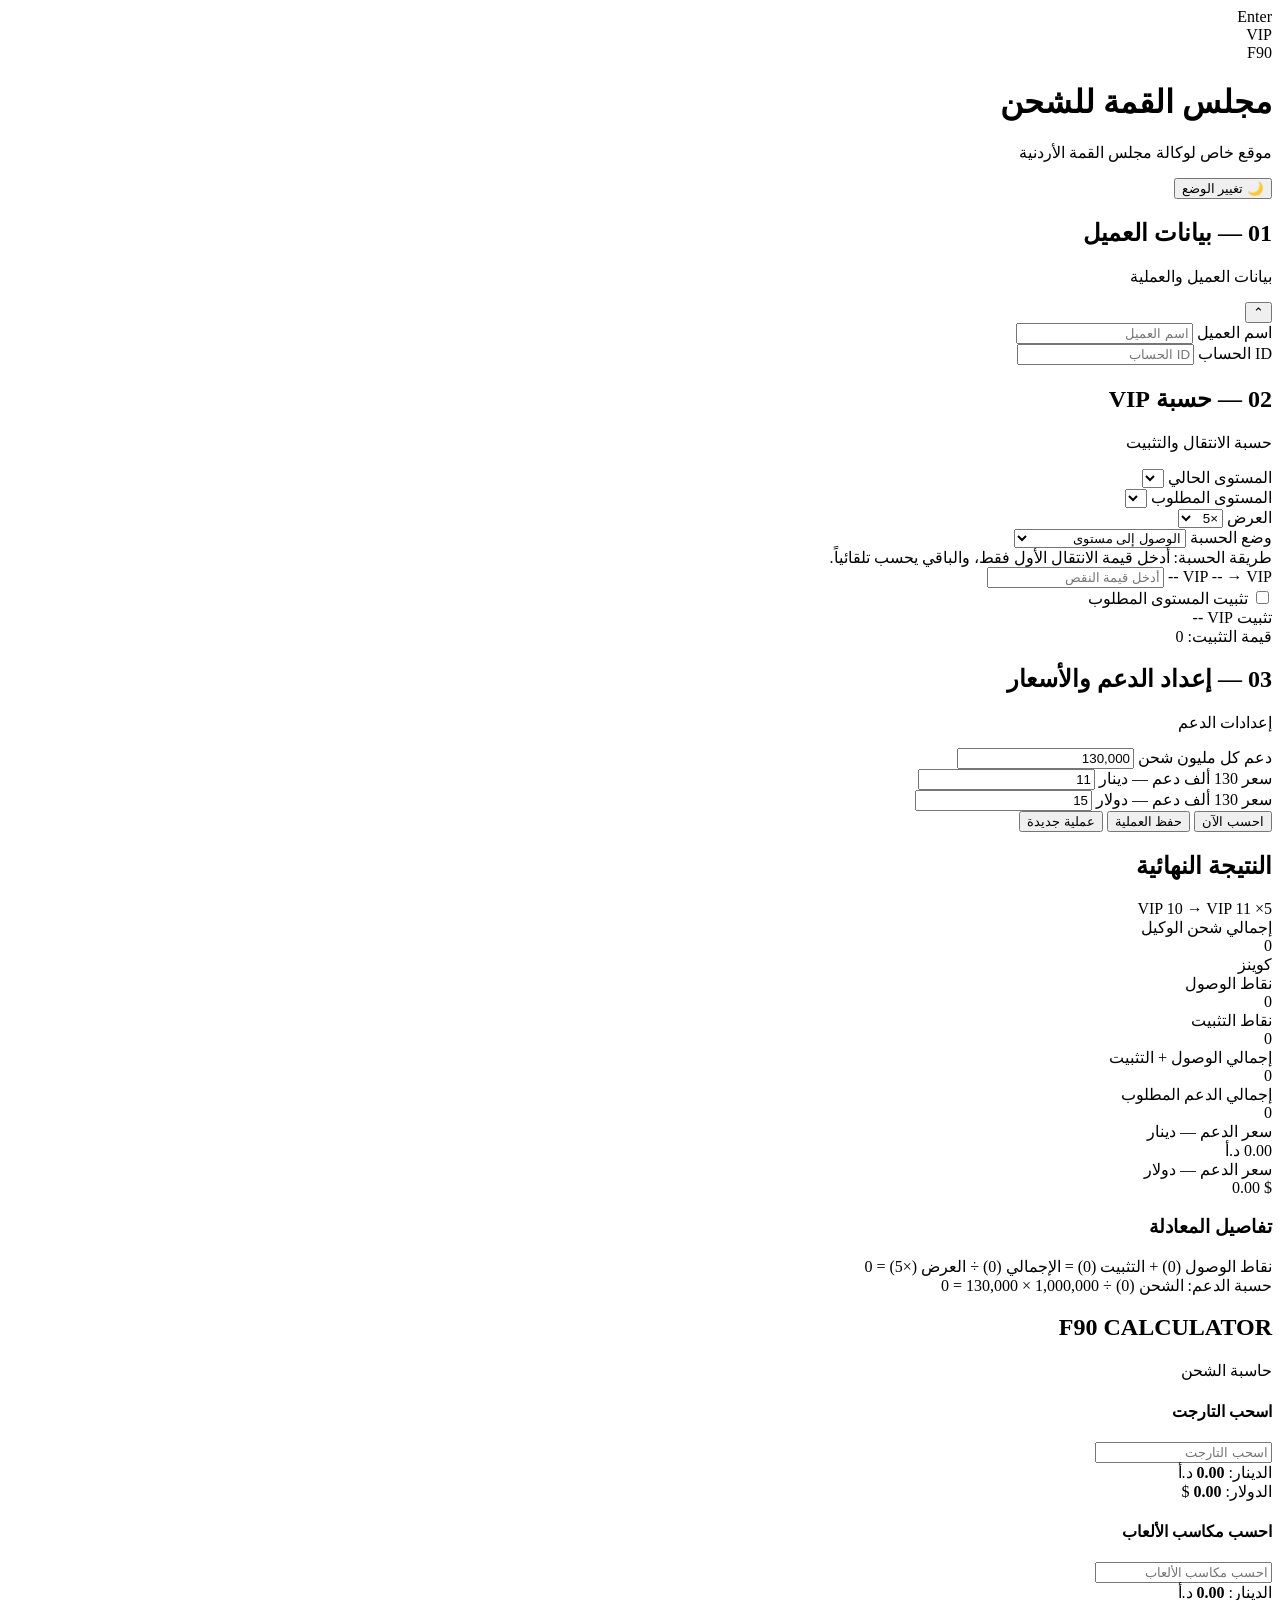
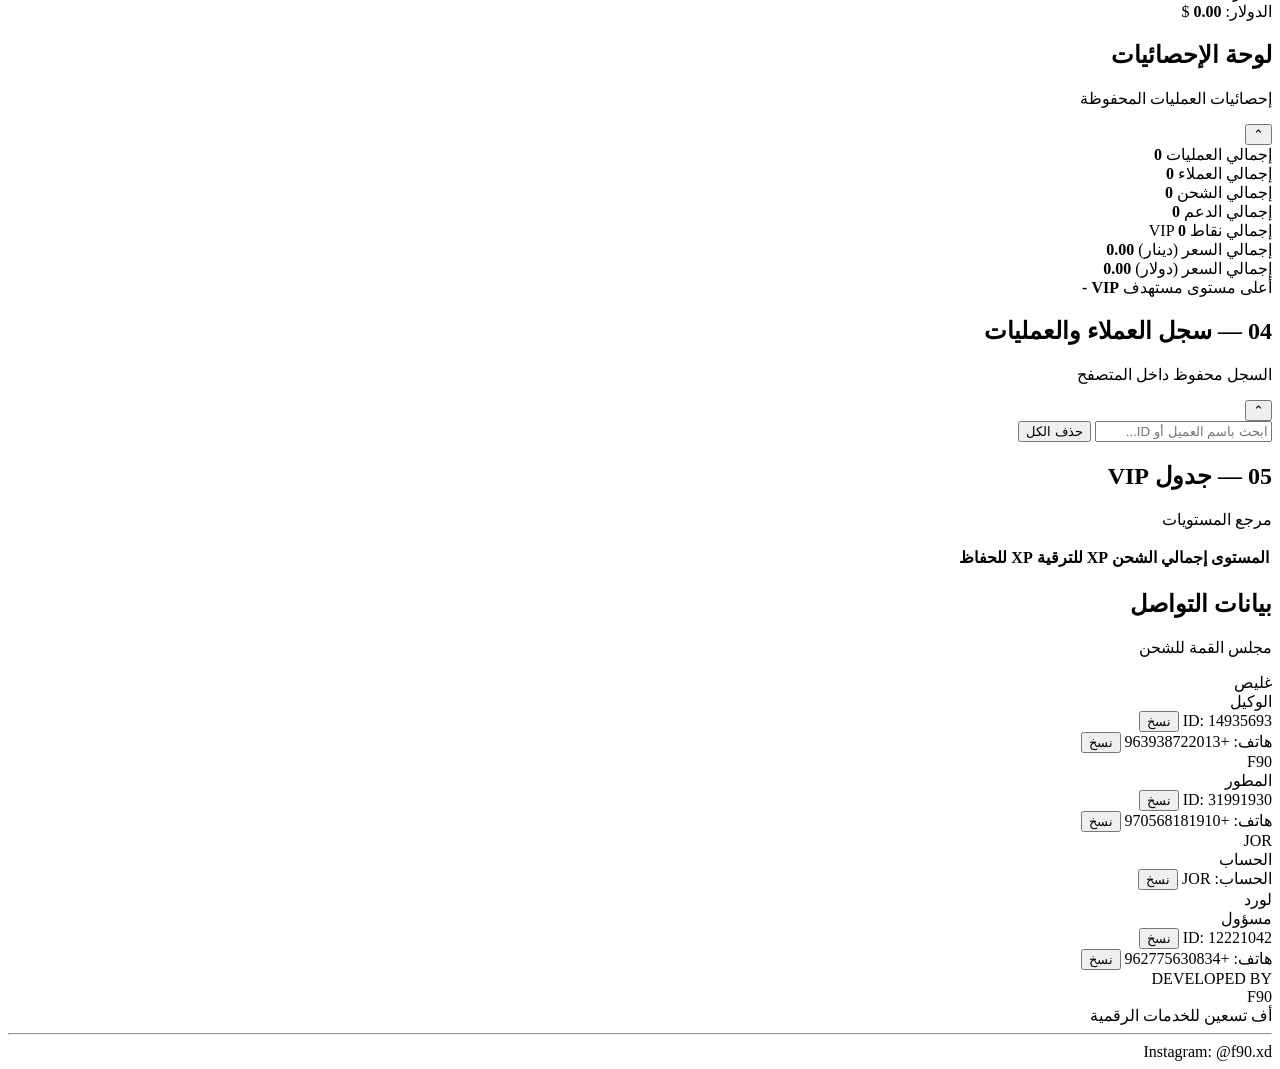
==== index.html @ 6a97f7cd "Create index.html" ====
Enter<!DOCTYPE html>
<html lang="ar" dir="rtl">
<head>
    <meta charset="UTF-8">
    <meta name="viewport" content="width=device-width, initial-scale=1.0">
    <title>مجلس القمة للشحن | F90</title>
    <link rel="stylesheet" href="style.css">
    <link rel="preconnect" href="https://fonts.googleapis.com">
    <link rel="preconnect" href="https://fonts.gstatic.com" crossorigin>
    <link href="https://fonts.googleapis.com/css2?family=Cairo:wght@400;600;700;800;900&display=swap" rel="stylesheet">
</head>
<body>

    <div class="container">
        <!-- Header Section -->
        <header class="main-header">
            <div class="badge-vip">VIP</div>
            <div class="developer-tag">F90</div>
            <h1 class="main-title">مجلس القمة للشحن</h1>
            <p class="sub-title">موقع خاص لوكالة مجلس القمة الأردنية</p>
            <button id="themeToggle" class="btn-theme" type="button">
                <span class="theme-icon">🌙</span>
                <span class="theme-text">تغيير الوضع</span>
            </button>
        </header>

        <!-- Section 01: Client Data -->
        <section class="card collapsible-section" id="sec-client">
            <div class="section-header">
                <div>
                    <h2 class="section-title">01 — بيانات العميل</h2>
                    <p class="section-desc">بيانات العميل والعملية</p>
                </div>
                <button class="toggle-btn" type="button" data-target="clientBody">⌃</button>
            </div>
            <div class="section-body" id="clientBody">
                <div class="grid-2">
                    <div class="form-group">
                        <label for="clientName">اسم العميل</label>
                        <input type="text" id="clientName" placeholder="اسم العميل">
                    </div>
                    <div class="form-group">
                        <label for="clientId">ID الحساب</label>
                        <input type="text" id="clientId" placeholder="ID الحساب">
                    </div>
                </div>
                <div id="clientStatus" class="status-message hidden"></div>
            </div>
        </section>

        <!-- Section 02: VIP Calculation -->
        <section class="card" id="sec-vip">
            <h2 class="section-title">02 — حسبة VIP</h2>
            <p class="section-desc">حسبة الانتقال والتثبيت</p>
            
            <div class="grid-3">
                <div class="form-group">
                    <label for="currentVip">المستوى الحالي</label>
                    <select id="currentVip"></select>
                </div>
                <div class="form-group">
                    <label for="targetVip">المستوى المطلوب</label>
                    <select id="targetVip"></select>
                </div>
                <div class="form-group">
                    <label for="multiplier">العرض</label>
                    <select id="multiplier">
                        <option value="1">×1</option>
                        <option value="2">×2</option>
                        <option value="3">×3</option>
                        <option value="4">×4</option>
                        <option value="5" selected>×5</option>
                        <option value="6">×6</option>
                        <option value="7">×7</option>
                        <option value="8">×8</option>
                        <option value="9">×9</option>
                        <option value="10">×10</option>
                    </select>
                </div>
            </div>

            <div class="form-group mt-15">
                <label for="vipMode">وضع الحسبة</label>
                <select id="vipMode">
                    <option value="reach" selected>الوصول إلى مستوى</option>
                    <option value="currentLock">تثبيت المستوى الحالي فقط</option>
                </select>
            </div>

            <!-- Dynamic reach container -->
            <div id="reachContainer" class="mt-15">
                <div class="info-note">
                    طريقة الحسبة: أدخل قيمة الانتقال الأول فقط، والباقي يحسب تلقائياً.
                </div>
                <div class="form-group mt-10">
                    <label id="transitionLabel" for="firstTransitionInput">VIP -- → VIP --</label>
                    <input type="text" id="firstTransitionInput" placeholder="أدخل قيمة النقص">
                </div>
                
                <div class="switch-container mt-15">
                    <label class="switch">
                        <input type="checkbox" id="enableTargetLock">
                        <span class="slider round"></span>
                    </label>
                    <span class="switch-label">تثبيت المستوى المطلوب</span>
                </div>

                <div id="targetLockBox" class="lock-box hidden mt-10">
                    <div class="lock-title" id="targetLockTitle">تثبيت VIP --</div>
                    <div class="lock-value">قيمة التثبيت: <span id="targetLockValue">0</span></div>
                </div>
            </div>
        </section>

        <!-- Section 03: Support Settings -->
        <section class="card" id="sec-support">
            <h2 class="section-title">03 — إعداد الدعم والأسعار</h2>
            <p class="section-desc">إعدادات الدعم</p>
            
            <div class="grid-3">
                <div class="form-group">
                    <label for="supportRate">دعم كل مليون شحن</label>
                    <input type="text" id="supportRate" value="130,000">
                </div>
                <div class="form-group">
                    <label for="jodRate">سعر 130 ألف دعم — دينار</label>
                    <input type="text" id="jodRate" value="11">
                </div>
                <div class="form-group">
                    <label for="usdRate">سعر 130 ألف دعم — دولار</label>
                    <input type="text" id="usdRate" value="15">
                </div>
            </div>
        </section>

        <!-- Action Buttons -->
        <div class="action-buttons">
            <button id="calculateBtn" class="btn btn-primary" type="button">احسب الآن</button>
            <button id="saveBtn" class="btn btn-success" type="button">حفظ العملية</button>
            <button id="newBtn" class="btn btn-secondary" type="button">عملية جديدة</button>
        </div>

        <!-- Final Result Card -->
        <section class="card result-card">
            <h2 class="result-title">النتيجة النهائية</h2>
            <div class="result-sub-info">
                <span id="resultTransitionText">VIP 10 → VIP 11</span>
                <span id="resultMultiplierBadge" class="badge-multiplier">×5</span>
            </div>
            <div class="big-result-label">إجمالي شحن الوكيل</div>
            <div id="actualChargeDisplay" class="big-result-value">0</div>
            <div class="big-result-sub font-gold">كوينز</div>
        </section>

        <!-- Results Grid -->
        <div class="grid-3 mt-20">
            <div class="card stat-card">
                <div class="stat-label">نقاط الوصول</div>
                <div id="reachPoints" class="stat-value">0</div>
            </div>
            <div class="card stat-card">
                <div class="stat-label">نقاط التثبيت</div>
                <div id="lockPoints" class="stat-value">0</div>
            </div>
            <div class="card stat-card">
                <div class="stat-label">إجمالي الوصول + التثبيت</div>
                <div id="totalVipPoints" class="stat-value">0</div>
            </div>
            <div class="card stat-card">
                <div class="stat-label">إجمالي الدعم المطلوب</div>
                <div id="supportNeeded" class="stat-value">0</div>
            </div>
            <div class="card stat-card">
                <div class="stat-label">سعر الدعم — دينار</div>
                <div id="jodTotal" class="stat-value font-gold">0.00 د.أ</div>
            </div>
            <div class="card stat-card">
                <div class="stat-label">سعر الدعم — دولار</div>
                <div id="usdTotal" class="stat-value font-gold">$ 0.00</div>
            </div>
        </div>

        <!-- Formula Breakdown -->
        <section class="card formula-card mt-20">
            <h3 class="formula-title">تفاصيل المعادلة</h3>
            <div id="formulaText" class="formula-box">
                نقاط الوصول (0) + التثبيت (0) = الإجمالي (0) ÷ العرض (×5) = 0
            </div>
            <div id="supportFormulaText" class="formula-box mt-10">
                حسبة الدعم: الشحن (0) ÷ 1,000,000 × 130,000 = 0
            </div>
        </section>

        <!-- F90 Calculator -->
        <section class="card mt-20">
            <h2 class="section-title">F90 CALCULATOR</h2>
            <p class="section-desc">حاسبة الشحن</p>
            
            <div class="grid-2 mt-15">
                <div class="sub-calc-box">
                    <h4>اسحب التارجت</h4>
                    <div class="form-group">
                        <input type="text" id="targetInput" placeholder="اسحب التارجت">
                    </div>
                    <div class="calc-results">
                        <div>الدينار: <strong id="targetJod">0.00</strong> د.أ</div>
                        <div>الدولار: <strong id="targetUsd">0.00</strong> $</div>
                    </div>
                </div>

                <div class="sub-calc-box">
                    <h4>احسب مكاسب الألعاب</h4>
                    <div class="form-group">
                        <input type="text" id="gamesInput" placeholder="احسب مكاسب الألعاب">
                    </div>
                    <div class="calc-results">
                        <div>الدينار: <strong id="gamesJod">0.00</strong> د.أ</div>
                        <div>الدولار: <strong id="gamesUsd">0.00</strong> $</div>
                    </div>
                </div>
            </div>
        </section>

        <!-- Stats Dashboard -->
        <section class="card collapsible-section mt-20">
            <div class="section-header">
                <div>
                    <h2 class="section-title">لوحة الإحصائيات</h2>
                    <p class="section-desc">إحصائيات العمليات المحفوظة</p>
                </div>
                <button class="toggle-btn" type="button" data-target="statsBody">⌃</button>
            </div>
            <div class="section-body" id="statsBody">
                <div class="grid-4 mt-10">
                    <div class="mini-stat">
                        <span>إجمالي العمليات</span>
                        <strong id="statOperations">0</strong>
                    </div>
                    <div class="mini-stat">
                        <span>إجمالي العملاء</span>
                        <strong id="statCustomers">0</strong>
                    </div>
                    <div class="mini-stat">
                        <span>إجمالي الشحن</span>
                        <strong id="statCharge">0</strong>
                    </div>
                    <div class="mini-stat">
                        <span>إجمالي الدعم</span>
                        <strong id="statSupport">0</strong>
                    </div>
                    <div class="mini-stat">
                        <span>إجمالي نقاط VIP</span>
                        <strong id="statVipPoints">0</strong>
                    </div>
                    <div class="mini-stat">
                        <span>إجمالي السعر (دينار)</span>
                        <strong id="statJod">0.00</strong>
                    </div>
                    <div class="mini-stat">
                        <span>إجمالي السعر (دولار)</span>
                        <strong id="statUsd">0.00</strong>
                    </div>
                    <div class="mini-stat">
                        <span>أعلى مستوى مستهدف</span>
                        <strong id="statHighestVip">VIP -</strong>
                    </div>
                </div>
            </div>
        </section>

        <!-- Section 04: Customer Records -->
        <section class="card collapsible-section mt-20" id="sec-history">
            <div class="section-header">
                <div>
                    <h2 class="section-title">04 — سجل العملاء والعمليات</h2>
                    <p class="section-desc">السجل محفوظ داخل المتصفح</p>
                </div>
                <button class="toggle-btn" type="button" data-target="historyBody">⌃</button>
            </div>
            <div class="section-body" id="historyBody">
                <div class="history-controls">
                    <input type="text" id="historySearch" placeholder="ابحث باسم العميل أو ID...">
                    <button id="clearHistory" class="btn btn-danger" type="button">حذف الكل</button>
                </div>
                <div id="history" class="history-list mt-15">
                    <!-- Dynamic Records -->
                </div>
            </div>
        </section>

        <!-- Section 05: VIP Table -->
        <section class="card mt-20">
            <h2 class="section-title">05 — جدول VIP</h2>
            <p class="section-desc">مرجع المستويات</p>
            <div class="table-wrapper mt-15">
                <table class="vip-table">
                    <thead>
                        <tr>
                            <th>المستوى</th>
                            <th>إجمالي الشحن</th>
                            <th>XP للترقية</th>
                            <th>XP للحفاظ</th>
                        </tr>
                    </thead>
                    <tbody id="vipTableBody">
                        <!-- Dynamic VIP Table -->
                    </tbody>
                </table>
            </div>
        </section>

        <!-- Contact Data Section -->
        <section class="card mt-20">
            <h2 class="section-title">بيانات التواصل</h2>
            <p class="section-desc">مجلس القمة للشحن</p>
            <div class="grid-2 mt-15">
                <!-- Contact 1 -->
                <div class="contact-card">
                    <div class="contact-name">غليص</div>
                    <div class="contact-role">الوكيل</div>
                    <div class="contact-detail">ID: <span>14935693</span> 
                        <button class="copy-btn" data-copy="14935693">نسخ</button>
                    </div>
                    <div class="contact-detail">هاتف: <span>+963938722013</span> 
                        <button class="copy-btn" data-copy="+963938722013">نسخ</button>
                    </div>
                </div>
                <!-- Contact 2 -->
                <div class="contact-card">
                    <div class="contact-name">F90</div>
                    <div class="contact-role">المطور</div>
                    <div class="contact-detail">ID: <span>31991930</span> 
                        <button class="copy-btn" data-copy="31991930">نسخ</button>
                    </div>
                    <div class="contact-detail">هاتف: <span>+970568181910</span> 
                        <button class="copy-btn" data-copy="+970568181910">نسخ</button>
                    </div>
                </div>
                <!-- Contact 3 -->
                <div class="contact-card">
                    <div class="contact-name">JOR</div>
                    <div class="contact-role">الحساب</div>
                    <div class="contact-detail">الحساب: <span>JOR</span> 
                        <button class="copy-btn" data-copy="JOR">نسخ</button>
                    </div>
                </div>
                <!-- Contact 4 -->
                <div class="contact-card">
                    <div class="contact-name">لورد</div>
                    <div class="contact-role">مسؤول</div>
                    <div class="contact-detail">ID: <span>12221042</span> 
                        <button class="copy-btn" data-copy="12221042">نسخ</button>
                    </div>
                    <div class="contact-detail">هاتف: <span>+962775630834</span> 
                        <button class="copy-btn" data-copy="+962775630834">نسخ</button>
                    </div>
                </div>
            </div>
        </section>

        <!-- Footer -->
        <footer class="main-footer mt-20">
            <div class="footer-title">DEVELOPED BY</div>
            <div class="footer-brand">F90</div>
            <div class="footer-sub">أف تسعين للخدمات الرقمية</div>
            <hr class="footer-hr">
            <div class="footer-social">Instagram: @f90.xd</div>
        </footer>
    </div>

    <script src="script.js"></script>
</body>
  </html>
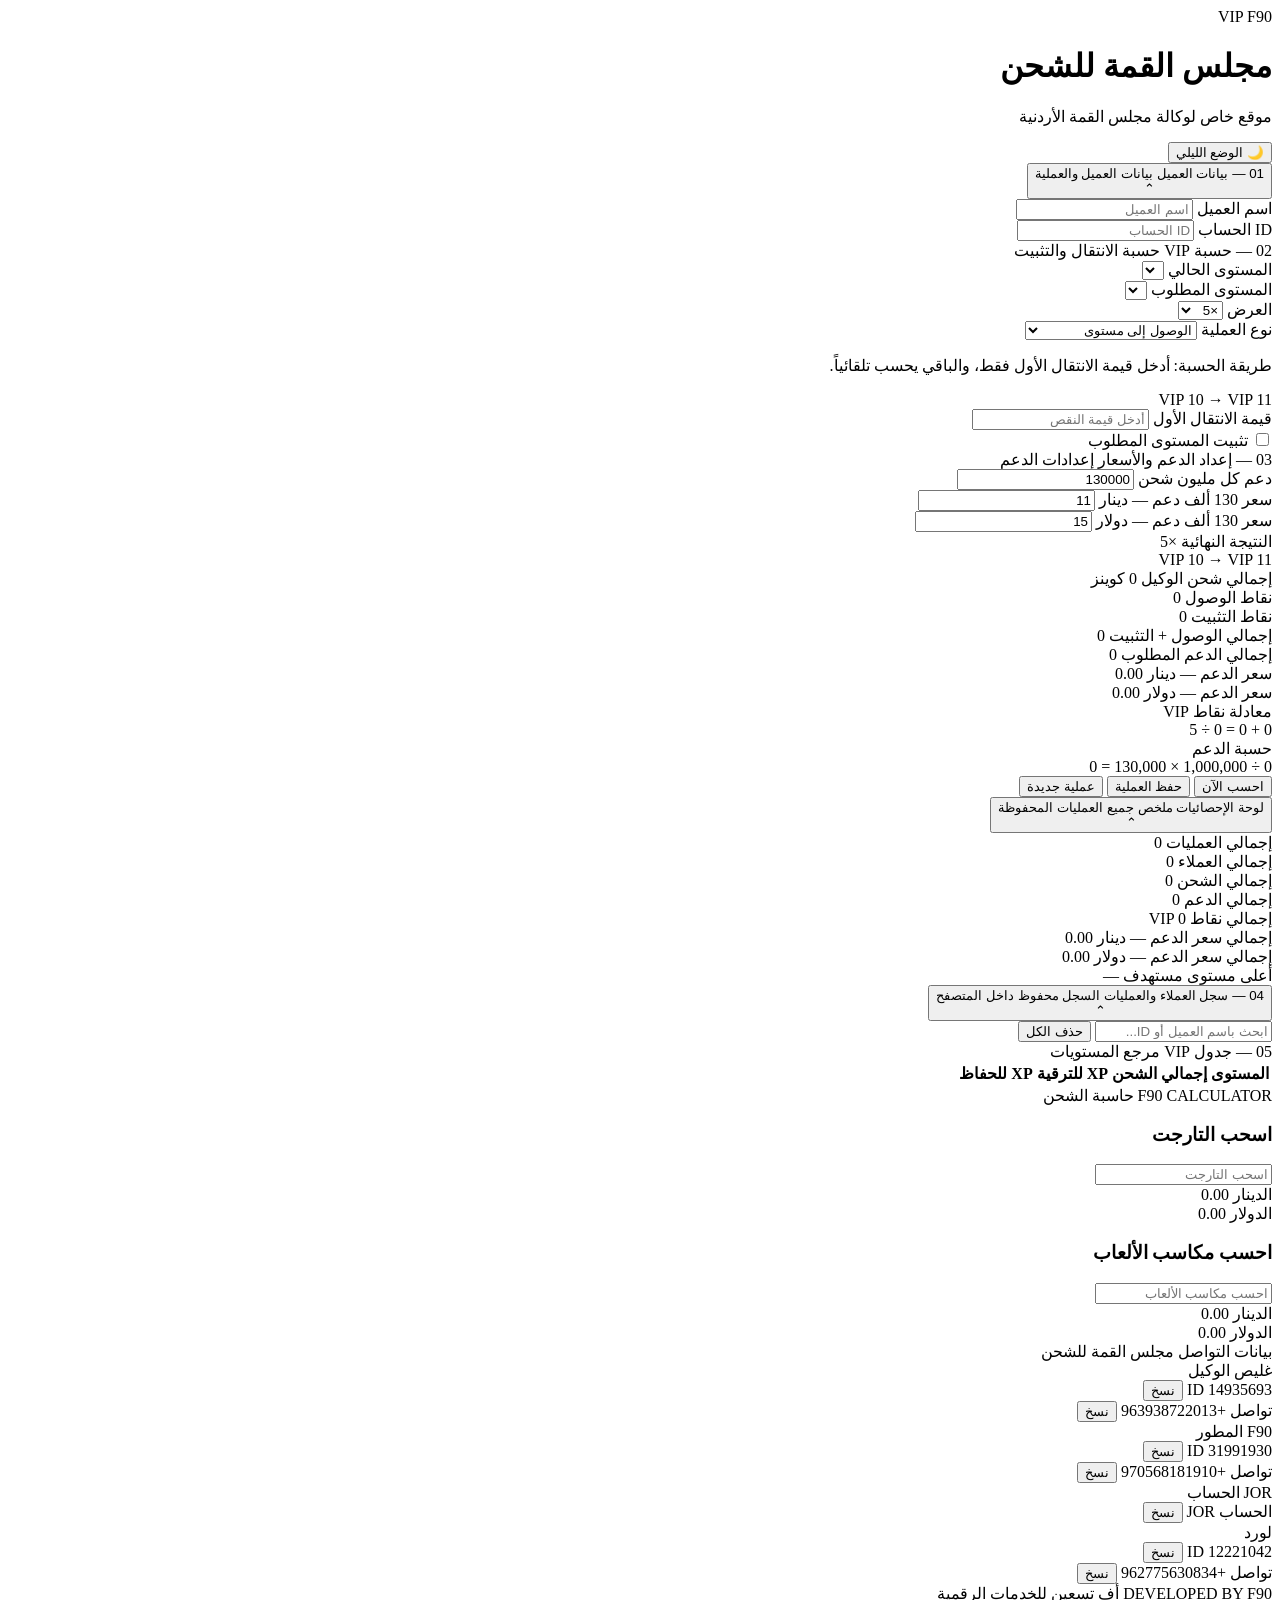
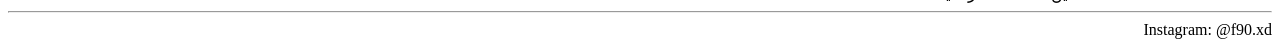
==== commit 74d3c68f: "Rename index (4).html to index.html" ====
--- a/index.html
+++ b/index.html
@@ -1,373 +1,441 @@
-Enter<!DOCTYPE html>
+<!DOCTYPE html>
 <html lang="ar" dir="rtl">
 <head>
-    <meta charset="UTF-8">
-    <meta name="viewport" content="width=device-width, initial-scale=1.0">
-    <title>مجلس القمة للشحن | F90</title>
-    <link rel="stylesheet" href="style.css">
-    <link rel="preconnect" href="https://fonts.googleapis.com">
-    <link rel="preconnect" href="https://fonts.gstatic.com" crossorigin>
-    <link href="https://fonts.googleapis.com/css2?family=Cairo:wght@400;600;700;800;900&display=swap" rel="stylesheet">
+<meta charset="UTF-8">
+<meta name="viewport" content="width=device-width, initial-scale=1.0, maximum-scale=5.0">
+<title>مجلس القمة للشحن</title>
+<link rel="preconnect" href="https://fonts.googleapis.com">
+<link rel="preconnect" href="https://fonts.gstatic.com" crossorigin>
+<link href="https://fonts.googleapis.com/css2?family=Cairo:wght@400;500;600;700;800;900&display=swap" rel="stylesheet">
+<link rel="stylesheet" href="style.css">
 </head>
 <body>
 
-    <div class="container">
-        <!-- Header Section -->
-        <header class="main-header">
-            <div class="badge-vip">VIP</div>
-            <div class="developer-tag">F90</div>
-            <h1 class="main-title">مجلس القمة للشحن</h1>
-            <p class="sub-title">موقع خاص لوكالة مجلس القمة الأردنية</p>
-            <button id="themeToggle" class="btn-theme" type="button">
-                <span class="theme-icon">🌙</span>
-                <span class="theme-text">تغيير الوضع</span>
-            </button>
-        </header>
-
-        <!-- Section 01: Client Data -->
-        <section class="card collapsible-section" id="sec-client">
-            <div class="section-header">
-                <div>
-                    <h2 class="section-title">01 — بيانات العميل</h2>
-                    <p class="section-desc">بيانات العميل والعملية</p>
-                </div>
-                <button class="toggle-btn" type="button" data-target="clientBody">⌃</button>
+<div class="bg-glow"></div>
+
+<header class="site-header">
+  <div class="header-inner">
+    <div class="brand-tags">
+      <span class="tag tag-vip">VIP</span>
+      <span class="tag tag-dev">F90</span>
+    </div>
+    <h1 class="site-title">مجلس القمة للشحن</h1>
+    <p class="site-subtitle">موقع خاص لوكالة مجلس القمة الأردنية</p>
+    <button id="themeToggle" class="theme-toggle" type="button" aria-label="تبديل الوضع الليلي والنهاري">
+      <span class="theme-icon">🌙</span>
+      <span class="theme-text">الوضع الليلي</span>
+    </button>
+  </div>
+</header>
+
+<main class="container">
+
+  <!-- ============ 01 - بيانات العميل ============ -->
+  <section class="card section-card" id="sectionClient">
+    <button type="button" class="section-header collapsible-header" data-target="clientBody" aria-expanded="true">
+      <div class="section-heading-text">
+        <span class="section-number">01 — بيانات العميل</span>
+        <span class="section-desc">بيانات العميل والعملية</span>
+      </div>
+      <span class="toggle-arrow" data-arrow="clientBody">⌃</span>
+    </button>
+    <div class="section-body" id="clientBody">
+      <div class="grid-2">
+        <div class="field">
+          <label for="clientName">اسم العميل</label>
+          <input type="text" id="clientName" placeholder="اسم العميل" autocomplete="off">
+        </div>
+        <div class="field">
+          <label for="clientId">ID الحساب</label>
+          <input type="text" id="clientId" placeholder="ID الحساب" autocomplete="off">
+        </div>
+      </div>
+      <p class="status-message" id="clientStatus" hidden></p>
+    </div>
+  </section>
+
+  <!-- ============ 02 - حسبة VIP ============ -->
+  <section class="card section-card">
+    <div class="section-header-static">
+      <div class="section-heading-text">
+        <span class="section-number">02 — حسبة VIP</span>
+        <span class="section-desc">حسبة الانتقال والتثبيت</span>
+      </div>
+    </div>
+    <div class="section-body">
+
+      <div class="grid-3">
+        <div class="field">
+          <label for="currentVip">المستوى الحالي</label>
+          <select id="currentVip"></select>
+        </div>
+        <div class="field">
+          <label for="targetVip">المستوى المطلوب</label>
+          <select id="targetVip"></select>
+        </div>
+        <div class="field">
+          <label for="multiplier">العرض</label>
+          <select id="multiplier">
+            <option value="1">×1</option>
+            <option value="2">×2</option>
+            <option value="3">×3</option>
+            <option value="4">×4</option>
+            <option value="5" selected>×5</option>
+            <option value="6">×6</option>
+            <option value="7">×7</option>
+            <option value="8">×8</option>
+            <option value="9">×9</option>
+            <option value="10">×10</option>
+          </select>
+        </div>
+      </div>
+
+      <div class="field mode-field">
+        <label for="vipMode">نوع العملية</label>
+        <select id="vipMode">
+          <option value="reach" selected>الوصول إلى مستوى</option>
+          <option value="currentLock">تثبيت المستوى الحالي فقط</option>
+        </select>
+      </div>
+
+      <div id="reachModeBox" class="sub-box">
+        <p class="hint-note">طريقة الحسبة: أدخل قيمة الانتقال الأول فقط، والباقي يحسب تلقائياً.</p>
+        <div class="transition-line" id="transitionLine">VIP 10 → VIP 11</div>
+        <div class="field">
+          <label for="firstTransitionInput">قيمة الانتقال الأول</label>
+          <input type="text" inputmode="decimal" id="firstTransitionInput" placeholder="أدخل قيمة النقص">
+        </div>
+
+        <div class="switch-row">
+          <label class="switch">
+            <input type="checkbox" id="enableTargetLock">
+            <span class="switch-slider"></span>
+          </label>
+          <span class="switch-label">تثبيت المستوى المطلوب</span>
+        </div>
+
+        <div id="targetLockBox" class="sub-box inner-box" hidden>
+          <div class="lock-row">
+            <span class="lock-title" id="targetLockLabel">VIP 11</span>
+            <div class="lock-value">
+              <span class="lock-caption">قيمة التثبيت</span>
+              <span class="lock-number" id="targetLockValue">0</span>
             </div>
-            <div class="section-body" id="clientBody">
-                <div class="grid-2">
-                    <div class="form-group">
-                        <label for="clientName">اسم العميل</label>
-                        <input type="text" id="clientName" placeholder="اسم العميل">
-                    </div>
-                    <div class="form-group">
-                        <label for="clientId">ID الحساب</label>
-                        <input type="text" id="clientId" placeholder="ID الحساب">
-                    </div>
-                </div>
-                <div id="clientStatus" class="status-message hidden"></div>
+          </div>
+        </div>
+      </div>
+
+    </div>
+  </section>
+
+  <!-- ============ 03 - إعداد الدعم والأسعار ============ -->
+  <section class="card section-card">
+    <div class="section-header-static">
+      <div class="section-heading-text">
+        <span class="section-number">03 — إعداد الدعم والأسعار</span>
+        <span class="section-desc">إعدادات الدعم</span>
+      </div>
+    </div>
+    <div class="section-body">
+      <div class="grid-3">
+        <div class="field">
+          <label for="supportRate">دعم كل مليون شحن</label>
+          <input type="text" inputmode="decimal" id="supportRate" value="130000">
+        </div>
+        <div class="field">
+          <label for="jodRate">سعر 130 ألف دعم — دينار</label>
+          <input type="text" inputmode="decimal" id="jodRate" value="11">
+        </div>
+        <div class="field">
+          <label for="usdRate">سعر 130 ألف دعم — دولار</label>
+          <input type="text" inputmode="decimal" id="usdRate" value="15">
+        </div>
+      </div>
+    </div>
+  </section>
+
+  <!-- ============ بطاقة النتيجة النهائية ============ -->
+  <section class="card result-card">
+    <div class="result-header">
+      <span class="result-title">النتيجة النهائية</span>
+      <span class="result-badge" id="resultMultiplierBadge">×5</span>
+    </div>
+    <div class="result-transition" id="resultTransitionText">VIP 10 → VIP 11</div>
+    <div class="result-main">
+      <span class="result-main-label">إجمالي شحن الوكيل</span>
+      <span class="result-main-value" id="resultActualCharge">0</span>
+      <span class="result-main-unit">كوينز</span>
+    </div>
+  </section>
+
+  <!-- ============ نتائج الحسبة - 6 بطاقات ============ -->
+  <section class="results-grid">
+    <div class="stat-card">
+      <span class="stat-label">نقاط الوصول</span>
+      <span class="stat-value" id="reachPoints">0</span>
+    </div>
+    <div class="stat-card">
+      <span class="stat-label">نقاط التثبيت</span>
+      <span class="stat-value" id="lockPoints">0</span>
+    </div>
+    <div class="stat-card">
+      <span class="stat-label">إجمالي الوصول + التثبيت</span>
+      <span class="stat-value" id="totalVipPoints">0</span>
+    </div>
+    <div class="stat-card">
+      <span class="stat-label">إجمالي الدعم المطلوب</span>
+      <span class="stat-value" id="supportNeeded">0</span>
+    </div>
+    <div class="stat-card gold-card">
+      <span class="stat-label">سعر الدعم — دينار</span>
+      <span class="stat-value" id="jodTotal">0.00</span>
+    </div>
+    <div class="stat-card gold-card">
+      <span class="stat-label">سعر الدعم — دولار</span>
+      <span class="stat-value" id="usdTotal">0.00</span>
+    </div>
+  </section>
+
+  <!-- ============ عرض المعادلة ============ -->
+  <section class="card equation-card">
+    <div class="equation-block">
+      <span class="equation-title">معادلة نقاط VIP</span>
+      <div class="equation-line" id="equationVip">0 + 0 = 0 ÷ 5</div>
+    </div>
+    <div class="equation-block">
+      <span class="equation-title">حسبة الدعم</span>
+      <div class="equation-line" id="equationSupport">0 ÷ 1,000,000 × 130,000 = 0</div>
+    </div>
+  </section>
+
+  <!-- ============ أزرار العمليات ============ -->
+  <div class="actions-row">
+    <button type="button" id="calculateBtn" class="btn btn-primary">احسب الآن</button>
+    <button type="button" id="saveBtn" class="btn btn-gold">حفظ العملية</button>
+    <button type="button" id="newBtn" class="btn btn-ghost">عملية جديدة</button>
+  </div>
+
+  <!-- ============ لوحة الإحصائيات ============ -->
+  <section class="card section-card">
+    <button type="button" class="section-header collapsible-header" data-target="statsBody" aria-expanded="true">
+      <div class="section-heading-text">
+        <span class="section-number">لوحة الإحصائيات</span>
+        <span class="section-desc">ملخص جميع العمليات المحفوظة</span>
+      </div>
+      <span class="toggle-arrow" data-arrow="statsBody">⌃</span>
+    </button>
+    <div class="section-body" id="statsBody">
+      <div class="stats-grid">
+        <div class="stat-card">
+          <span class="stat-label">إجمالي العمليات</span>
+          <span class="stat-value" id="statOperations">0</span>
+        </div>
+        <div class="stat-card">
+          <span class="stat-label">إجمالي العملاء</span>
+          <span class="stat-value" id="statCustomers">0</span>
+        </div>
+        <div class="stat-card">
+          <span class="stat-label">إجمالي الشحن</span>
+          <span class="stat-value" id="statCharge">0</span>
+        </div>
+        <div class="stat-card">
+          <span class="stat-label">إجمالي الدعم</span>
+          <span class="stat-value" id="statSupport">0</span>
+        </div>
+        <div class="stat-card">
+          <span class="stat-label">إجمالي نقاط VIP</span>
+          <span class="stat-value" id="statVipPoints">0</span>
+        </div>
+        <div class="stat-card gold-card">
+          <span class="stat-label">إجمالي سعر الدعم — دينار</span>
+          <span class="stat-value" id="statJod">0.00</span>
+        </div>
+        <div class="stat-card gold-card">
+          <span class="stat-label">إجمالي سعر الدعم — دولار</span>
+          <span class="stat-value" id="statUsd">0.00</span>
+        </div>
+        <div class="stat-card">
+          <span class="stat-label">أعلى مستوى مستهدف</span>
+          <span class="stat-value" id="statHighestVip">—</span>
+        </div>
+      </div>
+    </div>
+  </section>
+
+  <!-- ============ 04 - سجل العملاء والعمليات ============ -->
+  <section class="card section-card" id="sectionHistory">
+    <button type="button" class="section-header collapsible-header" data-target="historyBody" aria-expanded="true">
+      <div class="section-heading-text">
+        <span class="section-number">04 — سجل العملاء والعمليات</span>
+        <span class="section-desc">السجل محفوظ داخل المتصفح</span>
+      </div>
+      <span class="toggle-arrow" data-arrow="historyBody">⌃</span>
+    </button>
+    <div class="section-body" id="historyBody">
+      <div class="history-controls">
+        <input type="text" id="historySearch" placeholder="ابحث باسم العميل أو ID...">
+        <button type="button" id="clearHistory" class="btn btn-danger">حذف الكل</button>
+      </div>
+      <div id="history" class="history-list"></div>
+    </div>
+  </section>
+
+  <!-- ============ 05 - جدول VIP ============ -->
+  <section class="card section-card">
+    <div class="section-header-static">
+      <div class="section-heading-text">
+        <span class="section-number">05 — جدول VIP</span>
+        <span class="section-desc">مرجع المستويات</span>
+      </div>
+    </div>
+    <div class="section-body">
+      <div class="table-wrap">
+        <table class="vip-table">
+          <thead>
+            <tr>
+              <th>المستوى</th>
+              <th>إجمالي الشحن</th>
+              <th>XP للترقية</th>
+              <th>XP للحفاظ</th>
+            </tr>
+          </thead>
+          <tbody id="vipTableBody"></tbody>
+        </table>
+      </div>
+    </div>
+  </section>
+
+  <!-- ============ F90 CALCULATOR ============ -->
+  <section class="card section-card">
+    <div class="section-header-static">
+      <div class="section-heading-text">
+        <span class="section-number">F90 CALCULATOR</span>
+        <span class="section-desc">حاسبة الشحن</span>
+      </div>
+    </div>
+    <div class="section-body">
+      <div class="grid-2 calc-grid">
+
+        <div class="calc-box">
+          <h3 class="calc-title">اسحب التارجت</h3>
+          <div class="field">
+            <input type="text" inputmode="decimal" id="targetInput" placeholder="اسحب التارجت">
+          </div>
+          <div class="calc-results">
+            <div class="calc-result-row">
+              <span>الدينار</span>
+              <span id="targetJod">0.00</span>
             </div>
-        </section>
-
-        <!-- Section 02: VIP Calculation -->
-        <section class="card" id="sec-vip">
-            <h2 class="section-title">02 — حسبة VIP</h2>
-            <p class="section-desc">حسبة الانتقال والتثبيت</p>
-            
-            <div class="grid-3">
-                <div class="form-group">
-                    <label for="currentVip">المستوى الحالي</label>
-                    <select id="currentVip"></select>
-                </div>
-                <div class="form-group">
-                    <label for="targetVip">المستوى المطلوب</label>
-                    <select id="targetVip"></select>
-                </div>
-                <div class="form-group">
-                    <label for="multiplier">العرض</label>
-                    <select id="multiplier">
-                        <option value="1">×1</option>
-                        <option value="2">×2</option>
-                        <option value="3">×3</option>
-                        <option value="4">×4</option>
-                        <option value="5" selected>×5</option>
-                        <option value="6">×6</option>
-                        <option value="7">×7</option>
-                        <option value="8">×8</option>
-                        <option value="9">×9</option>
-                        <option value="10">×10</option>
-                    </select>
-                </div>
+            <div class="calc-result-row">
+              <span>الدولار</span>
+              <span id="targetUsd">0.00</span>
             </div>
-
-            <div class="form-group mt-15">
-                <label for="vipMode">وضع الحسبة</label>
-                <select id="vipMode">
-                    <option value="reach" selected>الوصول إلى مستوى</option>
-                    <option value="currentLock">تثبيت المستوى الحالي فقط</option>
-                </select>
+          </div>
+        </div>
+
+        <div class="calc-box">
+          <h3 class="calc-title">احسب مكاسب الألعاب</h3>
+          <div class="field">
+            <input type="text" inputmode="decimal" id="gamesInput" placeholder="احسب مكاسب الألعاب">
+          </div>
+          <div class="calc-results">
+            <div class="calc-result-row">
+              <span>الدينار</span>
+              <span id="gamesJod">0.00</span>
             </div>
-
-            <!-- Dynamic reach container -->
-            <div id="reachContainer" class="mt-15">
-                <div class="info-note">
-                    طريقة الحسبة: أدخل قيمة الانتقال الأول فقط، والباقي يحسب تلقائياً.
-                </div>
-                <div class="form-group mt-10">
-                    <label id="transitionLabel" for="firstTransitionInput">VIP -- → VIP --</label>
-                    <input type="text" id="firstTransitionInput" placeholder="أدخل قيمة النقص">
-                </div>
-                
-                <div class="switch-container mt-15">
-                    <label class="switch">
-                        <input type="checkbox" id="enableTargetLock">
-                        <span class="slider round"></span>
-                    </label>
-                    <span class="switch-label">تثبيت المستوى المطلوب</span>
-                </div>
-
-                <div id="targetLockBox" class="lock-box hidden mt-10">
-                    <div class="lock-title" id="targetLockTitle">تثبيت VIP --</div>
-                    <div class="lock-value">قيمة التثبيت: <span id="targetLockValue">0</span></div>
-                </div>
+            <div class="calc-result-row">
+              <span>الدولار</span>
+              <span id="gamesUsd">0.00</span>
             </div>
-        </section>
-
-        <!-- Section 03: Support Settings -->
-        <section class="card" id="sec-support">
-            <h2 class="section-title">03 — إعداد الدعم والأسعار</h2>
-            <p class="section-desc">إعدادات الدعم</p>
-            
-            <div class="grid-3">
-                <div class="form-group">
-                    <label for="supportRate">دعم كل مليون شحن</label>
-                    <input type="text" id="supportRate" value="130,000">
-                </div>
-                <div class="form-group">
-                    <label for="jodRate">سعر 130 ألف دعم — دينار</label>
-                    <input type="text" id="jodRate" value="11">
-                </div>
-                <div class="form-group">
-                    <label for="usdRate">سعر 130 ألف دعم — دولار</label>
-                    <input type="text" id="usdRate" value="15">
-                </div>
-            </div>
-        </section>
-
-        <!-- Action Buttons -->
-        <div class="action-buttons">
-            <button id="calculateBtn" class="btn btn-primary" type="button">احسب الآن</button>
-            <button id="saveBtn" class="btn btn-success" type="button">حفظ العملية</button>
-            <button id="newBtn" class="btn btn-secondary" type="button">عملية جديدة</button>
-        </div>
-
-        <!-- Final Result Card -->
-        <section class="card result-card">
-            <h2 class="result-title">النتيجة النهائية</h2>
-            <div class="result-sub-info">
-                <span id="resultTransitionText">VIP 10 → VIP 11</span>
-                <span id="resultMultiplierBadge" class="badge-multiplier">×5</span>
-            </div>
-            <div class="big-result-label">إجمالي شحن الوكيل</div>
-            <div id="actualChargeDisplay" class="big-result-value">0</div>
-            <div class="big-result-sub font-gold">كوينز</div>
-        </section>
-
-        <!-- Results Grid -->
-        <div class="grid-3 mt-20">
-            <div class="card stat-card">
-                <div class="stat-label">نقاط الوصول</div>
-                <div id="reachPoints" class="stat-value">0</div>
-            </div>
-            <div class="card stat-card">
-                <div class="stat-label">نقاط التثبيت</div>
-                <div id="lockPoints" class="stat-value">0</div>
-            </div>
-            <div class="card stat-card">
-                <div class="stat-label">إجمالي الوصول + التثبيت</div>
-                <div id="totalVipPoints" class="stat-value">0</div>
-            </div>
-            <div class="card stat-card">
-                <div class="stat-label">إجمالي الدعم المطلوب</div>
-                <div id="supportNeeded" class="stat-value">0</div>
-            </div>
-            <div class="card stat-card">
-                <div class="stat-label">سعر الدعم — دينار</div>
-                <div id="jodTotal" class="stat-value font-gold">0.00 د.أ</div>
-            </div>
-            <div class="card stat-card">
-                <div class="stat-label">سعر الدعم — دولار</div>
-                <div id="usdTotal" class="stat-value font-gold">$ 0.00</div>
-            </div>
-        </div>
-
-        <!-- Formula Breakdown -->
-        <section class="card formula-card mt-20">
-            <h3 class="formula-title">تفاصيل المعادلة</h3>
-            <div id="formulaText" class="formula-box">
-                نقاط الوصول (0) + التثبيت (0) = الإجمالي (0) ÷ العرض (×5) = 0
-            </div>
-            <div id="supportFormulaText" class="formula-box mt-10">
-                حسبة الدعم: الشحن (0) ÷ 1,000,000 × 130,000 = 0
-            </div>
-        </section>
-
-        <!-- F90 Calculator -->
-        <section class="card mt-20">
-            <h2 class="section-title">F90 CALCULATOR</h2>
-            <p class="section-desc">حاسبة الشحن</p>
-            
-            <div class="grid-2 mt-15">
-                <div class="sub-calc-box">
-                    <h4>اسحب التارجت</h4>
-                    <div class="form-group">
-                        <input type="text" id="targetInput" placeholder="اسحب التارجت">
-                    </div>
-                    <div class="calc-results">
-                        <div>الدينار: <strong id="targetJod">0.00</strong> د.أ</div>
-                        <div>الدولار: <strong id="targetUsd">0.00</strong> $</div>
-                    </div>
-                </div>
-
-                <div class="sub-calc-box">
-                    <h4>احسب مكاسب الألعاب</h4>
-                    <div class="form-group">
-                        <input type="text" id="gamesInput" placeholder="احسب مكاسب الألعاب">
-                    </div>
-                    <div class="calc-results">
-                        <div>الدينار: <strong id="gamesJod">0.00</strong> د.أ</div>
-                        <div>الدولار: <strong id="gamesUsd">0.00</strong> $</div>
-                    </div>
-                </div>
-            </div>
-        </section>
-
-        <!-- Stats Dashboard -->
-        <section class="card collapsible-section mt-20">
-            <div class="section-header">
-                <div>
-                    <h2 class="section-title">لوحة الإحصائيات</h2>
-                    <p class="section-desc">إحصائيات العمليات المحفوظة</p>
-                </div>
-                <button class="toggle-btn" type="button" data-target="statsBody">⌃</button>
-            </div>
-            <div class="section-body" id="statsBody">
-                <div class="grid-4 mt-10">
-                    <div class="mini-stat">
-                        <span>إجمالي العمليات</span>
-                        <strong id="statOperations">0</strong>
-                    </div>
-                    <div class="mini-stat">
-                        <span>إجمالي العملاء</span>
-                        <strong id="statCustomers">0</strong>
-                    </div>
-                    <div class="mini-stat">
-                        <span>إجمالي الشحن</span>
-                        <strong id="statCharge">0</strong>
-                    </div>
-                    <div class="mini-stat">
-                        <span>إجمالي الدعم</span>
-                        <strong id="statSupport">0</strong>
-                    </div>
-                    <div class="mini-stat">
-                        <span>إجمالي نقاط VIP</span>
-                        <strong id="statVipPoints">0</strong>
-                    </div>
-                    <div class="mini-stat">
-                        <span>إجمالي السعر (دينار)</span>
-                        <strong id="statJod">0.00</strong>
-                    </div>
-                    <div class="mini-stat">
-                        <span>إجمالي السعر (دولار)</span>
-                        <strong id="statUsd">0.00</strong>
-                    </div>
-                    <div class="mini-stat">
-                        <span>أعلى مستوى مستهدف</span>
-                        <strong id="statHighestVip">VIP -</strong>
-                    </div>
-                </div>
-            </div>
-        </section>
-
-        <!-- Section 04: Customer Records -->
-        <section class="card collapsible-section mt-20" id="sec-history">
-            <div class="section-header">
-                <div>
-                    <h2 class="section-title">04 — سجل العملاء والعمليات</h2>
-                    <p class="section-desc">السجل محفوظ داخل المتصفح</p>
-                </div>
-                <button class="toggle-btn" type="button" data-target="historyBody">⌃</button>
-            </div>
-            <div class="section-body" id="historyBody">
-                <div class="history-controls">
-                    <input type="text" id="historySearch" placeholder="ابحث باسم العميل أو ID...">
-                    <button id="clearHistory" class="btn btn-danger" type="button">حذف الكل</button>
-                </div>
-                <div id="history" class="history-list mt-15">
-                    <!-- Dynamic Records -->
-                </div>
-            </div>
-        </section>
-
-        <!-- Section 05: VIP Table -->
-        <section class="card mt-20">
-            <h2 class="section-title">05 — جدول VIP</h2>
-            <p class="section-desc">مرجع المستويات</p>
-            <div class="table-wrapper mt-15">
-                <table class="vip-table">
-                    <thead>
-                        <tr>
-                            <th>المستوى</th>
-                            <th>إجمالي الشحن</th>
-                            <th>XP للترقية</th>
-                            <th>XP للحفاظ</th>
-                        </tr>
-                    </thead>
-                    <tbody id="vipTableBody">
-                        <!-- Dynamic VIP Table -->
-                    </tbody>
-                </table>
-            </div>
-        </section>
-
-        <!-- Contact Data Section -->
-        <section class="card mt-20">
-            <h2 class="section-title">بيانات التواصل</h2>
-            <p class="section-desc">مجلس القمة للشحن</p>
-            <div class="grid-2 mt-15">
-                <!-- Contact 1 -->
-                <div class="contact-card">
-                    <div class="contact-name">غليص</div>
-                    <div class="contact-role">الوكيل</div>
-                    <div class="contact-detail">ID: <span>14935693</span> 
-                        <button class="copy-btn" data-copy="14935693">نسخ</button>
-                    </div>
-                    <div class="contact-detail">هاتف: <span>+963938722013</span> 
-                        <button class="copy-btn" data-copy="+963938722013">نسخ</button>
-                    </div>
-                </div>
-                <!-- Contact 2 -->
-                <div class="contact-card">
-                    <div class="contact-name">F90</div>
-                    <div class="contact-role">المطور</div>
-                    <div class="contact-detail">ID: <span>31991930</span> 
-                        <button class="copy-btn" data-copy="31991930">نسخ</button>
-                    </div>
-                    <div class="contact-detail">هاتف: <span>+970568181910</span> 
-                        <button class="copy-btn" data-copy="+970568181910">نسخ</button>
-                    </div>
-                </div>
-                <!-- Contact 3 -->
-                <div class="contact-card">
-                    <div class="contact-name">JOR</div>
-                    <div class="contact-role">الحساب</div>
-                    <div class="contact-detail">الحساب: <span>JOR</span> 
-                        <button class="copy-btn" data-copy="JOR">نسخ</button>
-                    </div>
-                </div>
-                <!-- Contact 4 -->
-                <div class="contact-card">
-                    <div class="contact-name">لورد</div>
-                    <div class="contact-role">مسؤول</div>
-                    <div class="contact-detail">ID: <span>12221042</span> 
-                        <button class="copy-btn" data-copy="12221042">نسخ</button>
-                    </div>
-                    <div class="contact-detail">هاتف: <span>+962775630834</span> 
-                        <button class="copy-btn" data-copy="+962775630834">نسخ</button>
-                    </div>
-                </div>
-            </div>
-        </section>
-
-        <!-- Footer -->
-        <footer class="main-footer mt-20">
-            <div class="footer-title">DEVELOPED BY</div>
-            <div class="footer-brand">F90</div>
-            <div class="footer-sub">أف تسعين للخدمات الرقمية</div>
-            <hr class="footer-hr">
-            <div class="footer-social">Instagram: @f90.xd</div>
-        </footer>
-    </div>
-
-    <script src="script.js"></script>
+          </div>
+        </div>
+
+      </div>
+    </div>
+  </section>
+
+  <!-- ============ بيانات التواصل ============ -->
+  <section class="card section-card">
+    <div class="section-header-static">
+      <div class="section-heading-text">
+        <span class="section-number">بيانات التواصل</span>
+        <span class="section-desc">مجلس القمة للشحن</span>
+      </div>
+    </div>
+    <div class="section-body">
+      <div class="contacts-grid">
+
+        <div class="contact-card">
+          <span class="contact-name">غليص</span>
+          <span class="contact-role">الوكيل</span>
+          <div class="contact-row">
+            <span class="contact-field-label">ID</span>
+            <span class="contact-field-value">14935693</span>
+            <button type="button" class="copy-btn" data-copy="14935693">نسخ</button>
+          </div>
+          <div class="contact-row">
+            <span class="contact-field-label">تواصل</span>
+            <span class="contact-field-value">+963938722013</span>
+            <button type="button" class="copy-btn" data-copy="+963938722013">نسخ</button>
+          </div>
+        </div>
+
+        <div class="contact-card">
+          <span class="contact-name">F90</span>
+          <span class="contact-role">المطور</span>
+          <div class="contact-row">
+            <span class="contact-field-label">ID</span>
+            <span class="contact-field-value">31991930</span>
+            <button type="button" class="copy-btn" data-copy="31991930">نسخ</button>
+          </div>
+          <div class="contact-row">
+            <span class="contact-field-label">تواصل</span>
+            <span class="contact-field-value">+970568181910</span>
+            <button type="button" class="copy-btn" data-copy="+970568181910">نسخ</button>
+          </div>
+        </div>
+
+        <div class="contact-card">
+          <span class="contact-name">JOR</span>
+          <span class="contact-role">الحساب</span>
+          <div class="contact-row">
+            <span class="contact-field-label">الحساب</span>
+            <span class="contact-field-value">JOR</span>
+            <button type="button" class="copy-btn" data-copy="JOR">نسخ</button>
+          </div>
+        </div>
+
+        <div class="contact-card">
+          <span class="contact-name">لورد</span>
+          <span class="contact-role"></span>
+          <div class="contact-row">
+            <span class="contact-field-label">ID</span>
+            <span class="contact-field-value">12221042</span>
+            <button type="button" class="copy-btn" data-copy="12221042">نسخ</button>
+          </div>
+          <div class="contact-row">
+            <span class="contact-field-label">تواصل</span>
+            <span class="contact-field-value">+962775630834</span>
+            <button type="button" class="copy-btn" data-copy="+962775630834">نسخ</button>
+          </div>
+        </div>
+
+      </div>
+    </div>
+  </section>
+
+</main>
+
+<footer class="site-footer">
+  <div class="footer-inner">
+    <span class="footer-line-1">DEVELOPED BY</span>
+    <span class="footer-line-2">F90</span>
+    <span class="footer-line-3">أف تسعين للخدمات الرقمية</span>
+    <hr class="footer-divider">
+    <span class="footer-line-4">Instagram: @f90.xd</span>
+  </div>
+</footer>
+
+<script src="script.js"></script>
 </body>
-  </html>
+</html>
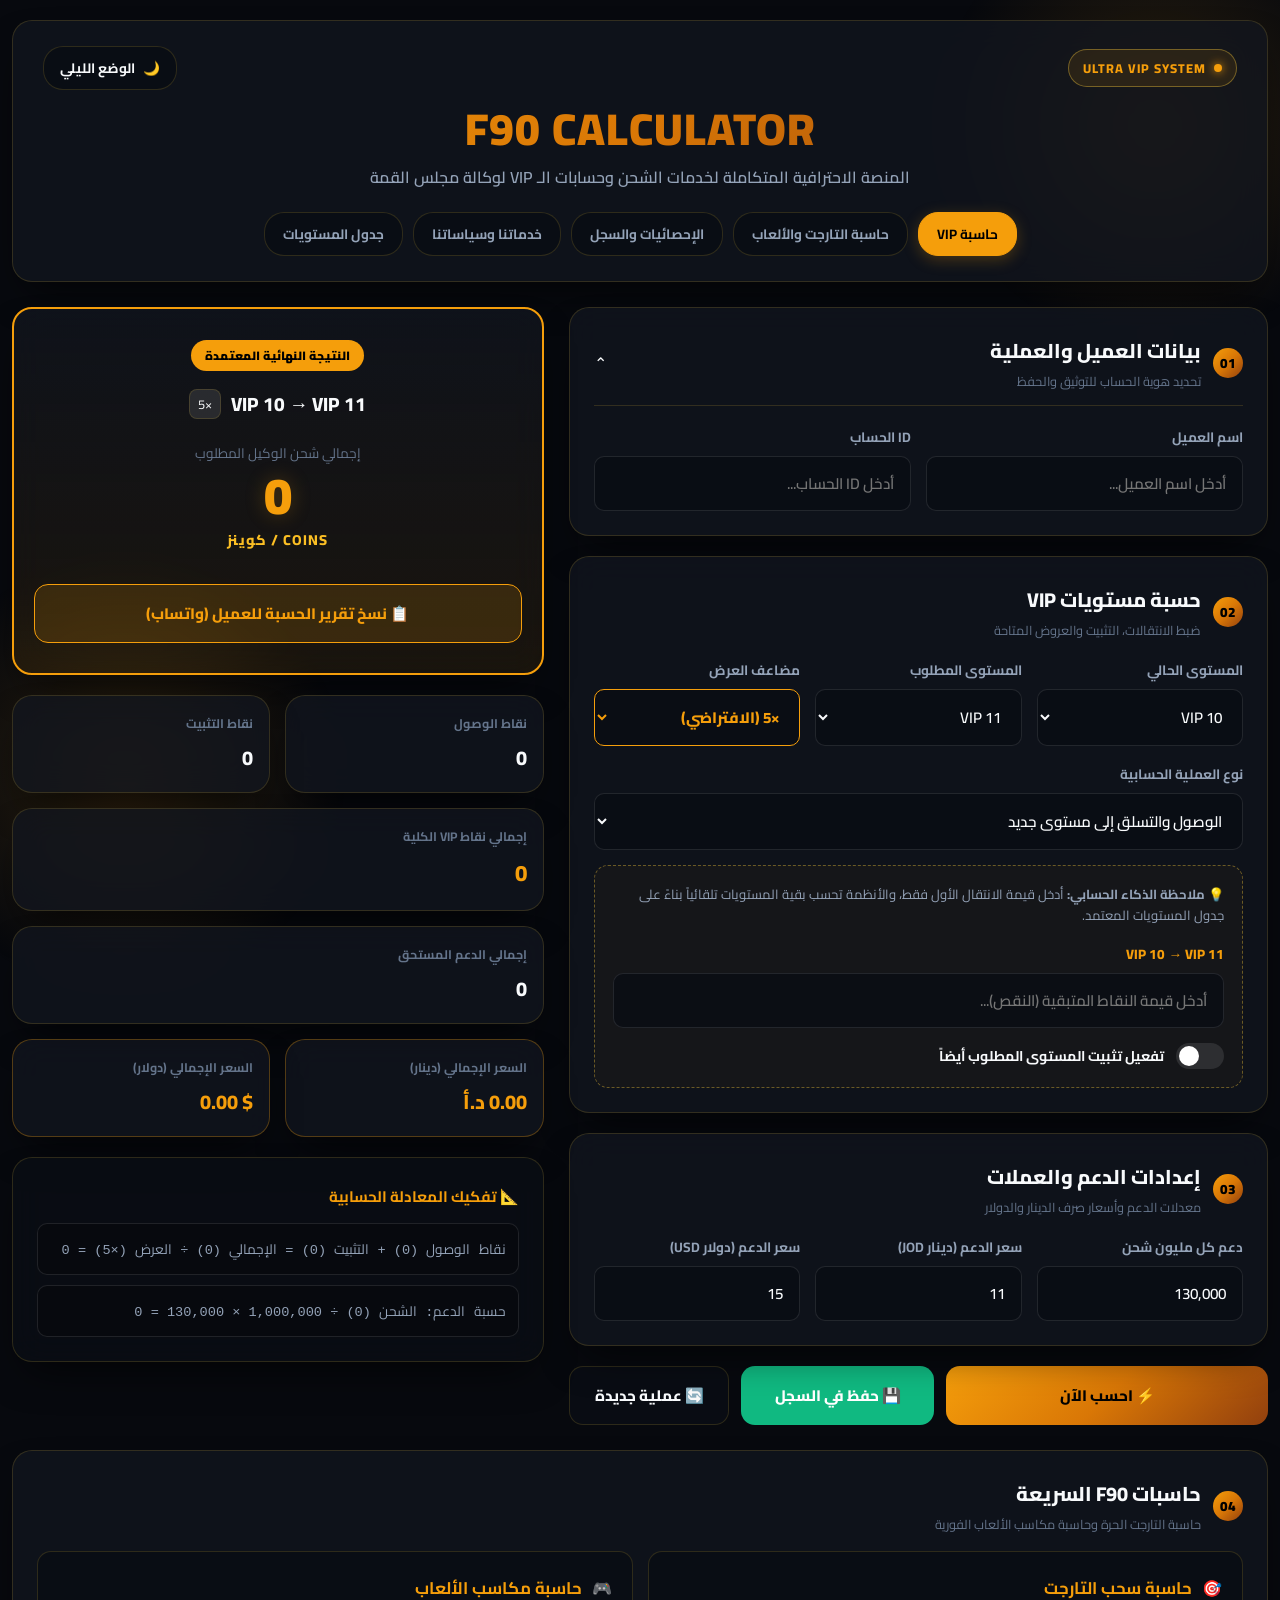
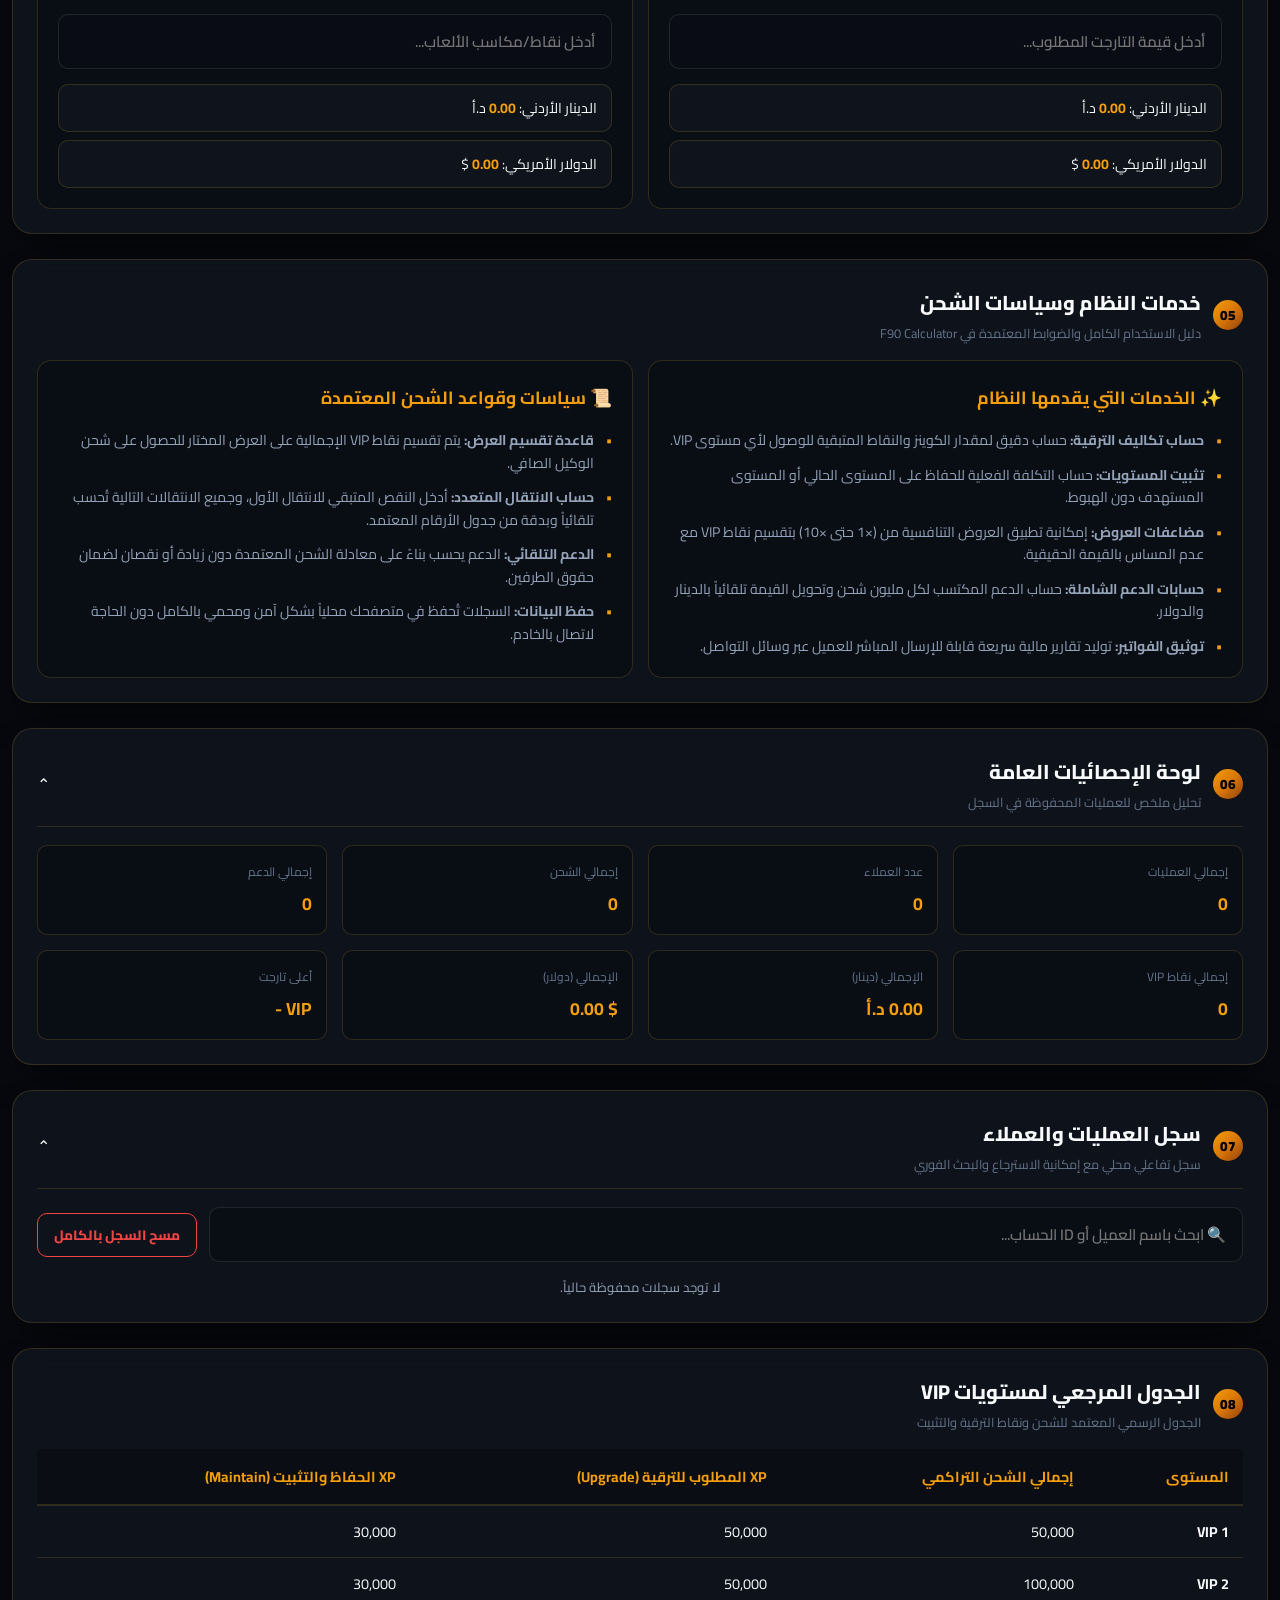
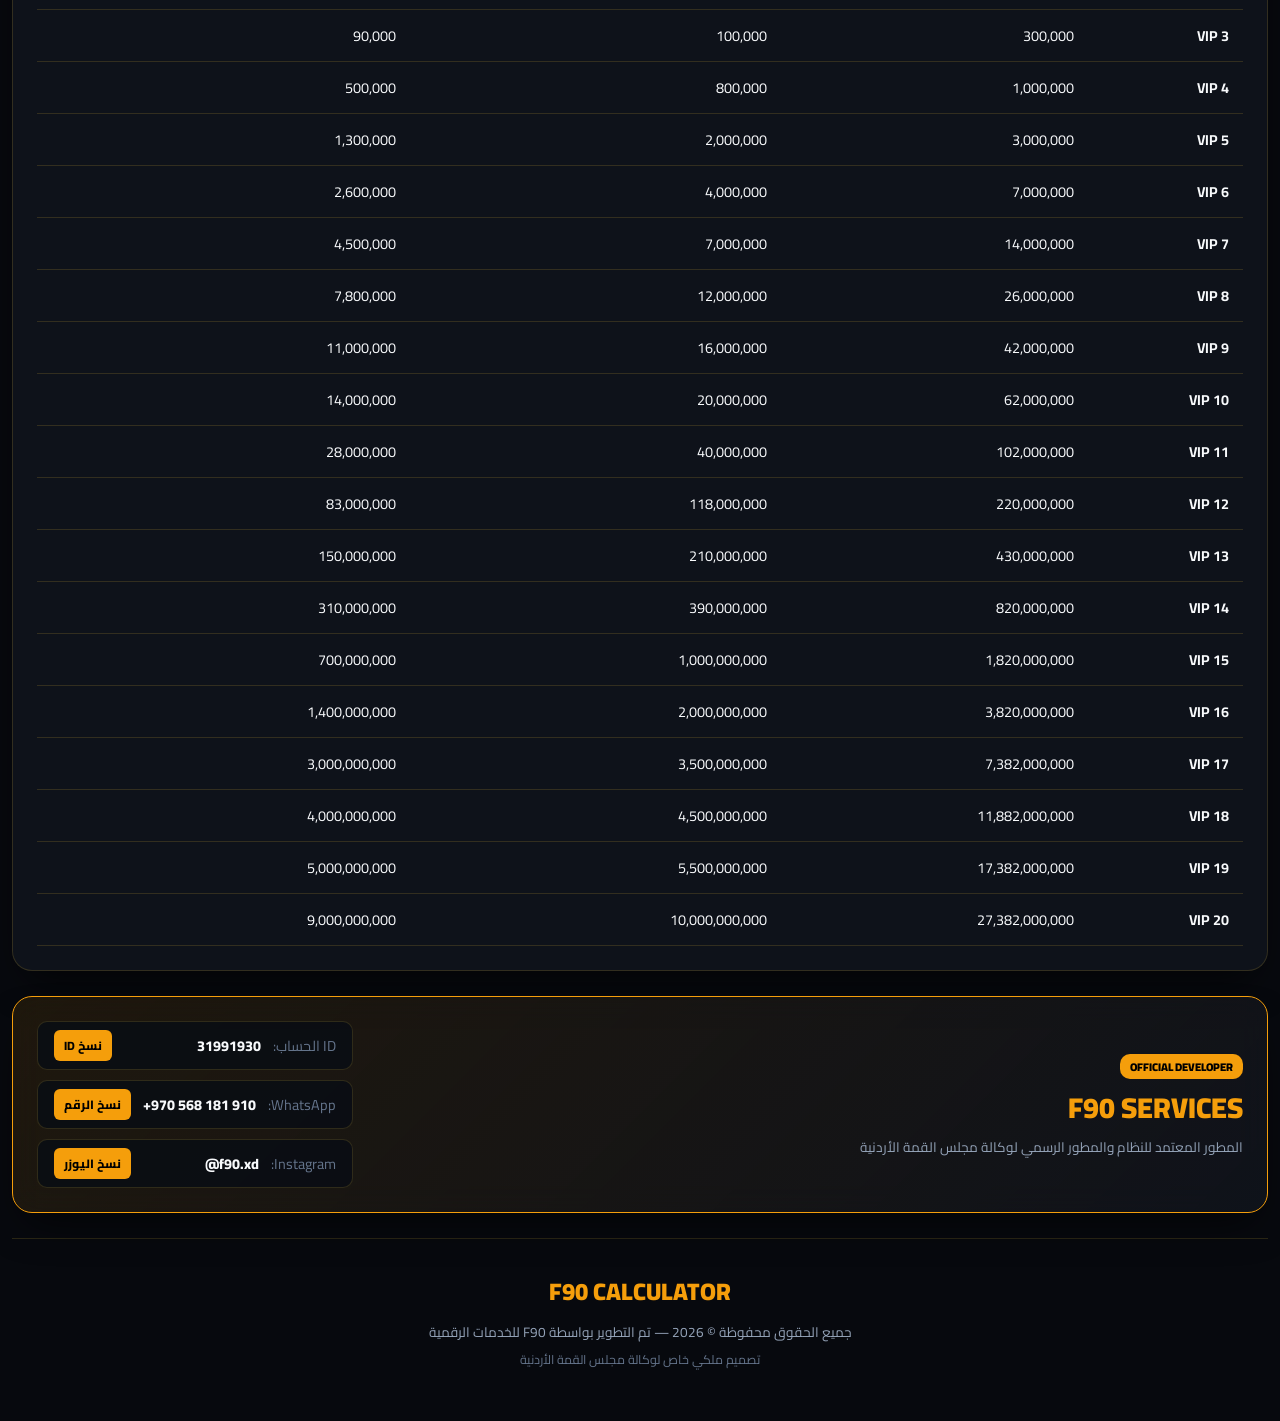
==== commit 949f470e: "Rename index.html" ====
--- a/index.html
+++ b/index.html
@@ -1,441 +1,505 @@
 <!DOCTYPE html>
 <html lang="ar" dir="rtl">
 <head>
-<meta charset="UTF-8">
-<meta name="viewport" content="width=device-width, initial-scale=1.0, maximum-scale=5.0">
-<title>مجلس القمة للشحن</title>
-<link rel="preconnect" href="https://fonts.googleapis.com">
-<link rel="preconnect" href="https://fonts.gstatic.com" crossorigin>
-<link href="https://fonts.googleapis.com/css2?family=Cairo:wght@400;500;600;700;800;900&display=swap" rel="stylesheet">
-<link rel="stylesheet" href="style.css">
+    <meta charset="UTF-8">
+    <meta name="viewport" content="width=device-width, initial-scale=1.0, maximum-scale=1.0, user-scalable=no">
+    <title>F90 Calculator | النظام الملكي لحسابات الشحن و VIP</title>
+    <link rel="stylesheet" href="style.css">
+    <link rel="preconnect" href="https://fonts.googleapis.com">
+    <link rel="preconnect" href="https://fonts.gstatic.com" crossorigin>
+    <link href="https://fonts.googleapis.com/css2?family=Cairo:wght@300;400;600;700;800;900;1000&display=swap" rel="stylesheet">
 </head>
 <body>
 
-<div class="bg-glow"></div>
-
-<header class="site-header">
-  <div class="header-inner">
-    <div class="brand-tags">
-      <span class="tag tag-vip">VIP</span>
-      <span class="tag tag-dev">F90</span>
+    <!-- Ambient Glow Background Background Effects -->
+    <div class="bg-glow spot-1"></div>
+    <div class="bg-glow spot-2"></div>
+
+    <div class="app-container">
+        <!-- Main Header -->
+        <header class="main-header">
+            <div class="header-top">
+                <div class="brand-badge">
+                    <span class="pulse-dot"></span>
+                    <span>ULTRA VIP SYSTEM</span>
+                </div>
+                <button id="themeToggle" class="btn-theme" type="button" aria-label="تغيير الثيم">
+                    <span class="theme-icon">🌙</span>
+                    <span class="theme-text">الوضع الليلي</span>
+                </button>
+            </div>
+            
+            <div class="brand-title-wrap">
+                <h1 class="main-title">F90 CALCULATOR</h1>
+                <p class="sub-title">المنصة الاحترافية المتكاملة لخدمات الشحن وحسابات الـ VIP لوكالة مجلس القمة</p>
+            </div>
+
+            <!-- Quick Navigation Pills -->
+            <nav class="quick-nav">
+                <a href="#sec-calc" class="nav-chip active">حاسبة VIP</a>
+                <a href="#sec-subcalcs" class="nav-chip">حاسبة التارجت والألعاب</a>
+                <a href="#sec-stats" class="nav-chip">الإحصائيات والسجل</a>
+                <a href="#sec-services" class="nav-chip">خدماتنا وسياساتنا</a>
+                <a href="#sec-vip-table" class="nav-chip">جدول المستويات</a>
+            </nav>
+        </header>
+
+        <!-- Main Workspace Grid -->
+        <div class="main-grid">
+            
+            <!-- Right Column / Primary Calculator -->
+            <div class="grid-column main-controls-col">
+                
+                <!-- Section 01: Client Data -->
+                <section class="card collapsible-card" id="sec-client">
+                    <div class="card-header" data-toggle="clientBody">
+                        <div class="header-title-wrap">
+                            <span class="step-num">01</span>
+                            <div>
+                                <h2 class="card-title">بيانات العميل والعملية</h2>
+                                <p class="card-desc">تحديد هوية الحساب للتوثيق والحفظ</p>
+                            </div>
+                        </div>
+                        <span class="collapse-icon">⌃</span>
+                    </div>
+                    <div class="card-body" id="clientBody">
+                        <div class="input-grid grid-2">
+                            <div class="input-field">
+                                <label for="clientName">اسم العميل</label>
+                                <div class="input-wrapper">
+                                    <input type="text" id="clientName" placeholder="أدخل اسم العميل...">
+                                </div>
+                            </div>
+                            <div class="input-field">
+                                <label for="clientId">ID الحساب</label>
+                                <div class="input-wrapper">
+                                    <input type="text" id="clientId" placeholder="أدخل ID الحساب...">
+                                </div>
+                            </div>
+                        </div>
+                        <div id="clientStatus" class="status-banner hidden"></div>
+                    </div>
+                </section>
+
+                <!-- Section 02: VIP Calculation Engine -->
+                <section class="card" id="sec-calc">
+                    <div class="card-header border-none">
+                        <div class="header-title-wrap">
+                            <span class="step-num">02</span>
+                            <div>
+                                <h2 class="card-title">حسبة مستويات VIP</h2>
+                                <p class="card-desc">ضبط الانتقالات، التثبيت والعروض المتاحة</p>
+                            </div>
+                        </div>
+                    </div>
+                    
+                    <div class="card-body">
+                        <div class="input-grid grid-3">
+                            <div class="input-field">
+                                <label for="currentVip">المستوى الحالي</label>
+                                <select id="currentVip" class="styled-select"></select>
+                            </div>
+                            <div class="input-field">
+                                <label for="targetVip">المستوى المطلوب</label>
+                                <select id="targetVip" class="styled-select"></select>
+                            </div>
+                            <div class="input-field">
+                                <label for="multiplier">مضاعف العرض</label>
+                                <select id="multiplier" class="styled-select highlight-select">
+                                    <option value="1">×1 (عادي)</option>
+                                    <option value="2">×2</option>
+                                    <option value="3">×3</option>
+                                    <option value="4">×4</option>
+                                    <option value="5" selected>×5 (الافتراضي)</option>
+                                    <option value="6">×6</option>
+                                    <option value="7">×7</option>
+                                    <option value="8">×8</option>
+                                    <option value="9">×9</option>
+                                    <option value="10">×10 (الماكس)</option>
+                                </select>
+                            </div>
+                        </div>
+
+                        <div class="input-field mt-15">
+                            <label for="vipMode">نوع العملية الحسابية</label>
+                            <select id="vipMode" class="styled-select">
+                                <option value="reach" selected>الوصول والتسلق إلى مستوى جديد</option>
+                                <option value="currentLock">تثبيت واستدامة المستوى الحالي فقط</option>
+                            </select>
+                        </div>
+
+                        <!-- Dynamic Reach Box -->
+                        <div id="reachContainer" class="dynamic-container mt-15">
+                            <div class="alert-info">
+                                💡 <strong>ملاحظة الذكاء الحسابي:</strong> أدخل قيمة الانتقال الأول فقط، والأنظمة تحسب بقية المستويات تلقائياً بناءً على جدول المستويات المعتمد.
+                            </div>
+                            
+                            <div class="input-field mt-15">
+                                <label id="transitionLabel" for="firstTransitionInput" class="gold-label">VIP 10 → VIP 11</label>
+                                <div class="input-wrapper glow-input">
+                                    <input type="text" id="firstTransitionInput" placeholder="أدخل قيمة النقاط المتبقية (النقص)...">
+                                </div>
+                            </div>
+
+                            <div class="toggle-control mt-15">
+                                <label class="switch-ui">
+                                    <input type="checkbox" id="enableTargetLock">
+                                    <span class="slider-ui round"></span>
+                                </label>
+                                <span class="toggle-text">تفعيل تثبيت المستوى المطلوب أيضاً</span>
+                            </div>
+
+                            <div id="targetLockBox" class="target-lock-card hidden mt-10">
+                                <div class="lock-header">
+                                    <span id="targetLockTitle">تثبيت VIP --</span>
+                                    <span class="badge-lock">تثبيت تلقائي</span>
+                                </div>
+                                <div class="lock-body">
+                                    نقاط التثبيت المطلوبة: <strong id="targetLockValue">0</strong> XP
+                                </div>
+                            </div>
+                        </div>
+                    </div>
+                </section>
+
+                <!-- Section 03: Support & Rates Settings -->
+                <section class="card" id="sec-rates">
+                    <div class="card-header border-none">
+                        <div class="header-title-wrap">
+                            <span class="step-num">03</span>
+                            <div>
+                                <h2 class="card-title">إعدادات الدعم والعملات</h2>
+                                <p class="card-desc">معدلات الدعم وأسعار صرف الدينار والدولار</p>
+                            </div>
+                        </div>
+                    </div>
+                    
+                    <div class="card-body">
+                        <div class="input-grid grid-3">
+                            <div class="input-field">
+                                <label for="supportRate">دعم كل مليون شحن</label>
+                                <input type="text" id="supportRate" value="130,000">
+                            </div>
+                            <div class="input-field">
+                                <label for="jodRate">سعر الدعم (دينار JOD)</label>
+                                <input type="text" id="jodRate" value="11">
+                            </div>
+                            <div class="input-field">
+                                <label for="usdRate">سعر الدعم (دولار USD)</label>
+                                <input type="text" id="usdRate" value="15">
+                            </div>
+                        </div>
+                    </div>
+                </section>
+
+                <!-- Action Controls -->
+                <div class="main-actions">
+                    <button id="calculateBtn" class="btn btn-primary btn-glow" type="button">
+                        <span>⚡ احسب الآن</span>
+                    </button>
+                    <button id="saveBtn" class="btn btn-success" type="button">
+                        <span>💾 حفظ في السجل</span>
+                    </button>
+                    <button id="newBtn" class="btn btn-secondary" type="button">
+                        <span>🔄 عملية جديدة</span>
+                    </button>
+                </div>
+
+            </div>
+
+            <!-- Left Column / Live Output Panel -->
+            <div class="grid-column live-output-col">
+                
+                <!-- Display Card -->
+                <section class="card display-card">
+                    <div class="display-badge">النتيجة النهائية المعتمدة</div>
+                    
+                    <div class="display-route">
+                        <span id="resultTransitionText" class="route-text">VIP 10 → VIP 11</span>
+                        <span id="resultMultiplierBadge" class="badge-tag">×5</span>
+                    </div>
+
+                    <div class="display-main-val-wrap">
+                        <span class="val-label">إجمالي شحن الوكيل المطلوب</span>
+                        <div id="actualChargeDisplay" class="val-number">0</div>
+                        <span class="val-unit">COINS / كوينز</span>
+                    </div>
+
+                    <button id="copyInvoiceBtn" class="btn btn-invoice mt-15" type="button">
+                        <span>📋 نسخ تقرير الحسبة للعميل (واتساب)</span>
+                    </button>
+                </section>
+
+                <!-- Breakdown Stat Cards -->
+                <div class="stats-matrix grid-2">
+                    <div class="card mini-stat-card">
+                        <span class="m-label">نقاط الوصول</span>
+                        <strong id="reachPoints" class="m-val">0</strong>
+                    </div>
+                    <div class="card mini-stat-card">
+                        <span class="m-label">نقاط التثبيت</span>
+                        <strong id="lockPoints" class="m-val">0</strong>
+                    </div>
+                    <div class="card mini-stat-card span-2">
+                        <span class="m-label">إجمالي نقاط VIP الكلية</span>
+                        <strong id="totalVipPoints" class="m-val gold-glow-text">0</strong>
+                    </div>
+                    <div class="card mini-stat-card span-2">
+                        <span class="m-label">إجمالي الدعم المستحق</span>
+                        <strong id="supportNeeded" class="m-val">0</strong>
+                    </div>
+                    <div class="card mini-stat-card price-card jod">
+                        <span class="m-label">السعر الإجمالي (دينار)</span>
+                        <strong id="jodTotal" class="m-val">0.00 د.أ</strong>
+                    </div>
+                    <div class="card mini-stat-card price-card usd">
+                        <span class="m-label">السعر الإجمالي (دولار)</span>
+                        <strong id="usdTotal" class="m-val">$ 0.00</strong>
+                    </div>
+                </div>
+
+                <!-- Equation Display -->
+                <section class="card math-card">
+                    <h3 class="math-title">📐 تفكيك المعادلة الحسابية</h3>
+                    <div id="formulaText" class="code-box">
+                        نقاط الوصول (0) + التثبيت (0) = الإجمالي (0) ÷ العرض (×5) = 0
+                    </div>
+                    <div id="supportFormulaText" class="code-box mt-10">
+                        حسبة الدعم: الشحن (0) ÷ 1,000,000 × 130,000 = 0
+                    </div>
+                </section>
+
+            </div>
+
+        </div>
+
+        <!-- Section: F90 Sub-Calculators -->
+        <section class="card mt-25" id="sec-subcalcs">
+            <div class="card-header border-none">
+                <div class="header-title-wrap">
+                    <span class="step-num">04</span>
+                    <div>
+                        <h2 class="card-title">حاسبات F90 السريعة</h2>
+                        <p class="card-desc">حاسبة التارجت الحرة وحاسبة مكاسب الألعاب الفورية</p>
+                    </div>
+                </div>
+            </div>
+
+            <div class="card-body">
+                <div class="grid-2 gap-20">
+                    <!-- Calc 1 -->
+                    <div class="sub-calc-card">
+                        <div class="sub-calc-head">
+                            <span class="sub-icon">🎯</span>
+                            <h4>حاسبة سحب التارجت</h4>
+                        </div>
+                        <div class="input-field mt-10">
+                            <input type="text" id="targetInput" placeholder="أدخل قيمة التارجت المطلوب...">
+                        </div>
+                        <div class="calc-output-pills mt-15">
+                            <div class="out-pill">الدينار الأردني: <strong id="targetJod">0.00</strong> د.أ</div>
+                            <div class="out-pill">الدولار الأمريكي: <strong id="targetUsd">0.00</strong> $</div>
+                        </div>
+                    </div>
+
+                    <!-- Calc 2 -->
+                    <div class="sub-calc-card">
+                        <div class="sub-calc-head">
+                            <span class="sub-icon">🎮</span>
+                            <h4>حاسبة مكاسب الألعاب</h4>
+                        </div>
+                        <div class="input-field mt-10">
+                            <input type="text" id="gamesInput" placeholder="أدخل نقاط/مكاسب الألعاب...">
+                        </div>
+                        <div class="calc-output-pills mt-15">
+                            <div class="out-pill">الدينار الأردني: <strong id="gamesJod">0.00</strong> د.أ</div>
+                            <div class="out-pill">الدولار الأمريكي: <strong id="gamesUsd">0.00</strong> $</div>
+                        </div>
+                    </div>
+                </div>
+            </div>
+        </section>
+
+        <!-- Section: System Services & Policies -->
+        <section class="card mt-25" id="sec-services">
+            <div class="card-header border-none">
+                <div class="header-title-wrap">
+                    <span class="step-num">05</span>
+                    <div>
+                        <h2 class="card-title">خدمات النظام وسياسات الشحن</h2>
+                        <p class="card-desc">دليل الاستخدام الكامل والضوابط المعتمدة في F90 Calculator</p>
+                    </div>
+                </div>
+            </div>
+
+            <div class="card-body">
+                <div class="grid-2 gap-20">
+                    <div class="policy-block">
+                        <h3 class="p-title">✨ الخدمات التي يقدمها النظام</h3>
+                        <ul class="p-list">
+                            <li><strong>حساب تكاليف الترقية:</strong> حساب دقيق لمقدار الكوينز والنقاط المتبقية للوصول لأي مستوى VIP.</li>
+                            <li><strong>تثبيت المستويات:</strong> حساب التكلفة الفعلية للحفاظ على المستوى الحالي أو المستوى المستهدف دون الهبوط.</li>
+                            <li><strong>مضاعفات العروض:</strong> إمكانية تطبيق العروض التنافسية من (×1 حتى ×10) بتقسيم نقاط VIP مع عدم المساس بالقيمة الحقيقية.</li>
+                            <li><strong>حسابات الدعم الشاملة:</strong> حساب الدعم المكتسب لكل مليون شحن وتحويل القيمة تلقائياً بالدينار والدولار.</li>
+                            <li><strong>توثيق الفواتير:</strong> توليد تقارير مالية سريعة قابلة للإرسال المباشر للعميل عبر وسائل التواصل.</li>
+                        </ul>
+                    </div>
+
+                    <div class="policy-block">
+                        <h3 class="p-title">📜 سياسات وقواعد الشحن المعتمدة</h3>
+                        <ul class="p-list">
+                            <li><strong>قاعدة تقسيم العرض:</strong> يتم تقسيم نقاط VIP الإجمالية على العرض المختار للحصول على شحن الوكيل الصافي.</li>
+                            <li><strong>حساب الانتقال المتعدد:</strong> أدخل النقص المتبقي للانتقال الأول، وجميع الانتقالات التالية تُحسب تلقائياً وبدقة من جدول الأرقام المعتمد.</li>
+                            <li><strong>الدعم التلقائي:</strong> الدعم يحسب بناءً على معادلة الشحن المعتمدة دون زيادة أو نقصان لضمان حقوق الطرفين.</li>
+                            <li><strong>حفظ البيانات:</strong> السجلات تُحفظ في متصفحك محلياً بشكل آمن ومحمي بالكامل دون الحاجة لاتصال بالخادم.</li>
+                        </ul>
+                    </div>
+                </div>
+            </div>
+        </section>
+
+        <!-- Section: Stats Dashboard -->
+        <section class="card collapsible-card mt-25" id="sec-stats">
+            <div class="card-header" data-toggle="statsBody">
+                <div class="header-title-wrap">
+                    <span class="step-num">06</span>
+                    <div>
+                        <h2 class="card-title">لوحة الإحصائيات العامة</h2>
+                        <p class="card-desc">تحليل ملخص للعمليات المحفوظة في السجل</p>
+                    </div>
+                </div>
+                <span class="collapse-icon">⌃</span>
+            </div>
+            <div class="card-body" id="statsBody">
+                <div class="grid-4 gap-12 mt-10">
+                    <div class="analytics-card">
+                        <span>إجمالي العمليات</span>
+                        <strong id="statOperations">0</strong>
+                    </div>
+                    <div class="analytics-card">
+                        <span>عدد العملاء</span>
+                        <strong id="statCustomers">0</strong>
+                    </div>
+                    <div class="analytics-card">
+                        <span>إجمالي الشحن</span>
+                        <strong id="statCharge">0</strong>
+                    </div>
+                    <div class="analytics-card">
+                        <span>إجمالي الدعم</span>
+                        <strong id="statSupport">0</strong>
+                    </div>
+                    <div class="analytics-card">
+                        <span>إجمالي نقاط VIP</span>
+                        <strong id="statVipPoints">0</strong>
+                    </div>
+                    <div class="analytics-card">
+                        <span>الإجمالي (دينار)</span>
+                        <strong id="statJod">0.00</strong>
+                    </div>
+                    <div class="analytics-card">
+                        <span>الإجمالي (دولار)</span>
+                        <strong id="statUsd">0.00</strong>
+                    </div>
+                    <div class="analytics-card">
+                        <span>أعلى تارجت</span>
+                        <strong id="statHighestVip">VIP -</strong>
+                    </div>
+                </div>
+            </div>
+        </section>
+
+        <!-- Section: Saved Records & History -->
+        <section class="card collapsible-card mt-25" id="sec-history">
+            <div class="card-header" data-toggle="historyBody">
+                <div class="header-title-wrap">
+                    <span class="step-num">07</span>
+                    <div>
+                        <h2 class="card-title">سجل العمليات والعملاء</h2>
+                        <p class="card-desc">سجل تفاعلي محلي مع إمكانية الاسترجاع والبحث الفوري</p>
+                    </div>
+                </div>
+                <span class="collapse-icon">⌃</span>
+            </div>
+            <div class="card-body" id="historyBody">
+                <div class="history-filter-bar">
+                    <div class="search-wrap">
+                        <input type="text" id="historySearch" placeholder="🔍 ابحث باسم العميل أو ID الحساب...">
+                    </div>
+                    <button id="clearHistory" class="btn btn-danger-outline" type="button">مسح السجل بالكامل</button>
+                </div>
+                <div id="history" class="history-container mt-15">
+                    <!-- Dynamic Records Rendered Here -->
+                </div>
+            </div>
+        </section>
+
+        <!-- Section: Official VIP Reference Table -->
+        <section class="card mt-25" id="sec-vip-table">
+            <div class="card-header border-none">
+                <div class="header-title-wrap">
+                    <span class="step-num">08</span>
+                    <div>
+                        <h2 class="card-title">الجدول المرجعي لمستويات VIP</h2>
+                        <p class="card-desc">الجدول الرسمي المعتمد للشحن ونقاط الترقية والتثبيت</p>
+                    </div>
+                </div>
+            </div>
+            <div class="card-body">
+                <div class="table-container">
+                    <table class="luxury-table">
+                        <thead>
+                            <tr>
+                                <th>المستوى</th>
+                                <th>إجمالي الشحن التراكمي</th>
+                                <th>XP المطلوب للترقية (Upgrade)</th>
+                                <th>XP الحفاظ والتثبيت (Maintain)</th>
+                            </tr>
+                        </thead>
+                        <tbody id="vipTableBody">
+                            <!-- Dynamic Content -->
+                        </tbody>
+                    </table>
+                </div>
+            </div>
+        </section>
+
+        <!-- Developer Contact Card -->
+        <section class="card developer-contact-card mt-25">
+            <div class="dev-card-inner">
+                <div class="dev-info-side">
+                    <div class="dev-badge">OFFICIAL DEVELOPER</div>
+                    <h3 class="dev-name">F90 SERVICES</h3>
+                    <p class="dev-desc">المطور المعتمد للنظام والمطور الرسمي لوكالة مجلس القمة الأردنية</p>
+                </div>
+                <div class="dev-links-side">
+                    <div class="dev-link-item">
+                        <span class="link-label">ID الحساب:</span>
+                        <span class="link-val">31991930</span>
+                        <button class="copy-btn" data-copy="31991930">نسخ ID</button>
+                    </div>
+                    <div class="dev-link-item">
+                        <span class="link-label">WhatsApp:</span>
+                        <span class="link-val" dir="ltr">+970 568 181 910</span>
+                        <button class="copy-btn" data-copy="+970568181910">نسخ الرقم</button>
+                    </div>
+                    <div class="dev-link-item">
+                        <span class="link-label">Instagram:</span>
+                        <span class="link-val" dir="ltr">@f90.xd</span>
+                        <button class="copy-btn" data-copy="f90.xd">نسخ اليوزر</button>
+                    </div>
+                </div>
+            </div>
+        </section>
+
+        <!-- Main Footer -->
+        <footer class="main-footer mt-25">
+            <div class="footer-logo">F90 CALCULATOR</div>
+            <p class="footer-copy">جميع الحقوق محفوظة © 2026 — تم التطوير بواسطة F90 للخدمات الرقمية</p>
+            <div class="footer-credits">تصميم ملكي خاص لوكالة مجلس القمة الأردنية</div>
+        </footer>
+
     </div>
-    <h1 class="site-title">مجلس القمة للشحن</h1>
-    <p class="site-subtitle">موقع خاص لوكالة مجلس القمة الأردنية</p>
-    <button id="themeToggle" class="theme-toggle" type="button" aria-label="تبديل الوضع الليلي والنهاري">
-      <span class="theme-icon">🌙</span>
-      <span class="theme-text">الوضع الليلي</span>
-    </button>
-  </div>
-</header>
-
-<main class="container">
-
-  <!-- ============ 01 - بيانات العميل ============ -->
-  <section class="card section-card" id="sectionClient">
-    <button type="button" class="section-header collapsible-header" data-target="clientBody" aria-expanded="true">
-      <div class="section-heading-text">
-        <span class="section-number">01 — بيانات العميل</span>
-        <span class="section-desc">بيانات العميل والعملية</span>
-      </div>
-      <span class="toggle-arrow" data-arrow="clientBody">⌃</span>
-    </button>
-    <div class="section-body" id="clientBody">
-      <div class="grid-2">
-        <div class="field">
-          <label for="clientName">اسم العميل</label>
-          <input type="text" id="clientName" placeholder="اسم العميل" autocomplete="off">
-        </div>
-        <div class="field">
-          <label for="clientId">ID الحساب</label>
-          <input type="text" id="clientId" placeholder="ID الحساب" autocomplete="off">
-        </div>
-      </div>
-      <p class="status-message" id="clientStatus" hidden></p>
-    </div>
-  </section>
-
-  <!-- ============ 02 - حسبة VIP ============ -->
-  <section class="card section-card">
-    <div class="section-header-static">
-      <div class="section-heading-text">
-        <span class="section-number">02 — حسبة VIP</span>
-        <span class="section-desc">حسبة الانتقال والتثبيت</span>
-      </div>
-    </div>
-    <div class="section-body">
-
-      <div class="grid-3">
-        <div class="field">
-          <label for="currentVip">المستوى الحالي</label>
-          <select id="currentVip"></select>
-        </div>
-        <div class="field">
-          <label for="targetVip">المستوى المطلوب</label>
-          <select id="targetVip"></select>
-        </div>
-        <div class="field">
-          <label for="multiplier">العرض</label>
-          <select id="multiplier">
-            <option value="1">×1</option>
-            <option value="2">×2</option>
-            <option value="3">×3</option>
-            <option value="4">×4</option>
-            <option value="5" selected>×5</option>
-            <option value="6">×6</option>
-            <option value="7">×7</option>
-            <option value="8">×8</option>
-            <option value="9">×9</option>
-            <option value="10">×10</option>
-          </select>
-        </div>
-      </div>
-
-      <div class="field mode-field">
-        <label for="vipMode">نوع العملية</label>
-        <select id="vipMode">
-          <option value="reach" selected>الوصول إلى مستوى</option>
-          <option value="currentLock">تثبيت المستوى الحالي فقط</option>
-        </select>
-      </div>
-
-      <div id="reachModeBox" class="sub-box">
-        <p class="hint-note">طريقة الحسبة: أدخل قيمة الانتقال الأول فقط، والباقي يحسب تلقائياً.</p>
-        <div class="transition-line" id="transitionLine">VIP 10 → VIP 11</div>
-        <div class="field">
-          <label for="firstTransitionInput">قيمة الانتقال الأول</label>
-          <input type="text" inputmode="decimal" id="firstTransitionInput" placeholder="أدخل قيمة النقص">
-        </div>
-
-        <div class="switch-row">
-          <label class="switch">
-            <input type="checkbox" id="enableTargetLock">
-            <span class="switch-slider"></span>
-          </label>
-          <span class="switch-label">تثبيت المستوى المطلوب</span>
-        </div>
-
-        <div id="targetLockBox" class="sub-box inner-box" hidden>
-          <div class="lock-row">
-            <span class="lock-title" id="targetLockLabel">VIP 11</span>
-            <div class="lock-value">
-              <span class="lock-caption">قيمة التثبيت</span>
-              <span class="lock-number" id="targetLockValue">0</span>
-            </div>
-          </div>
-        </div>
-      </div>
-
-    </div>
-  </section>
-
-  <!-- ============ 03 - إعداد الدعم والأسعار ============ -->
-  <section class="card section-card">
-    <div class="section-header-static">
-      <div class="section-heading-text">
-        <span class="section-number">03 — إعداد الدعم والأسعار</span>
-        <span class="section-desc">إعدادات الدعم</span>
-      </div>
-    </div>
-    <div class="section-body">
-      <div class="grid-3">
-        <div class="field">
-          <label for="supportRate">دعم كل مليون شحن</label>
-          <input type="text" inputmode="decimal" id="supportRate" value="130000">
-        </div>
-        <div class="field">
-          <label for="jodRate">سعر 130 ألف دعم — دينار</label>
-          <input type="text" inputmode="decimal" id="jodRate" value="11">
-        </div>
-        <div class="field">
-          <label for="usdRate">سعر 130 ألف دعم — دولار</label>
-          <input type="text" inputmode="decimal" id="usdRate" value="15">
-        </div>
-      </div>
-    </div>
-  </section>
-
-  <!-- ============ بطاقة النتيجة النهائية ============ -->
-  <section class="card result-card">
-    <div class="result-header">
-      <span class="result-title">النتيجة النهائية</span>
-      <span class="result-badge" id="resultMultiplierBadge">×5</span>
-    </div>
-    <div class="result-transition" id="resultTransitionText">VIP 10 → VIP 11</div>
-    <div class="result-main">
-      <span class="result-main-label">إجمالي شحن الوكيل</span>
-      <span class="result-main-value" id="resultActualCharge">0</span>
-      <span class="result-main-unit">كوينز</span>
-    </div>
-  </section>
-
-  <!-- ============ نتائج الحسبة - 6 بطاقات ============ -->
-  <section class="results-grid">
-    <div class="stat-card">
-      <span class="stat-label">نقاط الوصول</span>
-      <span class="stat-value" id="reachPoints">0</span>
-    </div>
-    <div class="stat-card">
-      <span class="stat-label">نقاط التثبيت</span>
-      <span class="stat-value" id="lockPoints">0</span>
-    </div>
-    <div class="stat-card">
-      <span class="stat-label">إجمالي الوصول + التثبيت</span>
-      <span class="stat-value" id="totalVipPoints">0</span>
-    </div>
-    <div class="stat-card">
-      <span class="stat-label">إجمالي الدعم المطلوب</span>
-      <span class="stat-value" id="supportNeeded">0</span>
-    </div>
-    <div class="stat-card gold-card">
-      <span class="stat-label">سعر الدعم — دينار</span>
-      <span class="stat-value" id="jodTotal">0.00</span>
-    </div>
-    <div class="stat-card gold-card">
-      <span class="stat-label">سعر الدعم — دولار</span>
-      <span class="stat-value" id="usdTotal">0.00</span>
-    </div>
-  </section>
-
-  <!-- ============ عرض المعادلة ============ -->
-  <section class="card equation-card">
-    <div class="equation-block">
-      <span class="equation-title">معادلة نقاط VIP</span>
-      <div class="equation-line" id="equationVip">0 + 0 = 0 ÷ 5</div>
-    </div>
-    <div class="equation-block">
-      <span class="equation-title">حسبة الدعم</span>
-      <div class="equation-line" id="equationSupport">0 ÷ 1,000,000 × 130,000 = 0</div>
-    </div>
-  </section>
-
-  <!-- ============ أزرار العمليات ============ -->
-  <div class="actions-row">
-    <button type="button" id="calculateBtn" class="btn btn-primary">احسب الآن</button>
-    <button type="button" id="saveBtn" class="btn btn-gold">حفظ العملية</button>
-    <button type="button" id="newBtn" class="btn btn-ghost">عملية جديدة</button>
-  </div>
-
-  <!-- ============ لوحة الإحصائيات ============ -->
-  <section class="card section-card">
-    <button type="button" class="section-header collapsible-header" data-target="statsBody" aria-expanded="true">
-      <div class="section-heading-text">
-        <span class="section-number">لوحة الإحصائيات</span>
-        <span class="section-desc">ملخص جميع العمليات المحفوظة</span>
-      </div>
-      <span class="toggle-arrow" data-arrow="statsBody">⌃</span>
-    </button>
-    <div class="section-body" id="statsBody">
-      <div class="stats-grid">
-        <div class="stat-card">
-          <span class="stat-label">إجمالي العمليات</span>
-          <span class="stat-value" id="statOperations">0</span>
-        </div>
-        <div class="stat-card">
-          <span class="stat-label">إجمالي العملاء</span>
-          <span class="stat-value" id="statCustomers">0</span>
-        </div>
-        <div class="stat-card">
-          <span class="stat-label">إجمالي الشحن</span>
-          <span class="stat-value" id="statCharge">0</span>
-        </div>
-        <div class="stat-card">
-          <span class="stat-label">إجمالي الدعم</span>
-          <span class="stat-value" id="statSupport">0</span>
-        </div>
-        <div class="stat-card">
-          <span class="stat-label">إجمالي نقاط VIP</span>
-          <span class="stat-value" id="statVipPoints">0</span>
-        </div>
-        <div class="stat-card gold-card">
-          <span class="stat-label">إجمالي سعر الدعم — دينار</span>
-          <span class="stat-value" id="statJod">0.00</span>
-        </div>
-        <div class="stat-card gold-card">
-          <span class="stat-label">إجمالي سعر الدعم — دولار</span>
-          <span class="stat-value" id="statUsd">0.00</span>
-        </div>
-        <div class="stat-card">
-          <span class="stat-label">أعلى مستوى مستهدف</span>
-          <span class="stat-value" id="statHighestVip">—</span>
-        </div>
-      </div>
-    </div>
-  </section>
-
-  <!-- ============ 04 - سجل العملاء والعمليات ============ -->
-  <section class="card section-card" id="sectionHistory">
-    <button type="button" class="section-header collapsible-header" data-target="historyBody" aria-expanded="true">
-      <div class="section-heading-text">
-        <span class="section-number">04 — سجل العملاء والعمليات</span>
-        <span class="section-desc">السجل محفوظ داخل المتصفح</span>
-      </div>
-      <span class="toggle-arrow" data-arrow="historyBody">⌃</span>
-    </button>
-    <div class="section-body" id="historyBody">
-      <div class="history-controls">
-        <input type="text" id="historySearch" placeholder="ابحث باسم العميل أو ID...">
-        <button type="button" id="clearHistory" class="btn btn-danger">حذف الكل</button>
-      </div>
-      <div id="history" class="history-list"></div>
-    </div>
-  </section>
-
-  <!-- ============ 05 - جدول VIP ============ -->
-  <section class="card section-card">
-    <div class="section-header-static">
-      <div class="section-heading-text">
-        <span class="section-number">05 — جدول VIP</span>
-        <span class="section-desc">مرجع المستويات</span>
-      </div>
-    </div>
-    <div class="section-body">
-      <div class="table-wrap">
-        <table class="vip-table">
-          <thead>
-            <tr>
-              <th>المستوى</th>
-              <th>إجمالي الشحن</th>
-              <th>XP للترقية</th>
-              <th>XP للحفاظ</th>
-            </tr>
-          </thead>
-          <tbody id="vipTableBody"></tbody>
-        </table>
-      </div>
-    </div>
-  </section>
-
-  <!-- ============ F90 CALCULATOR ============ -->
-  <section class="card section-card">
-    <div class="section-header-static">
-      <div class="section-heading-text">
-        <span class="section-number">F90 CALCULATOR</span>
-        <span class="section-desc">حاسبة الشحن</span>
-      </div>
-    </div>
-    <div class="section-body">
-      <div class="grid-2 calc-grid">
-
-        <div class="calc-box">
-          <h3 class="calc-title">اسحب التارجت</h3>
-          <div class="field">
-            <input type="text" inputmode="decimal" id="targetInput" placeholder="اسحب التارجت">
-          </div>
-          <div class="calc-results">
-            <div class="calc-result-row">
-              <span>الدينار</span>
-              <span id="targetJod">0.00</span>
-            </div>
-            <div class="calc-result-row">
-              <span>الدولار</span>
-              <span id="targetUsd">0.00</span>
-            </div>
-          </div>
-        </div>
-
-        <div class="calc-box">
-          <h3 class="calc-title">احسب مكاسب الألعاب</h3>
-          <div class="field">
-            <input type="text" inputmode="decimal" id="gamesInput" placeholder="احسب مكاسب الألعاب">
-          </div>
-          <div class="calc-results">
-            <div class="calc-result-row">
-              <span>الدينار</span>
-              <span id="gamesJod">0.00</span>
-            </div>
-            <div class="calc-result-row">
-              <span>الدولار</span>
-              <span id="gamesUsd">0.00</span>
-            </div>
-          </div>
-        </div>
-
-      </div>
-    </div>
-  </section>
-
-  <!-- ============ بيانات التواصل ============ -->
-  <section class="card section-card">
-    <div class="section-header-static">
-      <div class="section-heading-text">
-        <span class="section-number">بيانات التواصل</span>
-        <span class="section-desc">مجلس القمة للشحن</span>
-      </div>
-    </div>
-    <div class="section-body">
-      <div class="contacts-grid">
-
-        <div class="contact-card">
-          <span class="contact-name">غليص</span>
-          <span class="contact-role">الوكيل</span>
-          <div class="contact-row">
-            <span class="contact-field-label">ID</span>
-            <span class="contact-field-value">14935693</span>
-            <button type="button" class="copy-btn" data-copy="14935693">نسخ</button>
-          </div>
-          <div class="contact-row">
-            <span class="contact-field-label">تواصل</span>
-            <span class="contact-field-value">+963938722013</span>
-            <button type="button" class="copy-btn" data-copy="+963938722013">نسخ</button>
-          </div>
-        </div>
-
-        <div class="contact-card">
-          <span class="contact-name">F90</span>
-          <span class="contact-role">المطور</span>
-          <div class="contact-row">
-            <span class="contact-field-label">ID</span>
-            <span class="contact-field-value">31991930</span>
-            <button type="button" class="copy-btn" data-copy="31991930">نسخ</button>
-          </div>
-          <div class="contact-row">
-            <span class="contact-field-label">تواصل</span>
-            <span class="contact-field-value">+970568181910</span>
-            <button type="button" class="copy-btn" data-copy="+970568181910">نسخ</button>
-          </div>
-        </div>
-
-        <div class="contact-card">
-          <span class="contact-name">JOR</span>
-          <span class="contact-role">الحساب</span>
-          <div class="contact-row">
-            <span class="contact-field-label">الحساب</span>
-            <span class="contact-field-value">JOR</span>
-            <button type="button" class="copy-btn" data-copy="JOR">نسخ</button>
-          </div>
-        </div>
-
-        <div class="contact-card">
-          <span class="contact-name">لورد</span>
-          <span class="contact-role"></span>
-          <div class="contact-row">
-            <span class="contact-field-label">ID</span>
-            <span class="contact-field-value">12221042</span>
-            <button type="button" class="copy-btn" data-copy="12221042">نسخ</button>
-          </div>
-          <div class="contact-row">
-            <span class="contact-field-label">تواصل</span>
-            <span class="contact-field-value">+962775630834</span>
-            <button type="button" class="copy-btn" data-copy="+962775630834">نسخ</button>
-          </div>
-        </div>
-
-      </div>
-    </div>
-  </section>
-
-</main>
-
-<footer class="site-footer">
-  <div class="footer-inner">
-    <span class="footer-line-1">DEVELOPED BY</span>
-    <span class="footer-line-2">F90</span>
-    <span class="footer-line-3">أف تسعين للخدمات الرقمية</span>
-    <hr class="footer-divider">
-    <span class="footer-line-4">Instagram: @f90.xd</span>
-  </div>
-</footer>
-
-<script src="script.js"></script>
+
+    <script src="script.js"></script>
 </body>
 </html>
--- a/style.css
+++ b/style.css
@@ -0,0 +1,948 @@
+/* ==========================================================================
+   F90 CALCULATOR — ULTRA VIP THEME SYSTEM (CYBER GOLD & PREMIUM DARK)
+   ========================================================================== */
+
+:root {
+    /* Color Palette - Cyber Dark (Default) */
+    --bg-main: #07090e;
+    --bg-card: rgba(18, 22, 31, 0.75);
+    --bg-card-hover: rgba(26, 32, 45, 0.85);
+    --border-color: rgba(212, 175, 55, 0.18);
+    --border-color-strong: rgba(212, 175, 55, 0.45);
+    
+    --text-primary: #f8fafc;
+    --text-secondary: #94a3b8;
+    --text-muted: #64748b;
+    
+    --gold-primary: #f59e0b;
+    --gold-light: #fbbf24;
+    --gold-dark: #b45309;
+    --gold-gradient: linear-gradient(135deg, #f59e0b 0%, #d97706 50%, #92400e 100%);
+    --gold-glow: rgba(245, 158, 11, 0.25);
+    
+    --input-bg: rgba(10, 13, 20, 0.85);
+    --input-border: rgba(255, 255, 255, 0.1);
+    --input-focus: #f59e0b;
+    
+    --success-color: #10b981;
+    --danger-color: #ef4444;
+    
+    --radius-xl: 20px;
+    --radius-lg: 14px;
+    --radius-md: 10px;
+    --radius-sm: 6px;
+    
+    --shadow-main: 0 20px 40px -15px rgba(0, 0, 0, 0.7);
+    --shadow-glow: 0 0 25px rgba(245, 158, 11, 0.15);
+    --backdrop-blur: blur(16px);
+}
+
+/* Light Mode Overrides */
+body.light {
+    --bg-main: #f1f5f9;
+    --bg-card: rgba(255, 255, 255, 0.85);
+    --bg-card-hover: rgba(255, 255, 255, 1);
+    --border-color: rgba(180, 83, 9, 0.2);
+    --border-color-strong: rgba(180, 83, 9, 0.5);
+    
+    --text-primary: #0f172a;
+    --text-secondary: #475569;
+    --text-muted: #94a3b8;
+    
+    --gold-primary: #d97706;
+    --gold-light: #f59e0b;
+    --gold-dark: #78350f;
+    --gold-gradient: linear-gradient(135deg, #d97706 0%, #b45309 100%);
+    --gold-glow: rgba(217, 119, 6, 0.15);
+    
+    --input-bg: #ffffff;
+    --input-border: #cbd5e1;
+    --input-focus: #d97706;
+    
+    --shadow-main: 0 15px 30px -10px rgba(0, 0, 0, 0.08);
+    --backdrop-blur: blur(12px);
+}
+
+/* Global Reset & Base */
+* {
+    box-sizing: border-box;
+    margin: 0;
+    padding: 0;
+    font-family: 'Cairo', sans-serif;
+    -webkit-tap-highlight-color: transparent;
+}
+
+html {
+    scroll-behavior: smooth;
+}
+
+body {
+    background-color: var(--bg-main);
+    color: var(--text-primary);
+    direction: rtl;
+    min-height: 100vh;
+    padding: 20px 12px;
+    overflow-x: hidden;
+    position: relative;
+    transition: background-color 0.4s ease, color 0.4s ease;
+}
+
+/* Background Glowing Ambient Orbs */
+.bg-glow {
+    position: fixed;
+    width: 450px;
+    height: 450px;
+    border-radius: 50%;
+    background: radial-gradient(circle, var(--gold-glow) 0%, rgba(0,0,0,0) 70%);
+    pointer-events: none;
+    z-index: 0;
+    opacity: 0.6;
+    animation: floatGlow 12s infinite alternate ease-in-out;
+}
+
+.spot-1 { top: -100px; right: -100px; }
+.spot-2 { bottom: -100px; left: -100px; animation-delay: -6s; }
+
+@keyframes floatGlow {
+    0% { transform: translate(0, 0) scale(1); }
+    100% { transform: translate(40px, 50px) scale(1.15); }
+}
+
+.app-container {
+    max-width: 1280px;
+    margin: 0 auto;
+    position: relative;
+    z-index: 1;
+}
+
+/* Common Utilities */
+.mt-10 { margin-top: 10px; }
+.mt-15 { margin-top: 15px; }
+.mt-25 { margin-top: 25px; }
+.gap-12 { gap: 12px; }
+.gap-20 { gap: 20px; }
+.span-2 { grid-column: span 2; }
+.hidden { display: none !important; }
+
+/* Grid Systems */
+.grid-2 { display: grid; grid-template-columns: repeat(2, 1fr); gap: 15px; }
+.grid-3 { display: grid; grid-template-columns: repeat(3, 1fr); gap: 15px; }
+.grid-4 { display: grid; grid-template-columns: repeat(4, 1fr); gap: 15px; }
+
+/* Header Layout */
+.main-header {
+    background: var(--bg-card);
+    backdrop-filter: var(--backdrop-blur);
+    border: 1px solid var(--border-color);
+    border-radius: var(--radius-xl);
+    padding: 25px 30px;
+    box-shadow: var(--shadow-main);
+    margin-bottom: 25px;
+    text-align: center;
+    position: relative;
+}
+
+.header-top {
+    display: flex;
+    justify-content: space-between;
+    align-items: center;
+    margin-bottom: 15px;
+}
+
+.brand-badge {
+    display: inline-flex;
+    align-items: center;
+    gap: 8px;
+    background: rgba(245, 158, 11, 0.1);
+    border: 1px solid var(--border-color-strong);
+    color: var(--gold-primary);
+    padding: 6px 14px;
+    border-radius: 30px;
+    font-size: 0.8rem;
+    font-weight: 800;
+    letter-spacing: 1px;
+}
+
+.pulse-dot {
+    width: 8px;
+    height: 8px;
+    background: var(--gold-primary);
+    border-radius: 50%;
+    box-shadow: 0 0 10px var(--gold-primary);
+    animation: pulse 1.8s infinite;
+}
+
+@keyframes pulse {
+    0% { transform: scale(0.95); opacity: 0.8; }
+    50% { transform: scale(1.3); opacity: 1; }
+    100% { transform: scale(0.95); opacity: 0.8; }
+}
+
+.btn-theme {
+    background: var(--input-bg);
+    border: 1px solid var(--border-color);
+    color: var(--text-primary);
+    padding: 8px 16px;
+    border-radius: 20px;
+    cursor: pointer;
+    font-size: 0.85rem;
+    font-weight: 700;
+    display: inline-flex;
+    align-items: center;
+    gap: 8px;
+    transition: all 0.3s ease;
+}
+
+.btn-theme:hover {
+    border-color: var(--gold-primary);
+    transform: translateY(-2px);
+}
+
+.main-title {
+    font-size: 2.8rem;
+    font-weight: 1000;
+    background: var(--gold-gradient);
+    -webkit-background-clip: text;
+    -webkit-text-fill-color: transparent;
+    letter-spacing: 1px;
+    line-height: 1.1;
+    margin-bottom: 8px;
+}
+
+.sub-title {
+    color: var(--text-secondary);
+    font-size: 1rem;
+    font-weight: 600;
+}
+
+/* Quick Navigation Chips */
+.quick-nav {
+    display: flex;
+    justify-content: center;
+    gap: 10px;
+    margin-top: 20px;
+    flex-wrap: wrap;
+}
+
+.nav-chip {
+    color: var(--text-secondary);
+    text-decoration: none;
+    padding: 8px 18px;
+    border-radius: 20px;
+    font-size: 0.85rem;
+    font-weight: 700;
+    background: var(--input-bg);
+    border: 1px solid var(--border-color);
+    transition: all 0.3s ease;
+}
+
+.nav-chip:hover, .nav-chip.active {
+    background: var(--gold-primary);
+    color: #000;
+    border-color: var(--gold-primary);
+    box-shadow: 0 4px 15px var(--gold-glow);
+}
+
+/* Main Workspace Grid Structure */
+.main-grid {
+    display: grid;
+    grid-template-columns: 1.25fr 0.95fr;
+    gap: 25px;
+    align-items: start;
+}
+
+.grid-column {
+    display: flex;
+    flex-direction: column;
+    gap: 20px;
+}
+
+/* Cards Base Styling */
+.card {
+    background: var(--bg-card);
+    backdrop-filter: var(--backdrop-blur);
+    border: 1px solid var(--border-color);
+    border-radius: var(--radius-xl);
+    padding: 24px;
+    box-shadow: var(--shadow-main);
+    transition: border-color 0.3s ease, transform 0.3s ease;
+}
+
+.card:hover {
+    border-color: var(--border-color-strong);
+}
+
+.card-header {
+    display: flex;
+    justify-content: space-between;
+    align-items: center;
+    padding-bottom: 12px;
+    border-bottom: 1px solid var(--border-color);
+    margin-bottom: 18px;
+}
+
+.card-header.border-none {
+    border-bottom: none;
+    padding-bottom: 0;
+    margin-bottom: 15px;
+}
+
+.header-title-wrap {
+    display: flex;
+    align-items: center;
+    gap: 12px;
+}
+
+.step-num {
+    background: var(--gold-gradient);
+    color: #000;
+    font-weight: 900;
+    font-size: 0.85rem;
+    width: 30px;
+    height: 30px;
+    border-radius: 50%;
+    display: flex;
+    align-items: center;
+    justify-content: center;
+}
+
+.card-title {
+    font-size: 1.25rem;
+    font-weight: 800;
+    color: var(--text-primary);
+}
+
+.card-desc {
+    font-size: 0.8rem;
+    color: var(--text-muted);
+}
+
+/* Form Inputs Styling */
+.input-field {
+    display: flex;
+    flex-direction: column;
+    gap: 6px;
+}
+
+.input-field label {
+    font-size: 0.85rem;
+    font-weight: 700;
+    color: var(--text-secondary);
+}
+
+.gold-label {
+    color: var(--gold-primary) !important;
+    font-weight: 800 !important;
+}
+
+input[type="text"], .styled-select {
+    background: var(--input-bg);
+    border: 1px solid var(--input-border);
+    color: var(--text-primary);
+    padding: 12px 16px;
+    border-radius: var(--radius-md);
+    font-size: 0.95rem;
+    font-weight: 600;
+    width: 100%;
+    outline: none;
+    transition: all 0.3s ease;
+}
+
+input[type="text"]:focus, .styled-select:focus {
+    border-color: var(--input-focus);
+    box-shadow: 0 0 12px var(--gold-glow);
+}
+
+.highlight-select {
+    border-color: var(--gold-primary);
+    color: var(--gold-primary);
+    font-weight: 800;
+}
+
+/* Status Banner */
+.status-banner {
+    margin-top: 15px;
+    padding: 12px 18px;
+    border-radius: var(--radius-md);
+    font-size: 0.9rem;
+    font-weight: 700;
+    animation: fadeIn 0.3s ease;
+}
+
+.status-banner.success {
+    background: rgba(16, 185, 129, 0.15);
+    border: 1px solid var(--success-color);
+    color: var(--success-color);
+}
+
+.status-banner.error {
+    background: rgba(239, 68, 68, 0.15);
+    border: 1px solid var(--danger-color);
+    color: var(--danger-color);
+}
+
+/* Dynamic Box & Alerts */
+.dynamic-container {
+    background: rgba(245, 158, 11, 0.03);
+    border: 1px dashed var(--border-color-strong);
+    padding: 18px;
+    border-radius: var(--radius-lg);
+}
+
+.alert-info {
+    font-size: 0.82rem;
+    color: var(--text-secondary);
+    line-height: 1.6;
+}
+
+.toggle-control {
+    display: flex;
+    align-items: center;
+    gap: 12px;
+}
+
+.switch-ui {
+    position: relative;
+    display: inline-block;
+    width: 48px;
+    height: 26px;
+}
+
+.switch-ui input { opacity: 0; width: 0; height: 0; }
+
+.slider-ui {
+    position: absolute;
+    cursor: pointer;
+    top: 0; left: 0; right: 0; bottom: 0;
+    background-color: var(--input-border);
+    transition: .3s;
+    border-radius: 30px;
+}
+
+.slider-ui:before {
+    position: absolute;
+    content: "";
+    height: 20px;
+    width: 20px;
+    left: 3px;
+    bottom: 3px;
+    background-color: white;
+    transition: .3s;
+    border-radius: 50%;
+}
+
+input:checked + .slider-ui { background-color: var(--gold-primary); }
+input:checked + .slider-ui:before { transform: translateX(22px); }
+
+.toggle-text {
+    font-size: 0.88rem;
+    font-weight: 700;
+}
+
+.target-lock-card {
+    background: var(--input-bg);
+    border: 1px solid var(--gold-primary);
+    border-radius: var(--radius-md);
+    padding: 12px 16px;
+}
+
+.lock-header {
+    display: flex;
+    justify-content: space-between;
+    font-weight: 800;
+    color: var(--gold-primary);
+    font-size: 0.9rem;
+}
+
+.badge-lock {
+    font-size: 0.7rem;
+    background: var(--gold-primary);
+    color: #000;
+    padding: 2px 8px;
+    border-radius: 10px;
+}
+
+.lock-body {
+    font-size: 0.85rem;
+    margin-top: 4px;
+}
+
+/* Action Buttons */
+.main-actions {
+    display: grid;
+    grid-template-columns: 2fr 1.2fr 1fr;
+    gap: 12px;
+}
+
+.btn {
+    padding: 14px 20px;
+    border: none;
+    border-radius: var(--radius-lg);
+    font-weight: 800;
+    font-size: 0.95rem;
+    cursor: pointer;
+    display: inline-flex;
+    align-items: center;
+    justify-content: center;
+    gap: 8px;
+    transition: all 0.3s ease;
+}
+
+.btn-primary {
+    background: var(--gold-gradient);
+    color: #000;
+}
+
+.btn-glow:hover {
+    box-shadow: 0 0 25px var(--gold-glow);
+    transform: translateY(-2px);
+}
+
+.btn-success {
+    background: var(--success-color);
+    color: #fff;
+}
+
+.btn-secondary {
+    background: var(--input-bg);
+    border: 1px solid var(--border-color);
+    color: var(--text-primary);
+}
+
+.btn-danger-outline {
+    background: transparent;
+    border: 1px solid var(--danger-color);
+    color: var(--danger-color);
+    padding: 8px 16px;
+    border-radius: var(--radius-md);
+    font-size: 0.85rem;
+    cursor: pointer;
+}
+
+.btn-danger-outline:hover {
+    background: var(--danger-color);
+    color: #fff;
+}
+
+/* Live Display Card */
+.display-card {
+    background: linear-gradient(180deg, var(--bg-card) 0%, rgba(245, 158, 11, 0.08) 100%);
+    border: 2px solid var(--gold-primary);
+    text-align: center;
+    padding: 30px 20px;
+    position: relative;
+    overflow: hidden;
+}
+
+.display-badge {
+    display: inline-block;
+    background: var(--gold-primary);
+    color: #000;
+    font-weight: 900;
+    font-size: 0.75rem;
+    padding: 4px 14px;
+    border-radius: 20px;
+}
+
+.display-route {
+    display: flex;
+    align-items: center;
+    justify-content: center;
+    gap: 10px;
+    margin: 15px 0 5px;
+}
+
+.route-text {
+    font-size: 1.2rem;
+    font-weight: 800;
+}
+
+.badge-tag {
+    background: rgba(255, 255, 255, 0.1);
+    border: 1px solid var(--border-color);
+    padding: 2px 8px;
+    border-radius: 8px;
+    font-size: 0.8rem;
+}
+
+.display-main-val-wrap {
+    margin: 15px 0;
+}
+
+.val-label {
+    font-size: 0.85rem;
+    color: var(--text-muted);
+}
+
+.val-number {
+    font-size: 3.2rem;
+    font-weight: 1000;
+    color: var(--gold-primary);
+    line-height: 1.1;
+    text-shadow: 0 0 20px var(--gold-glow);
+}
+
+.val-unit {
+    font-size: 0.9rem;
+    font-weight: 800;
+    color: var(--gold-light);
+    letter-spacing: 1px;
+}
+
+.btn-invoice {
+    background: rgba(245, 158, 11, 0.15);
+    border: 1px solid var(--gold-primary);
+    color: var(--gold-primary);
+    width: 100%;
+}
+
+.btn-invoice:hover {
+    background: var(--gold-primary);
+    color: #000;
+}
+
+/* Stats Matrix */
+.mini-stat-card {
+    padding: 16px;
+    display: flex;
+    flex-direction: column;
+    gap: 4px;
+}
+
+.m-label {
+    font-size: 0.78rem;
+    color: var(--text-muted);
+    font-weight: 700;
+}
+
+.m-val {
+    font-size: 1.25rem;
+    font-weight: 800;
+}
+
+.gold-glow-text {
+    color: var(--gold-primary);
+    font-size: 1.4rem;
+}
+
+.price-card {
+    border-color: rgba(245, 158, 11, 0.3);
+}
+
+.price-card .m-val {
+    color: var(--gold-primary);
+}
+
+/* Math Card */
+.math-card {
+    background: var(--input-bg);
+}
+
+.math-title {
+    font-size: 0.95rem;
+    color: var(--gold-primary);
+    margin-bottom: 12px;
+}
+
+.code-box {
+    font-family: monospace, 'Cairo';
+    direction: ltr;
+    text-align: right;
+    font-size: 0.85rem;
+    background: var(--bg-main);
+    padding: 12px;
+    border-radius: var(--radius-md);
+    border: 1px solid var(--input-border);
+    color: var(--text-secondary);
+}
+
+/* Sub-Calculators */
+.sub-calc-card {
+    background: var(--input-bg);
+    border: 1px solid var(--border-color);
+    padding: 20px;
+    border-radius: var(--radius-lg);
+}
+
+.sub-calc-head {
+    display: flex;
+    align-items: center;
+    gap: 10px;
+    color: var(--gold-primary);
+}
+
+.sub-calc-head h4 { font-size: 1.05rem; }
+
+.calc-output-pills {
+    display: flex;
+    flex-direction: column;
+    gap: 8px;
+}
+
+.out-pill {
+    background: var(--bg-card);
+    padding: 10px 14px;
+    border-radius: var(--radius-md);
+    font-size: 0.88rem;
+    border: 1px solid var(--border-color);
+}
+
+.out-pill strong {
+    color: var(--gold-primary);
+}
+
+/* Policies */
+.policy-block {
+    background: var(--input-bg);
+    padding: 20px;
+    border-radius: var(--radius-lg);
+    border: 1px solid var(--border-color);
+}
+
+.p-title {
+    color: var(--gold-primary);
+    font-size: 1.1rem;
+    margin-bottom: 15px;
+}
+
+.p-list {
+    list-style: none;
+    display: flex;
+    flex-direction: column;
+    gap: 12px;
+}
+
+.p-list li {
+    font-size: 0.88rem;
+    line-height: 1.6;
+    color: var(--text-secondary);
+    position: relative;
+    padding-right: 18px;
+}
+
+.p-list li::before {
+    content: "•";
+    color: var(--gold-primary);
+    position: absolute;
+    right: 0;
+    font-weight: bold;
+}
+
+/* Analytics Cards */
+.analytics-card {
+    background: var(--input-bg);
+    padding: 14px;
+    border-radius: var(--radius-md);
+    border: 1px solid var(--border-color);
+    display: flex;
+    flex-direction: column;
+    gap: 4px;
+}
+
+.analytics-card span {
+    font-size: 0.75rem;
+    color: var(--text-muted);
+}
+
+.analytics-card strong {
+    font-size: 1.1rem;
+    color: var(--gold-primary);
+}
+
+/* History Section */
+.history-filter-bar {
+    display: flex;
+    gap: 12px;
+    align-items: center;
+}
+
+.search-wrap { flex: 1; }
+
+.history-item {
+    background: var(--input-bg);
+    border: 1px solid var(--border-color);
+    border-radius: var(--radius-lg);
+    padding: 18px;
+    margin-bottom: 12px;
+    display: flex;
+    justify-content: space-between;
+    align-items: center;
+    gap: 15px;
+}
+
+.history-client {
+    font-weight: 800;
+    font-size: 1.1rem;
+    color: var(--gold-primary);
+}
+
+.history-details {
+    font-size: 0.82rem;
+    color: var(--text-secondary);
+    margin-top: 4px;
+}
+
+.history-actions-btns {
+    display: flex;
+    gap: 8px;
+}
+
+/* Luxury VIP Table */
+.table-container {
+    overflow-x: auto;
+}
+
+.luxury-table {
+    width: 100%;
+    border-collapse: collapse;
+    text-align: right;
+    font-size: 0.9rem;
+}
+
+.luxury-table th {
+    background: var(--input-bg);
+    color: var(--gold-primary);
+    padding: 14px;
+    border-bottom: 2px solid var(--border-color);
+}
+
+.luxury-table td {
+    padding: 12px 14px;
+    border-bottom: 1px solid var(--border-color);
+}
+
+.luxury-table tr:hover {
+    background: rgba(245, 158, 11, 0.05);
+}
+
+/* Developer Contact Block */
+.developer-contact-card {
+    background: linear-gradient(135deg, rgba(245, 158, 11, 0.1) 0%, var(--bg-card) 100%);
+    border: 1px solid var(--gold-primary);
+}
+
+.dev-card-inner {
+    display: flex;
+    justify-content: space-between;
+    align-items: center;
+    flex-wrap: wrap;
+    gap: 20px;
+}
+
+.dev-badge {
+    font-size: 0.7rem;
+    background: var(--gold-primary);
+    color: #000;
+    padding: 2px 10px;
+    border-radius: 10px;
+    font-weight: 900;
+    display: inline-block;
+}
+
+.dev-name {
+    font-size: 1.8rem;
+    font-weight: 1000;
+    color: var(--gold-primary);
+}
+
+.dev-desc {
+    font-size: 0.85rem;
+    color: var(--text-secondary);
+}
+
+.dev-links-side {
+    display: flex;
+    flex-direction: column;
+    gap: 10px;
+}
+
+.dev-link-item {
+    display: flex;
+    align-items: center;
+    gap: 12px;
+    background: var(--input-bg);
+    padding: 8px 16px;
+    border-radius: var(--radius-md);
+    border: 1px solid var(--border-color);
+    font-size: 0.9rem;
+}
+
+.link-label { color: var(--text-muted); }
+.link-val { font-weight: 800; color: var(--text-primary); }
+
+.copy-btn {
+    background: var(--gold-primary);
+    color: #000;
+    border: none;
+    padding: 4px 10px;
+    border-radius: var(--radius-sm);
+    font-size: 0.75rem;
+    font-weight: 800;
+    cursor: pointer;
+    margin-right: auto;
+}
+
+.copy-btn:hover {
+    background: var(--gold-light);
+}
+
+/* Footer */
+.main-footer {
+    text-align: center;
+    padding: 30px 10px;
+    border-top: 1px solid var(--border-color);
+}
+
+.footer-logo {
+    font-size: 1.5rem;
+    font-weight: 900;
+    color: var(--gold-primary);
+}
+
+.footer-copy {
+    font-size: 0.85rem;
+    color: var(--text-secondary);
+    margin-top: 5px;
+}
+
+.footer-credits {
+    font-size: 0.78rem;
+    color: var(--text-muted);
+    margin-top: 3px;
+}
+
+/* Responsive Breakdown (Mobile & Tablet) */
+@media (max-width: 1024px) {
+    .main-grid {
+        grid-template-columns: 1fr;
+    }
+}
+
+@media (max-width: 768px) {
+    .grid-2, .grid-3, .grid-4 {
+        grid-template-columns: 1fr;
+    }
+    
+    .span-2 { grid-column: span 1; }
+    
+    .main-title { font-size: 2.1rem; }
+    
+    .main-actions {
+        grid-template-columns: 1fr;
+    }
+    
+    .dev-card-inner {
+        flex-direction: column;
+        align-items: flex-start;
+    }
+    
+    .history-item {
+        flex-direction: column;
+        align-items: flex-start;
+    }
+    
+    .history-actions-btns {
+        width: 100%;
+        justify-content: flex-end;
+    }
+}
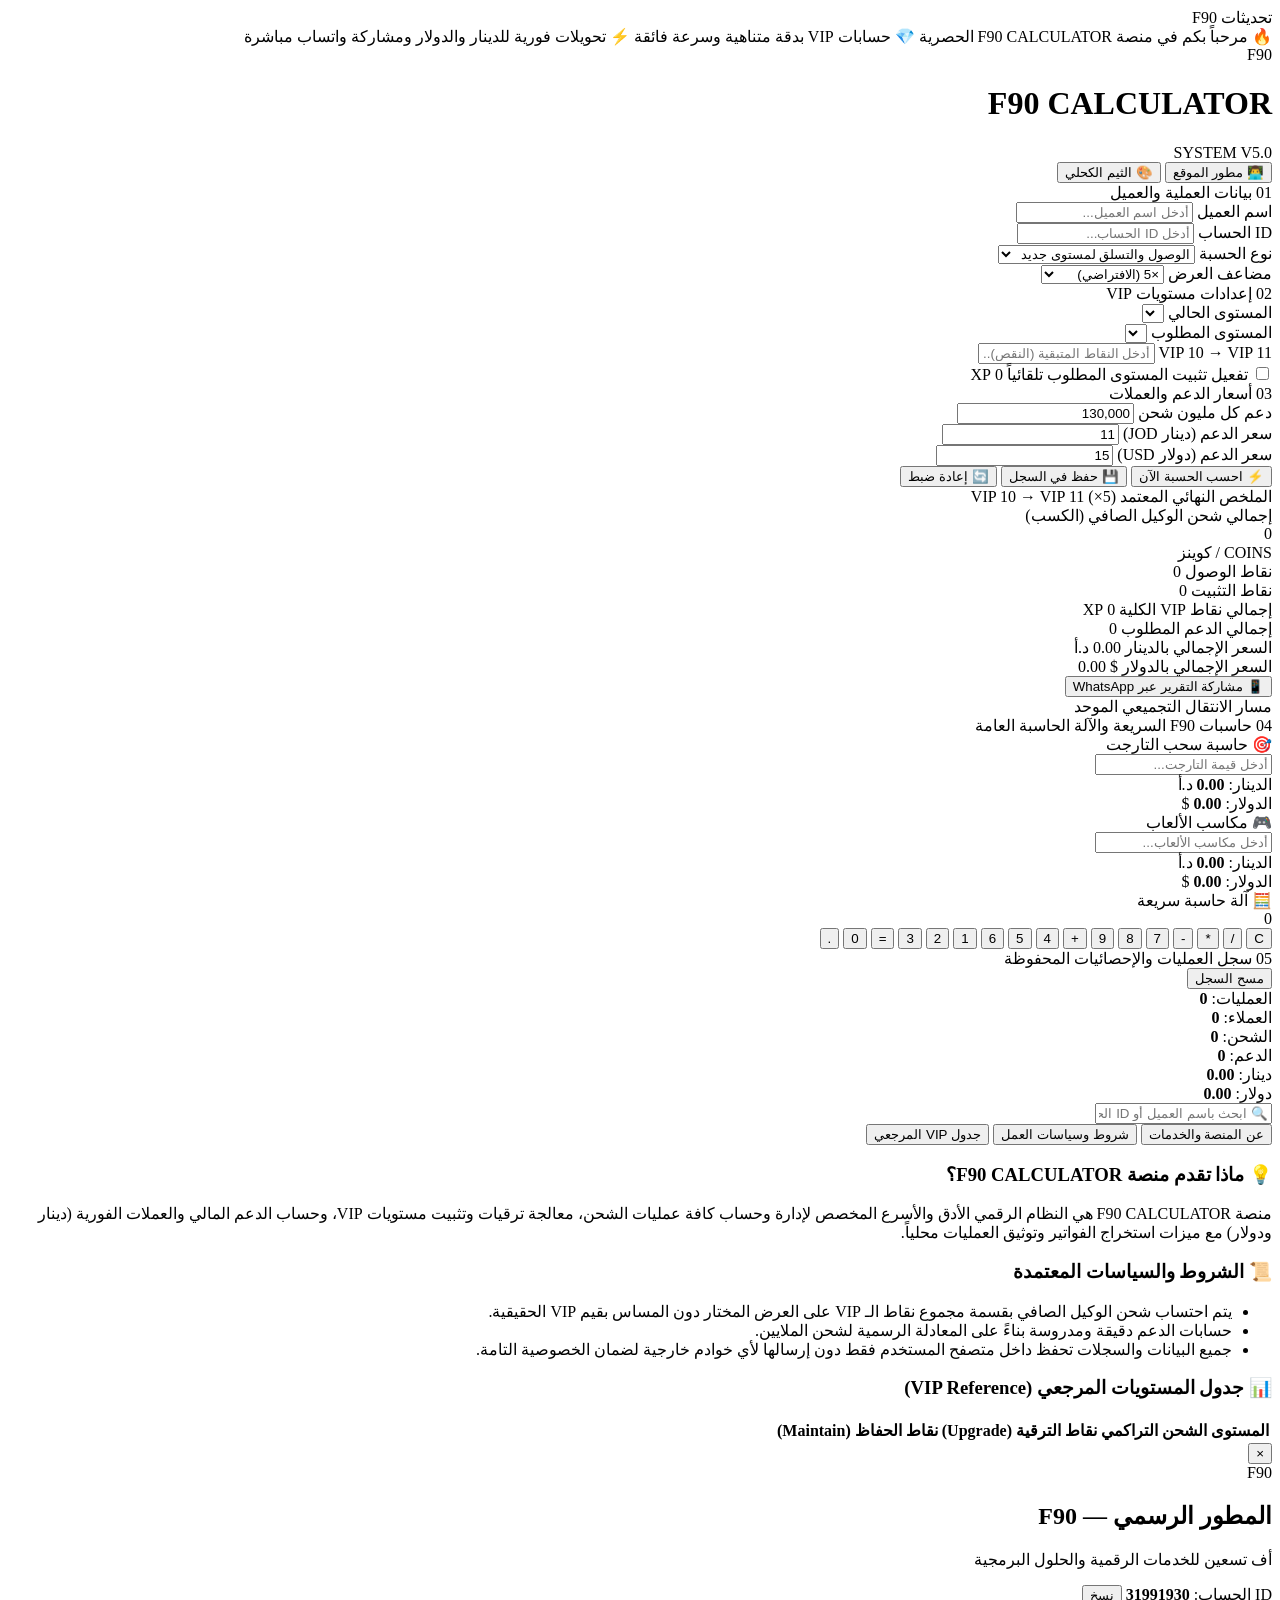
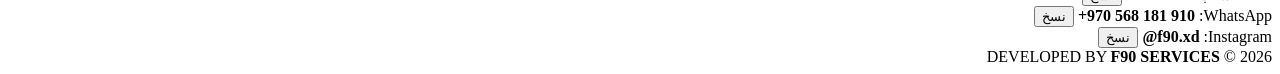
==== commit 09719f61: "Update and rename index (5).html to index.html" ====
--- a/index.html
+++ b/index.html
@@ -3,269 +3,220 @@
 <head>
     <meta charset="UTF-8">
     <meta name="viewport" content="width=device-width, initial-scale=1.0, maximum-scale=1.0, user-scalable=no">
-    <title>F90 Calculator | النظام الملكي لحسابات الشحن و VIP</title>
+    <title>F90 CALCULATOR — النظام الرقمي الاحترافي</title>
     <link rel="stylesheet" href="style.css">
     <link rel="preconnect" href="https://fonts.googleapis.com">
     <link rel="preconnect" href="https://fonts.gstatic.com" crossorigin>
-    <link href="https://fonts.googleapis.com/css2?family=Cairo:wght@300;400;600;700;800;900;1000&display=swap" rel="stylesheet">
+    <link href="https://fonts.googleapis.com/css2?family=Cairo:wght@400;600;700;800;900;1000&family=JetBrains+Mono:wght@700&display=swap" rel="stylesheet">
 </head>
-<body>
-
-    <!-- Ambient Glow Background Background Effects -->
-    <div class="bg-glow spot-1"></div>
-    <div class="bg-glow spot-2"></div>
-
-    <div class="app-container">
-        <!-- Main Header -->
-        <header class="main-header">
-            <div class="header-top">
-                <div class="brand-badge">
-                    <span class="pulse-dot"></span>
-                    <span>ULTRA VIP SYSTEM</span>
-                </div>
-                <button id="themeToggle" class="btn-theme" type="button" aria-label="تغيير الثيم">
-                    <span class="theme-icon">🌙</span>
-                    <span class="theme-text">الوضع الليلي</span>
+<body class="theme-slate">
+
+    <!-- Top Announcement Bar -->
+    <div class="ticker-wrap">
+        <div class="ticker-label">تحديثات F90</div>
+        <div class="ticker-text">
+            <span>🔥 مرحباً بكم في منصة F90 CALCULATOR الحصرية</span>
+            <span>💎 حسابات VIP بدقة متناهية وسرعة فائقة</span>
+            <span>⚡ تحويلات فورية للدينار والدولار ومشاركة واتساب مباشرة</span>
+        </div>
+    </div>
+
+    <!-- Main Navigation Header -->
+    <header class="app-header">
+        <div class="header-container">
+            <div class="brand-block">
+                <div class="logo-icon">F90</div>
+                <div class="brand-text">
+                    <h1>F90 CALCULATOR</h1>
+                    <span class="badge-tech">SYSTEM V5.0</span>
+                </div>
+            </div>
+
+            <nav class="header-actions">
+                <button id="devModalBtn" class="nav-btn btn-dev" type="button">
+                    <span class="btn-icon">👨‍💻</span>
+                    <span>مطور الموقع</span>
                 </button>
-            </div>
+                <button id="themeToggleBtn" class="nav-btn btn-theme" type="button">
+                    <span class="btn-icon">🎨</span>
+                    <span id="themeName">الثيم الكحلي</span>
+                </button>
+            </nav>
+        </div>
+    </header>
+
+    <!-- Main App Layout -->
+    <main class="app-viewport">
+        
+        <!-- TOP SECTION: Customer & Config -->
+        <section class="panel-section">
+            <div class="panel-header">
+                <div class="panel-title"><span class="step-badge">01</span> بيانات العملية والعميل</div>
+            </div>
+            <div class="panel-body grid-form-4">
+                <div class="field-group">
+                    <label for="clientName">اسم العميل</label>
+                    <input type="text" id="clientName" placeholder="أدخل اسم العميل...">
+                </div>
+                <div class="field-group">
+                    <label for="clientId">ID الحساب</label>
+                    <input type="text" id="clientId" placeholder="أدخل ID الحساب...">
+                </div>
+                <div class="field-group">
+                    <label for="vipMode">نوع الحسبة</label>
+                    <select id="vipMode" class="styled-select">
+                        <option value="reach" selected>الوصول والتسلق لمستوى جديد</option>
+                        <option value="currentLock">تثبيت واستدامة المستوى الحالي</option>
+                    </select>
+                </div>
+                <div class="field-group">
+                    <label for="multiplier">مضاعف العرض</label>
+                    <select id="multiplier" class="styled-select focus-blue">
+                        <option value="1">×1 (عادي)</option>
+                        <option value="2">×2</option>
+                        <option value="3">×3</option>
+                        <option value="4">×4</option>
+                        <option value="5" selected>×5 (الافتراضي)</option>
+                        <option value="6">×6</option>
+                        <option value="7">×7</option>
+                        <option value="8">×8</option>
+                        <option value="9">×9</option>
+                        <option value="10">×10 (الحد الأقصى)</option>
+                    </select>
+                </div>
+            </div>
+            <div id="clientStatus" class="status-msg hidden"></div>
+        </section>
+
+        <!-- MAIN CORE GRID: Calculator Inputs vs Summary Dashboard -->
+        <div class="core-grid">
             
-            <div class="brand-title-wrap">
-                <h1 class="main-title">F90 CALCULATOR</h1>
-                <p class="sub-title">المنصة الاحترافية المتكاملة لخدمات الشحن وحسابات الـ VIP لوكالة مجلس القمة</p>
-            </div>
-
-            <!-- Quick Navigation Pills -->
-            <nav class="quick-nav">
-                <a href="#sec-calc" class="nav-chip active">حاسبة VIP</a>
-                <a href="#sec-subcalcs" class="nav-chip">حاسبة التارجت والألعاب</a>
-                <a href="#sec-stats" class="nav-chip">الإحصائيات والسجل</a>
-                <a href="#sec-services" class="nav-chip">خدماتنا وسياساتنا</a>
-                <a href="#sec-vip-table" class="nav-chip">جدول المستويات</a>
-            </nav>
-        </header>
-
-        <!-- Main Workspace Grid -->
-        <div class="main-grid">
-            
-            <!-- Right Column / Primary Calculator -->
-            <div class="grid-column main-controls-col">
+            <!-- Left Side: VIP Engine & Rates -->
+            <div class="core-column">
                 
-                <!-- Section 01: Client Data -->
-                <section class="card collapsible-card" id="sec-client">
-                    <div class="card-header" data-toggle="clientBody">
-                        <div class="header-title-wrap">
-                            <span class="step-num">01</span>
-                            <div>
-                                <h2 class="card-title">بيانات العميل والعملية</h2>
-                                <p class="card-desc">تحديد هوية الحساب للتوثيق والحفظ</p>
-                            </div>
-                        </div>
-                        <span class="collapse-icon">⌃</span>
-                    </div>
-                    <div class="card-body" id="clientBody">
-                        <div class="input-grid grid-2">
-                            <div class="input-field">
-                                <label for="clientName">اسم العميل</label>
-                                <div class="input-wrapper">
-                                    <input type="text" id="clientName" placeholder="أدخل اسم العميل...">
-                                </div>
-                            </div>
-                            <div class="input-field">
-                                <label for="clientId">ID الحساب</label>
-                                <div class="input-wrapper">
-                                    <input type="text" id="clientId" placeholder="أدخل ID الحساب...">
-                                </div>
-                            </div>
-                        </div>
-                        <div id="clientStatus" class="status-banner hidden"></div>
-                    </div>
-                </section>
-
-                <!-- Section 02: VIP Calculation Engine -->
-                <section class="card" id="sec-calc">
-                    <div class="card-header border-none">
-                        <div class="header-title-wrap">
-                            <span class="step-num">02</span>
-                            <div>
-                                <h2 class="card-title">حسبة مستويات VIP</h2>
-                                <p class="card-desc">ضبط الانتقالات، التثبيت والعروض المتاحة</p>
-                            </div>
-                        </div>
-                    </div>
-                    
-                    <div class="card-body">
-                        <div class="input-grid grid-3">
-                            <div class="input-field">
+                <!-- VIP Levels Config Panel -->
+                <section class="panel-section">
+                    <div class="panel-header">
+                        <div class="panel-title"><span class="step-badge">02</span> إعدادات مستويات VIP</div>
+                    </div>
+                    <div class="panel-body">
+                        <div class="grid-form-3">
+                            <div class="field-group">
                                 <label for="currentVip">المستوى الحالي</label>
                                 <select id="currentVip" class="styled-select"></select>
                             </div>
-                            <div class="input-field">
+                            <div class="field-group">
                                 <label for="targetVip">المستوى المطلوب</label>
                                 <select id="targetVip" class="styled-select"></select>
                             </div>
-                            <div class="input-field">
-                                <label for="multiplier">مضاعف العرض</label>
-                                <select id="multiplier" class="styled-select highlight-select">
-                                    <option value="1">×1 (عادي)</option>
-                                    <option value="2">×2</option>
-                                    <option value="3">×3</option>
-                                    <option value="4">×4</option>
-                                    <option value="5" selected>×5 (الافتراضي)</option>
-                                    <option value="6">×6</option>
-                                    <option value="7">×7</option>
-                                    <option value="8">×8</option>
-                                    <option value="9">×9</option>
-                                    <option value="10">×10 (الماكس)</option>
-                                </select>
+                            <div class="field-group">
+                                <label id="transitionLabel" for="firstTransitionInput" class="highlight-label">VIP 10 → VIP 11</label>
+                                <input type="text" id="firstTransitionInput" placeholder="أدخل النقاط المتبقية (النقص)...">
                             </div>
                         </div>
 
-                        <div class="input-field mt-15">
-                            <label for="vipMode">نوع العملية الحسابية</label>
-                            <select id="vipMode" class="styled-select">
-                                <option value="reach" selected>الوصول والتسلق إلى مستوى جديد</option>
-                                <option value="currentLock">تثبيت واستدامة المستوى الحالي فقط</option>
-                            </select>
-                        </div>
-
-                        <!-- Dynamic Reach Box -->
-                        <div id="reachContainer" class="dynamic-container mt-15">
-                            <div class="alert-info">
-                                💡 <strong>ملاحظة الذكاء الحسابي:</strong> أدخل قيمة الانتقال الأول فقط، والأنظمة تحسب بقية المستويات تلقائياً بناءً على جدول المستويات المعتمد.
-                            </div>
-                            
-                            <div class="input-field mt-15">
-                                <label id="transitionLabel" for="firstTransitionInput" class="gold-label">VIP 10 → VIP 11</label>
-                                <div class="input-wrapper glow-input">
-                                    <input type="text" id="firstTransitionInput" placeholder="أدخل قيمة النقاط المتبقية (النقص)...">
-                                </div>
-                            </div>
-
-                            <div class="toggle-control mt-15">
-                                <label class="switch-ui">
-                                    <input type="checkbox" id="enableTargetLock">
-                                    <span class="slider-ui round"></span>
-                                </label>
-                                <span class="toggle-text">تفعيل تثبيت المستوى المطلوب أيضاً</span>
-                            </div>
-
-                            <div id="targetLockBox" class="target-lock-card hidden mt-10">
-                                <div class="lock-header">
-                                    <span id="targetLockTitle">تثبيت VIP --</span>
-                                    <span class="badge-lock">تثبيت تلقائي</span>
-                                </div>
-                                <div class="lock-body">
-                                    نقاط التثبيت المطلوبة: <strong id="targetLockValue">0</strong> XP
-                                </div>
-                            </div>
+                        <div id="targetLockRow" class="lock-toggle-wrap mt-15">
+                            <label class="switch-control">
+                                <input type="checkbox" id="enableTargetLock">
+                                <span class="switch-slider"></span>
+                            </label>
+                            <span class="switch-label-text">تفعيل تثبيت المستوى المطلوب تلقائياً</span>
+                            <span id="targetLockValueDisplay" class="badge-lock-val hidden">0 XP</span>
                         </div>
                     </div>
                 </section>
 
-                <!-- Section 03: Support & Rates Settings -->
-                <section class="card" id="sec-rates">
-                    <div class="card-header border-none">
-                        <div class="header-title-wrap">
-                            <span class="step-num">03</span>
-                            <div>
-                                <h2 class="card-title">إعدادات الدعم والعملات</h2>
-                                <p class="card-desc">معدلات الدعم وأسعار صرف الدينار والدولار</p>
-                            </div>
-                        </div>
-                    </div>
-                    
-                    <div class="card-body">
-                        <div class="input-grid grid-3">
-                            <div class="input-field">
-                                <label for="supportRate">دعم كل مليون شحن</label>
-                                <input type="text" id="supportRate" value="130,000">
-                            </div>
-                            <div class="input-field">
-                                <label for="jodRate">سعر الدعم (دينار JOD)</label>
-                                <input type="text" id="jodRate" value="11">
-                            </div>
-                            <div class="input-field">
-                                <label for="usdRate">سعر الدعم (دولار USD)</label>
-                                <input type="text" id="usdRate" value="15">
-                            </div>
+                <!-- Support Rates Panel -->
+                <section class="panel-section">
+                    <div class="panel-header">
+                        <div class="panel-title"><span class="step-badge">03</span> أسعار الدعم والعملات</div>
+                    </div>
+                    <div class="panel-body grid-form-3">
+                        <div class="field-group">
+                            <label for="supportRate">دعم كل مليون شحن</label>
+                            <input type="text" id="supportRate" value="130,000">
+                        </div>
+                        <div class="field-group">
+                            <label for="jodRate">سعر الدعم (دينار JOD)</label>
+                            <input type="text" id="jodRate" value="11">
+                        </div>
+                        <div class="field-group">
+                            <label for="usdRate">سعر الدعم (دولار USD)</label>
+                            <input type="text" id="usdRate" value="15">
                         </div>
                     </div>
                 </section>
 
-                <!-- Action Controls -->
-                <div class="main-actions">
-                    <button id="calculateBtn" class="btn btn-primary btn-glow" type="button">
-                        <span>⚡ احسب الآن</span>
-                    </button>
-                    <button id="saveBtn" class="btn btn-success" type="button">
-                        <span>💾 حفظ في السجل</span>
-                    </button>
-                    <button id="newBtn" class="btn btn-secondary" type="button">
-                        <span>🔄 عملية جديدة</span>
-                    </button>
-                </div>
-
-            </div>
-
-            <!-- Left Column / Live Output Panel -->
-            <div class="grid-column live-output-col">
+                <!-- Actions Bar -->
+                <div class="action-grid">
+                    <button id="calculateBtn" class="action-btn btn-calc" type="button">⚡ احسب الحسبة الآن</button>
+                    <button id="saveBtn" class="action-btn btn-save" type="button">💾 حفظ في السجل</button>
+                    <button id="newBtn" class="action-btn btn-reset" type="button">🔄 إعادة ضبط</button>
+                </div>
+
+            </div>
+
+            <!-- Right Side: Clean Executive Dashboard -->
+            <div class="core-column">
                 
-                <!-- Display Card -->
-                <section class="card display-card">
-                    <div class="display-badge">النتيجة النهائية المعتمدة</div>
-                    
-                    <div class="display-route">
-                        <span id="resultTransitionText" class="route-text">VIP 10 → VIP 11</span>
-                        <span id="resultMultiplierBadge" class="badge-tag">×5</span>
-                    </div>
-
-                    <div class="display-main-val-wrap">
-                        <span class="val-label">إجمالي شحن الوكيل المطلوب</span>
-                        <div id="actualChargeDisplay" class="val-number">0</div>
-                        <span class="val-unit">COINS / كوينز</span>
-                    </div>
-
-                    <button id="copyInvoiceBtn" class="btn btn-invoice mt-15" type="button">
-                        <span>📋 نسخ تقرير الحسبة للعميل (واتساب)</span>
+                <!-- Main Executive Summary Card -->
+                <section class="exec-dashboard-card">
+                    <div class="exec-header">
+                        <span class="exec-tag">الملخص النهائي المعتمد</span>
+                        <span id="summaryRouteBadge" class="exec-route">VIP 10 → VIP 11 (×5)</span>
+                    </div>
+
+                    <!-- Main Result Units -->
+                    <div class="primary-result-box">
+                        <div class="res-caption">إجمالي شحن الوكيل الصافي (الكسب)</div>
+                        <div id="actualChargeDisplay" class="res-value">0</div>
+                        <div class="res-unit">COINS / كوينز</div>
+                    </div>
+
+                    <!-- Grid Stats Matrix -->
+                    <div class="res-matrix-grid">
+                        <div class="matrix-item">
+                            <span class="m-title">نقاط الوصول</span>
+                            <span id="reachPoints" class="m-num cyan-text">0</span>
+                        </div>
+                        <div class="matrix-item">
+                            <span class="m-title">نقاط التثبيت</span>
+                            <span id="lockPoints" class="m-num cyan-text">0</span>
+                        </div>
+                        <div class="matrix-item span-2">
+                            <span class="m-title">إجمالي نقاط VIP الكلية</span>
+                            <span id="totalVipPoints" class="m-num red-text">0 XP</span>
+                        </div>
+                        <div class="matrix-item span-2">
+                            <span class="m-title">إجمالي الدعم المطلوب</span>
+                            <span id="supportNeeded" class="m-num cyan-text">0</span>
+                        </div>
+                        <div class="matrix-item price-item jod">
+                            <span class="m-title">السعر الإجمالي بالدينار</span>
+                            <span id="jodTotal" class="m-num">0.00 د.أ</span>
+                        </div>
+                        <div class="matrix-item price-item usd">
+                            <span class="m-title">السعر الإجمالي بالدولار</span>
+                            <span id="usdTotal" class="m-num">$ 0.00</span>
+                        </div>
+                    </div>
+
+                    <!-- WhatsApp Sharing Button -->
+                    <button id="shareWhatsappBtn" class="btn-whatsapp" type="button">
+                        <span class="wa-icon">📱</span>
+                        <span>مشاركة التقرير عبر WhatsApp</span>
                     </button>
                 </section>
 
-                <!-- Breakdown Stat Cards -->
-                <div class="stats-matrix grid-2">
-                    <div class="card mini-stat-card">
-                        <span class="m-label">نقاط الوصول</span>
-                        <strong id="reachPoints" class="m-val">0</strong>
-                    </div>
-                    <div class="card mini-stat-card">
-                        <span class="m-label">نقاط التثبيت</span>
-                        <strong id="lockPoints" class="m-val">0</strong>
-                    </div>
-                    <div class="card mini-stat-card span-2">
-                        <span class="m-label">إجمالي نقاط VIP الكلية</span>
-                        <strong id="totalVipPoints" class="m-val gold-glow-text">0</strong>
-                    </div>
-                    <div class="card mini-stat-card span-2">
-                        <span class="m-label">إجمالي الدعم المستحق</span>
-                        <strong id="supportNeeded" class="m-val">0</strong>
-                    </div>
-                    <div class="card mini-stat-card price-card jod">
-                        <span class="m-label">السعر الإجمالي (دينار)</span>
-                        <strong id="jodTotal" class="m-val">0.00 د.أ</strong>
-                    </div>
-                    <div class="card mini-stat-card price-card usd">
-                        <span class="m-label">السعر الإجمالي (دولار)</span>
-                        <strong id="usdTotal" class="m-val">$ 0.00</strong>
-                    </div>
-                </div>
-
-                <!-- Equation Display -->
-                <section class="card math-card">
-                    <h3 class="math-title">📐 تفكيك المعادلة الحسابية</h3>
-                    <div id="formulaText" class="code-box">
-                        نقاط الوصول (0) + التثبيت (0) = الإجمالي (0) ÷ العرض (×5) = 0
-                    </div>
-                    <div id="supportFormulaText" class="code-box mt-10">
-                        حسبة الدعم: الشحن (0) ÷ 1,000,000 × 130,000 = 0
+                <!-- Detailed Single Transition Timeline Summary -->
+                <section class="panel-section">
+                    <div class="panel-header">
+                        <div class="panel-title">مسار الانتقال التجميعي الموحد</div>
+                    </div>
+                    <div class="panel-body">
+                        <div id="transitionsList" class="transitions-flow-box">
+                            <!-- Rendered dynamically without duplicates -->
+                        </div>
                     </div>
                 </section>
 
@@ -273,233 +224,177 @@
 
         </div>
 
-        <!-- Section: F90 Sub-Calculators -->
-        <section class="card mt-25" id="sec-subcalcs">
-            <div class="card-header border-none">
-                <div class="header-title-wrap">
-                    <span class="step-num">04</span>
-                    <div>
-                        <h2 class="card-title">حاسبات F90 السريعة</h2>
-                        <p class="card-desc">حاسبة التارجت الحرة وحاسبة مكاسب الألعاب الفورية</p>
-                    </div>
-                </div>
-            </div>
-
-            <div class="card-body">
-                <div class="grid-2 gap-20">
-                    <!-- Calc 1 -->
-                    <div class="sub-calc-card">
-                        <div class="sub-calc-head">
-                            <span class="sub-icon">🎯</span>
-                            <h4>حاسبة سحب التارجت</h4>
-                        </div>
-                        <div class="input-field mt-10">
-                            <input type="text" id="targetInput" placeholder="أدخل قيمة التارجت المطلوب...">
-                        </div>
-                        <div class="calc-output-pills mt-15">
-                            <div class="out-pill">الدينار الأردني: <strong id="targetJod">0.00</strong> د.أ</div>
-                            <div class="out-pill">الدولار الأمريكي: <strong id="targetUsd">0.00</strong> $</div>
-                        </div>
-                    </div>
-
-                    <!-- Calc 2 -->
-                    <div class="sub-calc-card">
-                        <div class="sub-calc-head">
-                            <span class="sub-icon">🎮</span>
-                            <h4>حاسبة مكاسب الألعاب</h4>
-                        </div>
-                        <div class="input-field mt-10">
-                            <input type="text" id="gamesInput" placeholder="أدخل نقاط/مكاسب الألعاب...">
-                        </div>
-                        <div class="calc-output-pills mt-15">
-                            <div class="out-pill">الدينار الأردني: <strong id="gamesJod">0.00</strong> د.أ</div>
-                            <div class="out-pill">الدولار الأمريكي: <strong id="gamesUsd">0.00</strong> $</div>
-                        </div>
-                    </div>
-                </div>
+        <!-- QUICK TOOLS SECTION: Target, Games & Standard Calculator -->
+        <section class="panel-section mt-25">
+            <div class="panel-header">
+                <div class="panel-title"><span class="step-badge">04</span> حاسبات F90 السريعة والآلة الحاسبة العامة</div>
+            </div>
+            <div class="panel-body grid-tools-3">
+                
+                <!-- Target Calc -->
+                <div class="tool-card">
+                    <div class="tool-head">🎯 حاسبة سحب التارجت</div>
+                    <div class="field-group mt-10">
+                        <input type="text" id="targetInput" placeholder="أدخل قيمة التارجت...">
+                    </div>
+                    <div class="tool-results mt-10">
+                        <div>الدينار: <strong id="targetJod">0.00</strong> د.أ</div>
+                        <div>الدولار: <strong id="targetUsd">0.00</strong> $</div>
+                    </div>
+                </div>
+
+                <!-- Games Calc -->
+                <div class="tool-card">
+                    <div class="tool-head">🎮 مكاسب الألعاب</div>
+                    <div class="field-group mt-10">
+                        <input type="text" id="gamesInput" placeholder="أدخل مكاسب الألعاب...">
+                    </div>
+                    <div class="tool-results mt-10">
+                        <div>الدينار: <strong id="gamesJod">0.00</strong> د.أ</div>
+                        <div>الدولار: <strong id="gamesUsd">0.00</strong> $</div>
+                    </div>
+                </div>
+
+                <!-- Embedded Standard Calculator -->
+                <div class="tool-card std-calc-card">
+                    <div class="tool-head">🧮 آلة حاسبة سريعة</div>
+                    <div class="std-calc-display" id="calcDisplay">0</div>
+                    <div class="std-calc-buttons">
+                        <button onclick="calcPad('C')" class="btn-c">C</button>
+                        <button onclick="calcPad('/')">/</button>
+                        <button onclick="calcPad('*')">*</button>
+                        <button onclick="calcPad('-')">-</button>
+                        <button onclick="calcPad('7')">7</button>
+                        <button onclick="calcPad('8')">8</button>
+                        <button onclick="calcPad('9')">9</button>
+                        <button onclick="calcPad('+')" class="btn-plus">+</button>
+                        <button onclick="calcPad('4')">4</button>
+                        <button onclick="calcPad('5')">5</button>
+                        <button onclick="calcPad('6')">6</button>
+                        <button onclick="calcPad('1')">1</button>
+                        <button onclick="calcPad('2')">2</button>
+                        <button onclick="calcPad('3')">3</button>
+                        <button onclick="calcPad('=')" class="btn-eq">=</button>
+                        <button onclick="calcPad('0')" class="btn-zero">0</button>
+                        <button onclick="calcPad('.')">.</button>
+                    </div>
+                </div>
+
             </div>
         </section>
 
-        <!-- Section: System Services & Policies -->
-        <section class="card mt-25" id="sec-services">
-            <div class="card-header border-none">
-                <div class="header-title-wrap">
-                    <span class="step-num">05</span>
-                    <div>
-                        <h2 class="card-title">خدمات النظام وسياسات الشحن</h2>
-                        <p class="card-desc">دليل الاستخدام الكامل والضوابط المعتمدة في F90 Calculator</p>
-                    </div>
-                </div>
-            </div>
-
-            <div class="card-body">
-                <div class="grid-2 gap-20">
-                    <div class="policy-block">
-                        <h3 class="p-title">✨ الخدمات التي يقدمها النظام</h3>
-                        <ul class="p-list">
-                            <li><strong>حساب تكاليف الترقية:</strong> حساب دقيق لمقدار الكوينز والنقاط المتبقية للوصول لأي مستوى VIP.</li>
-                            <li><strong>تثبيت المستويات:</strong> حساب التكلفة الفعلية للحفاظ على المستوى الحالي أو المستوى المستهدف دون الهبوط.</li>
-                            <li><strong>مضاعفات العروض:</strong> إمكانية تطبيق العروض التنافسية من (×1 حتى ×10) بتقسيم نقاط VIP مع عدم المساس بالقيمة الحقيقية.</li>
-                            <li><strong>حسابات الدعم الشاملة:</strong> حساب الدعم المكتسب لكل مليون شحن وتحويل القيمة تلقائياً بالدينار والدولار.</li>
-                            <li><strong>توثيق الفواتير:</strong> توليد تقارير مالية سريعة قابلة للإرسال المباشر للعميل عبر وسائل التواصل.</li>
-                        </ul>
-                    </div>
-
-                    <div class="policy-block">
-                        <h3 class="p-title">📜 سياسات وقواعد الشحن المعتمدة</h3>
-                        <ul class="p-list">
-                            <li><strong>قاعدة تقسيم العرض:</strong> يتم تقسيم نقاط VIP الإجمالية على العرض المختار للحصول على شحن الوكيل الصافي.</li>
-                            <li><strong>حساب الانتقال المتعدد:</strong> أدخل النقص المتبقي للانتقال الأول، وجميع الانتقالات التالية تُحسب تلقائياً وبدقة من جدول الأرقام المعتمد.</li>
-                            <li><strong>الدعم التلقائي:</strong> الدعم يحسب بناءً على معادلة الشحن المعتمدة دون زيادة أو نقصان لضمان حقوق الطرفين.</li>
-                            <li><strong>حفظ البيانات:</strong> السجلات تُحفظ في متصفحك محلياً بشكل آمن ومحمي بالكامل دون الحاجة لاتصال بالخادم.</li>
-                        </ul>
-                    </div>
+        <!-- SAVED RECORDS & STATS DASHBOARD -->
+        <section class="panel-section mt-25">
+            <div class="panel-header">
+                <div class="panel-title"><span class="step-badge">05</span> سجل العمليات والإحصائيات المحفوظة</div>
+                <button id="clearHistoryBtn" class="btn-clear" type="button">مسح السجل</button>
+            </div>
+            <div class="panel-body">
+                
+                <!-- Analytics Grid -->
+                <div class="analytics-bar mb-15">
+                    <div class="a-item">العمليات: <strong id="statOperations">0</strong></div>
+                    <div class="a-item">العملاء: <strong id="statCustomers">0</strong></div>
+                    <div class="a-item">الشحن: <strong id="statCharge">0</strong></div>
+                    <div class="a-item">الدعم: <strong id="statSupport">0</strong></div>
+                    <div class="a-item">دينار: <strong id="statJod">0.00</strong></div>
+                    <div class="a-item">دولار: <strong id="statUsd">0.00</strong></div>
+                </div>
+
+                <div class="field-group mb-15">
+                    <input type="text" id="historySearch" placeholder="🔍 ابحث باسم العميل أو ID الحساب بسرعة...">
+                </div>
+
+                <div id="historyList" class="history-grid">
+                    <!-- Saved Operations rendered dynamically -->
                 </div>
             </div>
         </section>
 
-        <!-- Section: Stats Dashboard -->
-        <section class="card collapsible-card mt-25" id="sec-stats">
-            <div class="card-header" data-toggle="statsBody">
-                <div class="header-title-wrap">
-                    <span class="step-num">06</span>
-                    <div>
-                        <h2 class="card-title">لوحة الإحصائيات العامة</h2>
-                        <p class="card-desc">تحليل ملخص للعمليات المحفوظة في السجل</p>
-                    </div>
-                </div>
-                <span class="collapse-icon">⌃</span>
-            </div>
-            <div class="card-body" id="statsBody">
-                <div class="grid-4 gap-12 mt-10">
-                    <div class="analytics-card">
-                        <span>إجمالي العمليات</span>
-                        <strong id="statOperations">0</strong>
-                    </div>
-                    <div class="analytics-card">
-                        <span>عدد العملاء</span>
-                        <strong id="statCustomers">0</strong>
-                    </div>
-                    <div class="analytics-card">
-                        <span>إجمالي الشحن</span>
-                        <strong id="statCharge">0</strong>
-                    </div>
-                    <div class="analytics-card">
-                        <span>إجمالي الدعم</span>
-                        <strong id="statSupport">0</strong>
-                    </div>
-                    <div class="analytics-card">
-                        <span>إجمالي نقاط VIP</span>
-                        <strong id="statVipPoints">0</strong>
-                    </div>
-                    <div class="analytics-card">
-                        <span>الإجمالي (دينار)</span>
-                        <strong id="statJod">0.00</strong>
-                    </div>
-                    <div class="analytics-card">
-                        <span>الإجمالي (دولار)</span>
-                        <strong id="statUsd">0.00</strong>
-                    </div>
-                    <div class="analytics-card">
-                        <span>أعلى تارجت</span>
-                        <strong id="statHighestVip">VIP -</strong>
-                    </div>
-                </div>
+        <!-- FOOTER TABS SYSTEM (Hidden Info & Policies) -->
+        <section class="footer-info-system mt-25">
+            <div class="info-tabs-nav">
+                <button class="info-tab-btn active" data-tab="tab-services">عن المنصة والخدمات</button>
+                <button class="info-tab-btn" data-tab="tab-policies">شروط وسياسات العمل</button>
+                <button class="info-tab-btn" data-tab="tab-vip-ref">جدول VIP المرجعي</button>
+            </div>
+
+            <div class="info-tab-content">
+                
+                <!-- Services Tab -->
+                <div id="tab-services" class="tab-pane active">
+                    <h3>💡 ماذا تقدم منصة F90 CALCULATOR؟</h3>
+                    <p>منصة F90 CALCULATOR هي النظام الرقمي الأدق والأسرع المخصص لإدارة وحساب كافة عمليات الشحن، معالجة ترقيات وتثبيت مستويات VIP، وحساب الدعم المالي والعملات الفورية (دينار ودولار) مع ميزات استخراج الفواتير وتوثيق العمليات محلياً.</p>
+                </div>
+
+                <!-- Policies Tab -->
+                <div id="tab-policies" class="tab-pane">
+                    <h3>📜 الشروط والسياسات المعتمدة</h3>
+                    <ul>
+                        <li>يتم احتساب شحن الوكيل الصافي بقسمة مجموع نقاط الـ VIP على العرض المختار دون المساس بقيم VIP الحقيقية.</li>
+                        <li>حسابات الدعم دقيقة ومدروسة بناءً على المعادلة الرسمية لشحن الملايين.</li>
+                        <li>جميع البيانات والسجلات تحفظ داخل متصفح المستخدم فقط دون إرسالها لأي خوادم خارجية لضمان الخصوصية التامة.</li>
+                    </ul>
+                </div>
+
+                <!-- VIP Reference Table Tab -->
+                <div id="tab-vip-ref" class="tab-pane">
+                    <h3>📊 جدول المستويات المرجعي (VIP Reference)</h3>
+                    <div class="table-scroll">
+                        <table class="data-table">
+                            <thead>
+                                <tr>
+                                    <th>المستوى</th>
+                                    <th>الشحن التراكمي</th>
+                                    <th>نقاط الترقية (Upgrade)</th>
+                                    <th>نقاط الحفاظ (Maintain)</th>
+                                </tr>
+                            </thead>
+                            <tbody id="vipTableBody">
+                                <!-- Rendered dynamically -->
+                            </tbody>
+                        </table>
+                    </div>
+                </div>
+
             </div>
         </section>
 
-        <!-- Section: Saved Records & History -->
-        <section class="card collapsible-card mt-25" id="sec-history">
-            <div class="card-header" data-toggle="historyBody">
-                <div class="header-title-wrap">
-                    <span class="step-num">07</span>
-                    <div>
-                        <h2 class="card-title">سجل العمليات والعملاء</h2>
-                        <p class="card-desc">سجل تفاعلي محلي مع إمكانية الاسترجاع والبحث الفوري</p>
-                    </div>
-                </div>
-                <span class="collapse-icon">⌃</span>
-            </div>
-            <div class="card-body" id="historyBody">
-                <div class="history-filter-bar">
-                    <div class="search-wrap">
-                        <input type="text" id="historySearch" placeholder="🔍 ابحث باسم العميل أو ID الحساب...">
-                    </div>
-                    <button id="clearHistory" class="btn btn-danger-outline" type="button">مسح السجل بالكامل</button>
-                </div>
-                <div id="history" class="history-container mt-15">
-                    <!-- Dynamic Records Rendered Here -->
-                </div>
-            </div>
-        </section>
-
-        <!-- Section: Official VIP Reference Table -->
-        <section class="card mt-25" id="sec-vip-table">
-            <div class="card-header border-none">
-                <div class="header-title-wrap">
-                    <span class="step-num">08</span>
-                    <div>
-                        <h2 class="card-title">الجدول المرجعي لمستويات VIP</h2>
-                        <p class="card-desc">الجدول الرسمي المعتمد للشحن ونقاط الترقية والتثبيت</p>
-                    </div>
-                </div>
-            </div>
-            <div class="card-body">
-                <div class="table-container">
-                    <table class="luxury-table">
-                        <thead>
-                            <tr>
-                                <th>المستوى</th>
-                                <th>إجمالي الشحن التراكمي</th>
-                                <th>XP المطلوب للترقية (Upgrade)</th>
-                                <th>XP الحفاظ والتثبيت (Maintain)</th>
-                            </tr>
-                        </thead>
-                        <tbody id="vipTableBody">
-                            <!-- Dynamic Content -->
-                        </tbody>
-                    </table>
-                </div>
-            </div>
-        </section>
-
-        <!-- Developer Contact Card -->
-        <section class="card developer-contact-card mt-25">
-            <div class="dev-card-inner">
-                <div class="dev-info-side">
-                    <div class="dev-badge">OFFICIAL DEVELOPER</div>
-                    <h3 class="dev-name">F90 SERVICES</h3>
-                    <p class="dev-desc">المطور المعتمد للنظام والمطور الرسمي لوكالة مجلس القمة الأردنية</p>
-                </div>
-                <div class="dev-links-side">
-                    <div class="dev-link-item">
-                        <span class="link-label">ID الحساب:</span>
-                        <span class="link-val">31991930</span>
-                        <button class="copy-btn" data-copy="31991930">نسخ ID</button>
-                    </div>
-                    <div class="dev-link-item">
-                        <span class="link-label">WhatsApp:</span>
-                        <span class="link-val" dir="ltr">+970 568 181 910</span>
-                        <button class="copy-btn" data-copy="+970568181910">نسخ الرقم</button>
-                    </div>
-                    <div class="dev-link-item">
-                        <span class="link-label">Instagram:</span>
-                        <span class="link-val" dir="ltr">@f90.xd</span>
-                        <button class="copy-btn" data-copy="f90.xd">نسخ اليوزر</button>
-                    </div>
-                </div>
-            </div>
-        </section>
-
-        <!-- Main Footer -->
-        <footer class="main-footer mt-25">
-            <div class="footer-logo">F90 CALCULATOR</div>
-            <p class="footer-copy">جميع الحقوق محفوظة © 2026 — تم التطوير بواسطة F90 للخدمات الرقمية</p>
-            <div class="footer-credits">تصميم ملكي خاص لوكالة مجلس القمة الأردنية</div>
-        </footer>
-
+    </main>
+
+    <!-- DEVELOPER MODAL DIALOG -->
+    <div id="devModal" class="modal-overlay hidden">
+        <div class="modal-card">
+            <button id="closeDevModal" class="modal-close-btn">&times;</button>
+            <div class="dev-avatar">F90</div>
+            <h2 class="dev-modal-title">المطور الرسمي — F90</h2>
+            <p class="dev-modal-sub">أف تسعين للخدمات الرقمية والحلول البرمجية</p>
+
+            <div class="dev-contacts-list mt-20">
+                <div class="dev-c-item">
+                    <span>ID الحساب:</span>
+                    <strong>31991930</strong>
+                    <button class="copy-btn" data-copy="31991930">نسخ</button>
+                </div>
+                <div class="dev-c-item">
+                    <span>WhatsApp:</span>
+                    <strong dir="ltr">+970 568 181 910</strong>
+                    <button class="copy-btn" data-copy="+970568181910">نسخ</button>
+                </div>
+                <div class="dev-c-item">
+                    <span>Instagram:</span>
+                    <strong dir="ltr">@f90.xd</strong>
+                    <button class="copy-btn" data-copy="f90.xd">نسخ</button>
+                </div>
+            </div>
+        </div>
     </div>
+
+    <!-- MAIN FOOTER -->
+    <footer class="app-footer">
+        <div>DEVELOPED BY <strong>F90 SERVICES</strong> © 2026</div>
+    </footer>
 
     <script src="script.js"></script>
 </body>
-</html>
+          </html>
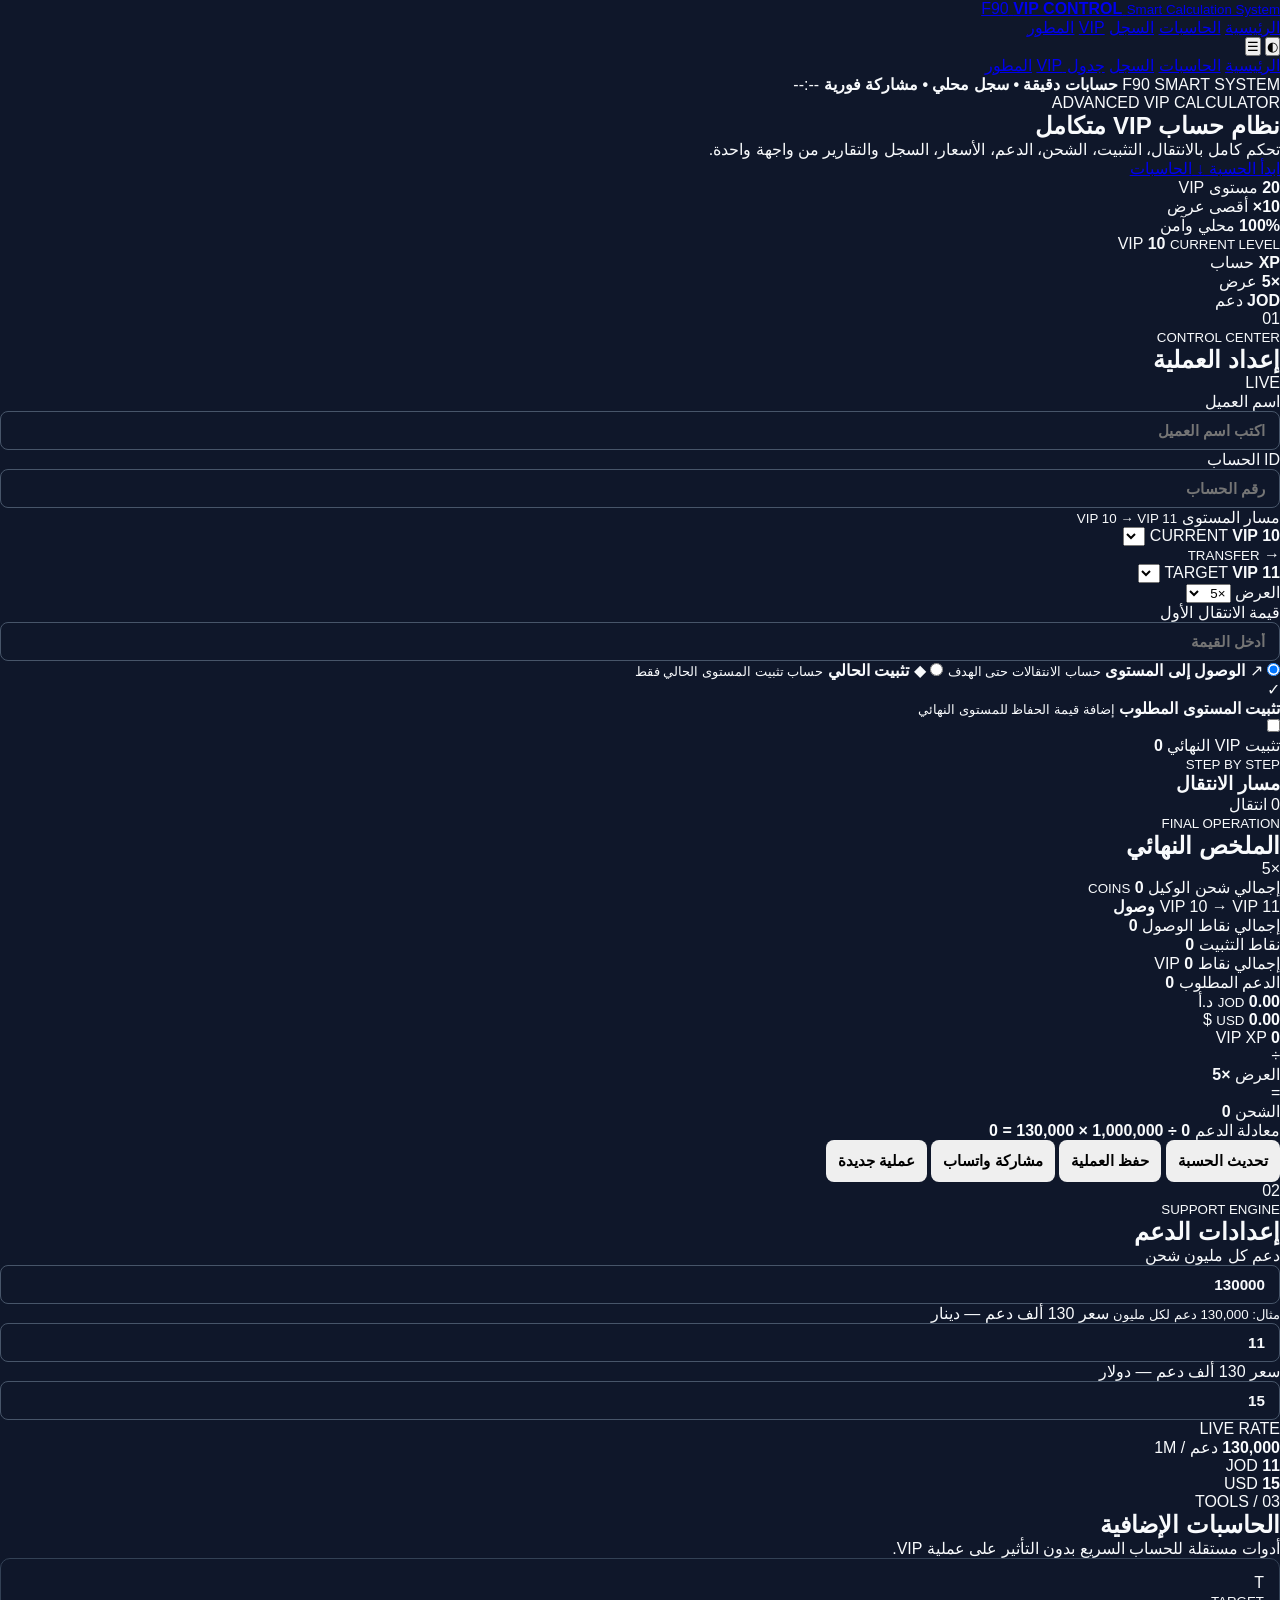
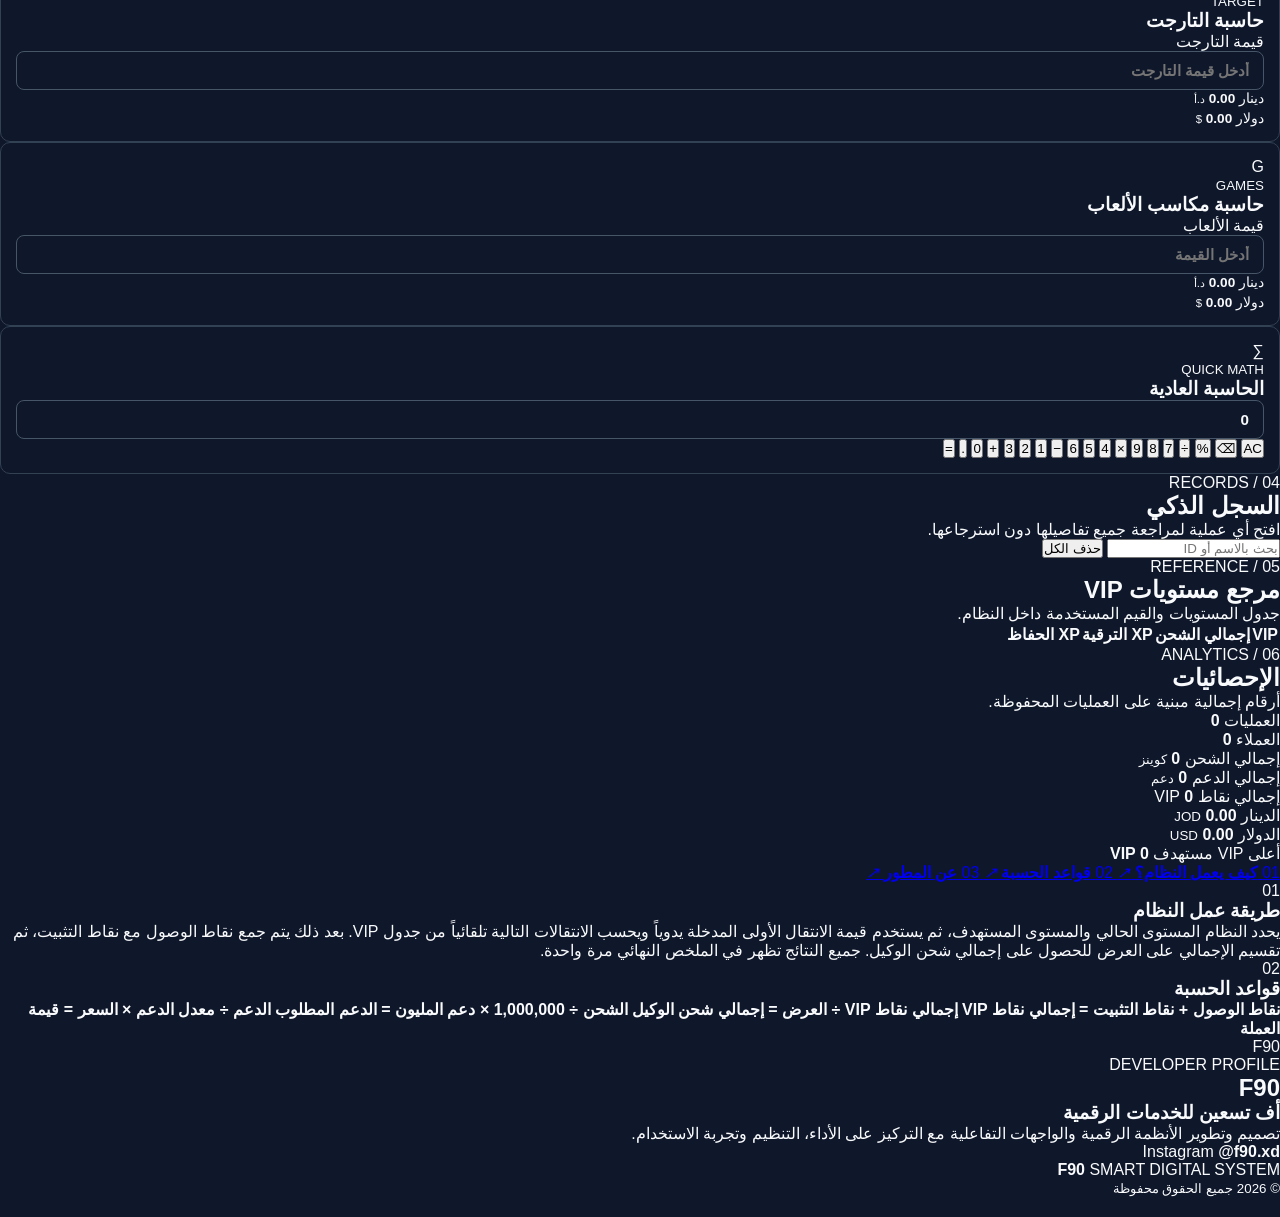
==== commit 38c590bf: "Update index.html" ====
--- a/index.html
+++ b/index.html
@@ -1,400 +1,808 @@
+<!-- index.html -->
 <!DOCTYPE html>
 <html lang="ar" dir="rtl">
 <head>
     <meta charset="UTF-8">
-    <meta name="viewport" content="width=device-width, initial-scale=1.0, maximum-scale=1.0, user-scalable=no">
-    <title>F90 CALCULATOR — النظام الرقمي الاحترافي</title>
+    <meta name="viewport" content="width=device-width, initial-scale=1.0, viewport-fit=cover">
+    <meta name="theme-color" content="#08111f">
+    <meta name="description" content="نظام احترافي لإدارة وحساب عمليات VIP والشحن والدعم">
+    <title>VIP Control — F90</title>
     <link rel="stylesheet" href="style.css">
-    <link rel="preconnect" href="https://fonts.googleapis.com">
-    <link rel="preconnect" href="https://fonts.gstatic.com" crossorigin>
-    <link href="https://fonts.googleapis.com/css2?family=Cairo:wght@400;600;700;800;900;1000&family=JetBrains+Mono:wght@700&display=swap" rel="stylesheet">
 </head>
-<body class="theme-slate">
-
-    <!-- Top Announcement Bar -->
-    <div class="ticker-wrap">
-        <div class="ticker-label">تحديثات F90</div>
-        <div class="ticker-text">
-            <span>🔥 مرحباً بكم في منصة F90 CALCULATOR الحصرية</span>
-            <span>💎 حسابات VIP بدقة متناهية وسرعة فائقة</span>
-            <span>⚡ تحويلات فورية للدينار والدولار ومشاركة واتساب مباشرة</span>
+
+<body>
+
+<div class="ambient ambient-one"></div>
+<div class="ambient ambient-two"></div>
+<div class="ambient ambient-three"></div>
+
+<div class="app-shell">
+
+    <!-- TOP BAR -->
+    <header class="topbar">
+
+        <a href="#dashboard" class="brand">
+            <span class="brand-mark">F90</span>
+            <span class="brand-copy">
+                <b>VIP CONTROL</b>
+                <small>Smart Calculation System</small>
+            </span>
+        </a>
+
+        <nav class="main-nav">
+            <a class="nav-link active" href="#dashboard">الرئيسية</a>
+            <a class="nav-link" href="#calculator">الحاسبات</a>
+            <a class="nav-link" href="#historySection">السجل</a>
+            <a class="nav-link" href="#vipReference">VIP</a>
+            <a class="nav-link" href="#developer">المطور</a>
+        </nav>
+
+        <div class="top-actions">
+            <button id="themeToggle" class="icon-button" type="button" aria-label="تغيير المظهر">◐</button>
+            <button id="mobileMenuBtn" class="icon-button mobile-menu-btn" type="button" aria-label="القائمة">☰</button>
         </div>
+
+    </header>
+
+    <!-- MOBILE NAV -->
+    <div id="mobileNav" class="mobile-nav">
+        <a href="#dashboard">الرئيسية</a>
+        <a href="#calculator">الحاسبات</a>
+        <a href="#historySection">السجل</a>
+        <a href="#vipReference">جدول VIP</a>
+        <a href="#developer">المطور</a>
     </div>
 
-    <!-- Main Navigation Header -->
-    <header class="app-header">
-        <div class="header-container">
-            <div class="brand-block">
-                <div class="logo-icon">F90</div>
-                <div class="brand-text">
-                    <h1>F90 CALCULATOR</h1>
-                    <span class="badge-tech">SYSTEM V5.0</span>
-                </div>
-            </div>
-
-            <nav class="header-actions">
-                <button id="devModalBtn" class="nav-btn btn-dev" type="button">
-                    <span class="btn-icon">👨‍💻</span>
-                    <span>مطور الموقع</span>
-                </button>
-                <button id="themeToggleBtn" class="nav-btn btn-theme" type="button">
-                    <span class="btn-icon">🎨</span>
-                    <span id="themeName">الثيم الكحلي</span>
-                </button>
-            </nav>
+    <!-- AD / STATUS STRIP -->
+    <div class="smart-strip">
+        <div class="strip-pulse"></div>
+        <span>F90 SMART SYSTEM</span>
+        <b>حسابات دقيقة • سجل محلي • مشاركة فورية</b>
+        <span class="strip-time" id="liveClock">--:--</span>
+    </div>
+
+    <main id="dashboard">
+
+        <!-- HERO -->
+        <section class="hero">
+
+            <div class="hero-content">
+
+                <div class="eyebrow">
+                    <span></span>
+                    ADVANCED VIP CALCULATOR
+                </div>
+
+                <h1>
+                    نظام حساب
+                    <strong>VIP</strong>
+                    متكامل
+                </h1>
+
+                <p>
+                    تحكم كامل بالانتقال، التثبيت، الشحن، الدعم،
+                    الأسعار، السجل والتقارير من واجهة واحدة.
+                </p>
+
+                <div class="hero-actions">
+                    <a href="#vipEngine" class="hero-btn primary-btn">
+                        ابدأ الحسبة
+                        <span>↓</span>
+                    </a>
+
+                    <a href="#calculator" class="hero-btn ghost-btn">
+                        الحاسبات
+                    </a>
+                </div>
+
+                <div class="hero-metrics">
+                    <div>
+                        <strong>20</strong>
+                        <span>مستوى VIP</span>
+                    </div>
+                    <div>
+                        <strong>10×</strong>
+                        <span>أقصى عرض</span>
+                    </div>
+                    <div>
+                        <strong>100%</strong>
+                        <span>محلي وآمن</span>
+                    </div>
+                </div>
+
+            </div>
+
+            <div class="hero-orbit">
+
+                <div class="orbit-ring ring-one"></div>
+                <div class="orbit-ring ring-two"></div>
+
+                <div class="hero-center">
+                    <span>VIP</span>
+                    <strong id="heroCurrentVip">10</strong>
+                    <small>CURRENT LEVEL</small>
+                </div>
+
+                <div class="orbit-node node-one">
+                    <b>XP</b>
+                    <span>حساب</span>
+                </div>
+
+                <div class="orbit-node node-two">
+                    <b>×5</b>
+                    <span>عرض</span>
+                </div>
+
+                <div class="orbit-node node-three">
+                    <b>JOD</b>
+                    <span>دعم</span>
+                </div>
+
+            </div>
+
+        </section>
+
+        <!-- MAIN VIP ENGINE -->
+        <section id="vipEngine" class="engine-layout">
+
+            <!-- INPUT PANEL -->
+            <div class="panel input-panel">
+
+                <div class="panel-heading">
+                    <div>
+                        <span class="section-number">01</span>
+                        <div>
+                            <small>CONTROL CENTER</small>
+                            <h2>إعداد العملية</h2>
+                        </div>
+                    </div>
+
+                    <span class="live-badge">
+                        <i></i>
+                        LIVE
+                    </span>
+                </div>
+
+                <div class="client-mini-grid">
+
+                    <label class="field">
+                        <span>اسم العميل</span>
+                        <input id="clientName" type="text" placeholder="اكتب اسم العميل" autocomplete="off">
+                    </label>
+
+                    <label class="field">
+                        <span>ID الحساب</span>
+                        <input id="clientId" type="text" inputmode="numeric" placeholder="رقم الحساب" autocomplete="off">
+                    </label>
+
+                </div>
+
+                <div class="vip-selector">
+
+                    <div class="selector-header">
+                        <span>مسار المستوى</span>
+                        <small id="routeText">VIP 10 → VIP 11</small>
+                    </div>
+
+                    <div class="vip-route">
+
+                        <div class="vip-select-box current">
+                            <span class="select-caption">CURRENT</span>
+                            <strong id="currentVipDisplay">VIP 10</strong>
+                            <select id="currentVip"></select>
+                        </div>
+
+                        <div class="route-arrow">
+                            <span>→</span>
+                            <small>TRANSFER</small>
+                        </div>
+
+                        <div class="vip-select-box target">
+                            <span class="select-caption">TARGET</span>
+                            <strong id="targetVipDisplay">VIP 11</strong>
+                            <select id="targetVip"></select>
+                        </div>
+
+                    </div>
+
+                </div>
+
+                <div class="offer-grid">
+
+                    <div class="field">
+                        <span>العرض</span>
+                        <select id="multiplier">
+                            <option value="1">×1</option>
+                            <option value="2">×2</option>
+                            <option value="3">×3</option>
+                            <option value="4">×4</option>
+                            <option value="5" selected>×5</option>
+                            <option value="6">×6</option>
+                            <option value="7">×7</option>
+                            <option value="8">×8</option>
+                            <option value="9">×9</option>
+                            <option value="10">×10</option>
+                        </select>
+                    </div>
+
+                    <div class="field">
+                        <span>قيمة الانتقال الأول</span>
+                        <input id="firstTransitionInput" type="text" inputmode="decimal" placeholder="أدخل القيمة" autocomplete="off">
+                    </div>
+
+                </div>
+
+                <div class="mode-switch">
+
+                    <label class="mode-card active" id="reachModeLabel">
+                        <input type="radio" name="mode" value="reach" checked>
+                        <span class="mode-icon">↗</span>
+                        <span>
+                            <b>الوصول إلى المستوى</b>
+                            <small>حساب الانتقالات حتى الهدف</small>
+                        </span>
+                    </label>
+
+                    <label class="mode-card" id="currentLockLabel">
+                        <input type="radio" name="mode" value="currentLock">
+                        <span class="mode-icon">◆</span>
+                        <span>
+                            <b>تثبيت الحالي</b>
+                            <small>حساب تثبيت المستوى الحالي فقط</small>
+                        </span>
+                    </label>
+
+                </div>
+
+                <div class="target-lock-card" id="targetLockBox">
+
+                    <div class="lock-copy">
+                        <div class="lock-icon">✓</div>
+                        <div>
+                            <b>تثبيت المستوى المطلوب</b>
+                            <small>إضافة قيمة الحفاظ للمستوى النهائي</small>
+                        </div>
+                    </div>
+
+                    <label class="switch">
+                        <input id="enableTargetLock" type="checkbox">
+                        <span></span>
+                    </label>
+
+                    <div id="targetLockInput" class="lock-result">
+                        <span>تثبيت VIP النهائي</span>
+                        <strong id="autoLockValue">0</strong>
+                    </div>
+
+                </div>
+
+                <!-- TRANSITION TIMELINE -->
+                <div class="timeline-area">
+
+                    <div class="sub-heading">
+                        <div>
+                            <small>STEP BY STEP</small>
+                            <h3>مسار الانتقال</h3>
+                        </div>
+                        <span id="transitionCount">0 انتقال</span>
+                    </div>
+
+                    <div id="transitionList" class="transition-timeline"></div>
+
+                </div>
+
+            </div>
+
+            <!-- SUMMARY PANEL -->
+            <aside class="panel summary-panel">
+
+                <div class="summary-top">
+                    <div>
+                        <small>FINAL OPERATION</small>
+                        <h2>الملخص النهائي</h2>
+                    </div>
+
+                    <div class="summary-badge" id="resultMultiplier">×5</div>
+                </div>
+
+                <div class="final-number">
+                    <span>إجمالي شحن الوكيل</span>
+                    <strong id="actualCharge">0</strong>
+                    <small>COINS</small>
+                </div>
+
+                <div class="summary-route">
+                    <span id="resultTitle">VIP 10 → VIP 11</span>
+                    <i></i>
+                    <b id="summaryMode">وصول</b>
+                </div>
+
+                <div class="summary-breakdown">
+
+                    <div class="summary-row">
+                        <span>إجمالي نقاط الوصول</span>
+                        <strong id="reachPoints">0</strong>
+                    </div>
+
+                    <div class="summary-row">
+                        <span>نقاط التثبيت</span>
+                        <strong id="lockPoints">0</strong>
+                    </div>
+
+                    <div class="summary-row total-row">
+                        <span>إجمالي نقاط VIP</span>
+                        <strong id="totalVipPoints">0</strong>
+                    </div>
+
+                    <div class="summary-row support-row">
+                        <span>الدعم المطلوب</span>
+                        <strong id="supportNeeded">0</strong>
+                    </div>
+
+                    <div class="money-row">
+                        <div>
+                            <small>JOD</small>
+                            <strong id="jodTotal">0.00</strong>
+                            <span>د.أ</span>
+                        </div>
+
+                        <div>
+                            <small>USD</small>
+                            <strong id="usdTotal">0.00</strong>
+                            <span>$</span>
+                        </div>
+                    </div>
+
+                </div>
+
+                <div class="formula-box">
+                    <div>
+                        <span>VIP XP</span>
+                        <b id="formulaVip">0</b>
+                    </div>
+                    <i>÷</i>
+                    <div>
+                        <span>العرض</span>
+                        <b id="formulaMultiplier">×5</b>
+                    </div>
+                    <i>=</i>
+                    <div class="formula-final">
+                        <span>الشحن</span>
+                        <b id="formulaCharge">0</b>
+                    </div>
+                </div>
+
+                <div class="support-formula">
+                    <span>معادلة الدعم</span>
+                    <b id="formulaSupport">0 ÷ 1,000,000 × 130,000 = 0</b>
+                </div>
+
+                <div class="summary-actions">
+                    <button id="calculateBtn" class="action-btn primary-action" type="button">
+                        تحديث الحسبة
+                    </button>
+
+                    <button id="saveBtn" class="action-btn secondary-action" type="button">
+                        حفظ العملية
+                    </button>
+
+                    <button id="whatsappBtn" class="action-btn whatsapp-action" type="button">
+                        مشاركة واتساب
+                    </button>
+
+                    <button id="newBtn" class="action-btn subtle-action" type="button">
+                        عملية جديدة
+                    </button>
+                </div>
+
+                <div id="clientStatus" class="status-message hidden"></div>
+
+            </aside>
+
+        </section>
+
+        <!-- SUPPORT SETTINGS -->
+        <section class="settings-layout">
+
+            <div class="panel settings-panel">
+
+                <div class="panel-heading">
+                    <div>
+                        <span class="section-number">02</span>
+                        <div>
+                            <small>SUPPORT ENGINE</small>
+                            <h2>إعدادات الدعم</h2>
+                        </div>
+                    </div>
+                </div>
+
+                <div class="settings-grid">
+
+                    <label class="field">
+                        <span>دعم كل مليون شحن</span>
+                        <input id="supportRate" type="text" inputmode="decimal" value="130000">
+                        <small>مثال: 130,000 دعم لكل مليون</small>
+                    </label>
+
+                    <label class="field">
+                        <span>سعر 130 ألف دعم — دينار</span>
+                        <input id="jodRate" type="text" inputmode="decimal" value="11">
+                    </label>
+
+                    <label class="field">
+                        <span>سعر 130 ألف دعم — دولار</span>
+                        <input id="usdRate" type="text" inputmode="decimal" value="15">
+                    </label>
+
+                </div>
+
+            </div>
+
+            <div class="panel rate-card">
+
+                <div class="rate-card-title">
+                    <span>LIVE RATE</span>
+                    <i></i>
+                </div>
+
+                <div class="rate-value">
+                    <strong id="liveSupportRate">130,000</strong>
+                    <span>دعم / 1M</span>
+                </div>
+
+                <div class="rate-money">
+                    <div>
+                        <span>JOD</span>
+                        <b id="liveJodRate">11</b>
+                    </div>
+                    <div>
+                        <span>USD</span>
+                        <b id="liveUsdRate">15</b>
+                    </div>
+                </div>
+
+            </div>
+
+        </section>
+
+        <!-- CALCULATORS -->
+        <section id="calculator" class="calculator-section">
+
+            <div class="section-header-wide">
+                <div>
+                    <span>03 / TOOLS</span>
+                    <h2>الحاسبات الإضافية</h2>
+                    <p>أدوات مستقلة للحساب السريع بدون التأثير على عملية VIP.</p>
+                </div>
+            </div>
+
+            <div class="calculator-grid">
+
+                <div class="tool-card target-tool">
+
+                    <div class="tool-header">
+                        <div class="tool-icon">T</div>
+                        <div>
+                            <small>TARGET</small>
+                            <h3>حاسبة التارجت</h3>
+                        </div>
+                    </div>
+
+                    <label class="large-input">
+                        <span>قيمة التارجت</span>
+                        <input id="targetInput" type="text" inputmode="decimal" placeholder="أدخل قيمة التارجت">
+                    </label>
+
+                    <div class="tool-results">
+                        <div>
+                            <span>دينار</span>
+                            <strong id="targetJod">0.00</strong>
+                            <small>د.أ</small>
+                        </div>
+                        <div>
+                            <span>دولار</span>
+                            <strong id="targetUsd">0.00</strong>
+                            <small>$</small>
+                        </div>
+                    </div>
+
+                </div>
+
+                <div class="tool-card games-tool">
+
+                    <div class="tool-header">
+                        <div class="tool-icon">G</div>
+                        <div>
+                            <small>GAMES</small>
+                            <h3>حاسبة مكاسب الألعاب</h3>
+                        </div>
+                    </div>
+
+                    <label class="large-input">
+                        <span>قيمة الألعاب</span>
+                        <input id="gamesInput" type="text" inputmode="decimal" placeholder="أدخل القيمة">
+                    </label>
+
+                    <div class="tool-results">
+                        <div>
+                            <span>دينار</span>
+                            <strong id="gamesJod">0.00</strong>
+                            <small>د.أ</small>
+                        </div>
+                        <div>
+                            <span>دولار</span>
+                            <strong id="gamesUsd">0.00</strong>
+                            <small>$</small>
+                        </div>
+                    </div>
+
+                </div>
+
+                <div class="tool-card normal-tool">
+
+                    <div class="tool-header">
+                        <div class="tool-icon">∑</div>
+                        <div>
+                            <small>QUICK MATH</small>
+                            <h3>الحاسبة العادية</h3>
+                        </div>
+                    </div>
+
+                    <div class="normal-calculator">
+
+                        <input id="normalDisplay" type="text" readonly value="0">
+
+                        <div class="calc-buttons">
+                            <button data-calc="clear">AC</button>
+                            <button data-calc="delete">⌫</button>
+                            <button data-calc="operator" data-value="%">%</button>
+                            <button data-calc="operator" data-value="/">÷</button>
+
+                            <button data-calc="number" data-value="7">7</button>
+                            <button data-calc="number" data-value="8">8</button>
+                            <button data-calc="number" data-value="9">9</button>
+                            <button data-calc="operator" data-value="*">×</button>
+
+                            <button data-calc="number" data-value="4">4</button>
+                            <button data-calc="number" data-value="5">5</button>
+                            <button data-calc="number" data-value="6">6</button>
+                            <button data-calc="operator" data-value="-">−</button>
+
+                            <button data-calc="number" data-value="1">1</button>
+                            <button data-calc="number" data-value="2">2</button>
+                            <button data-calc="number" data-value="3">3</button>
+                            <button data-calc="operator" data-value="+">+</button>
+
+                            <button data-calc="number" data-value="0" class="zero">0</button>
+                            <button data-calc="number" data-value=".">.</button>
+                            <button data-calc="equals" class="equals">=</button>
+                        </div>
+
+                    </div>
+
+                </div>
+
+            </div>
+
+        </section>
+
+        <!-- HISTORY -->
+        <section id="historySection" class="history-section">
+
+            <div class="section-header-wide">
+
+                <div>
+                    <span>04 / RECORDS</span>
+                    <h2>السجل الذكي</h2>
+                    <p>افتح أي عملية لمراجعة جميع تفاصيلها دون استرجاعها.</p>
+                </div>
+
+                <div class="history-actions">
+                    <input id="historySearch" type="search" placeholder="بحث بالاسم أو ID">
+                    <button id="clearHistory" type="button">حذف الكل</button>
+                </div>
+
+            </div>
+
+            <div id="history" class="history-grid"></div>
+
+        </section>
+
+        <!-- VIP REFERENCE -->
+        <section id="vipReference" class="reference-section">
+
+            <div class="section-header-wide">
+                <div>
+                    <span>05 / REFERENCE</span>
+                    <h2>مرجع مستويات VIP</h2>
+                    <p>جدول المستويات والقيم المستخدمة داخل النظام.</p>
+                </div>
+            </div>
+
+            <div class="vip-table-shell">
+                <table>
+                    <thead>
+                        <tr>
+                            <th>VIP</th>
+                            <th>إجمالي الشحن</th>
+                            <th>XP الترقية</th>
+                            <th>XP الحفاظ</th>
+                        </tr>
+                    </thead>
+                    <tbody id="vipTable"></tbody>
+                </table>
+            </div>
+
+        </section>
+
+        <!-- STATS -->
+        <section class="stats-section">
+
+            <div class="section-header-wide">
+                <div>
+                    <span>06 / ANALYTICS</span>
+                    <h2>الإحصائيات</h2>
+                    <p>أرقام إجمالية مبنية على العمليات المحفوظة.</p>
+                </div>
+            </div>
+
+            <div class="stats-grid">
+
+                <div class="stat-card blue">
+                    <span>العمليات</span>
+                    <strong id="statOperations">0</strong>
+                </div>
+
+                <div class="stat-card cyan">
+                    <span>العملاء</span>
+                    <strong id="statCustomers">0</strong>
+                </div>
+
+                <div class="stat-card green">
+                    <span>إجمالي الشحن</span>
+                    <strong id="statCharge">0</strong>
+                    <small>كوينز</small>
+                </div>
+
+                <div class="stat-card red">
+                    <span>إجمالي الدعم</span>
+                    <strong id="statSupport">0</strong>
+                    <small>دعم</small>
+                </div>
+
+                <div class="stat-card purple">
+                    <span>إجمالي نقاط VIP</span>
+                    <strong id="statVipPoints">0</strong>
+                </div>
+
+                <div class="stat-card">
+                    <span>الدينار</span>
+                    <strong id="statJod">0.00</strong>
+                    <small>JOD</small>
+                </div>
+
+                <div class="stat-card">
+                    <span>الدولار</span>
+                    <strong id="statUsd">0.00</strong>
+                    <small>USD</small>
+                </div>
+
+                <div class="stat-card orange">
+                    <span>أعلى VIP مستهدف</span>
+                    <strong id="statHighestVip">VIP 0</strong>
+                </div>
+
+            </div>
+
+        </section>
+
+        <!-- INFO LINKS -->
+        <section class="info-links">
+
+            <a href="#howSystemWorks">
+                <span>01</span>
+                <b>كيف يعمل النظام؟</b>
+                <i>↗</i>
+            </a>
+
+            <a href="#calculationRules">
+                <span>02</span>
+                <b>قواعد الحسبة</b>
+                <i>↗</i>
+            </a>
+
+            <a href="#developer">
+                <span>03</span>
+                <b>عن المطور</b>
+                <i>↗</i>
+            </a>
+
+        </section>
+
+        <!-- HIDDEN-LIKE INFORMATION AT BOTTOM -->
+        <section id="howSystemWorks" class="bottom-info">
+
+            <div>
+                <span>01</span>
+                <h3>طريقة عمل النظام</h3>
+            </div>
+
+            <p>
+                يحدد النظام المستوى الحالي والمستوى المستهدف، ثم يستخدم قيمة الانتقال الأولى المدخلة يدوياً ويحسب الانتقالات التالية تلقائياً من جدول VIP. بعد ذلك يتم جمع نقاط الوصول مع نقاط التثبيت، ثم تقسيم الإجمالي على العرض للحصول على إجمالي شحن الوكيل. جميع النتائج تظهر في الملخص النهائي مرة واحدة.
+            </p>
+
+        </section>
+
+        <section id="calculationRules" class="bottom-info">
+
+            <div>
+                <span>02</span>
+                <h3>قواعد الحسبة</h3>
+            </div>
+
+            <div class="rules-list">
+                <b>نقاط الوصول + نقاط التثبيت = إجمالي نقاط VIP</b>
+                <b>إجمالي نقاط VIP ÷ العرض = إجمالي شحن الوكيل</b>
+                <b>الشحن ÷ 1,000,000 × دعم المليون = الدعم المطلوب</b>
+                <b>الدعم ÷ معدل الدعم × السعر = قيمة العملة</b>
+            </div>
+
+        </section>
+
+        <!-- DEVELOPER -->
+        <section id="developer" class="developer-section">
+
+            <div class="developer-visual">
+                <div class="developer-logo">F90</div>
+                <div class="developer-orbit"></div>
+            </div>
+
+            <div class="developer-content">
+                <span>DEVELOPER PROFILE</span>
+                <h2>F90</h2>
+                <h3>أف تسعين للخدمات الرقمية</h3>
+                <p>
+                    تصميم وتطوير الأنظمة الرقمية والواجهات التفاعلية
+                    مع التركيز على الأداء، التنظيم وتجربة الاستخدام.
+                </p>
+
+                <div class="developer-social">
+                    <span>Instagram</span>
+                    <b>@f90.xd</b>
+                </div>
+            </div>
+
+        </section>
+
+    </main>
+
+    <footer>
+        <div>
+            <b>F90</b>
+            <span>SMART DIGITAL SYSTEM</span>
         </div>
-    </header>
-
-    <!-- Main App Layout -->
-    <main class="app-viewport">
-        
-        <!-- TOP SECTION: Customer & Config -->
-        <section class="panel-section">
-            <div class="panel-header">
-                <div class="panel-title"><span class="step-badge">01</span> بيانات العملية والعميل</div>
-            </div>
-            <div class="panel-body grid-form-4">
-                <div class="field-group">
-                    <label for="clientName">اسم العميل</label>
-                    <input type="text" id="clientName" placeholder="أدخل اسم العميل...">
-                </div>
-                <div class="field-group">
-                    <label for="clientId">ID الحساب</label>
-                    <input type="text" id="clientId" placeholder="أدخل ID الحساب...">
-                </div>
-                <div class="field-group">
-                    <label for="vipMode">نوع الحسبة</label>
-                    <select id="vipMode" class="styled-select">
-                        <option value="reach" selected>الوصول والتسلق لمستوى جديد</option>
-                        <option value="currentLock">تثبيت واستدامة المستوى الحالي</option>
-                    </select>
-                </div>
-                <div class="field-group">
-                    <label for="multiplier">مضاعف العرض</label>
-                    <select id="multiplier" class="styled-select focus-blue">
-                        <option value="1">×1 (عادي)</option>
-                        <option value="2">×2</option>
-                        <option value="3">×3</option>
-                        <option value="4">×4</option>
-                        <option value="5" selected>×5 (الافتراضي)</option>
-                        <option value="6">×6</option>
-                        <option value="7">×7</option>
-                        <option value="8">×8</option>
-                        <option value="9">×9</option>
-                        <option value="10">×10 (الحد الأقصى)</option>
-                    </select>
-                </div>
-            </div>
-            <div id="clientStatus" class="status-msg hidden"></div>
-        </section>
-
-        <!-- MAIN CORE GRID: Calculator Inputs vs Summary Dashboard -->
-        <div class="core-grid">
-            
-            <!-- Left Side: VIP Engine & Rates -->
-            <div class="core-column">
-                
-                <!-- VIP Levels Config Panel -->
-                <section class="panel-section">
-                    <div class="panel-header">
-                        <div class="panel-title"><span class="step-badge">02</span> إعدادات مستويات VIP</div>
-                    </div>
-                    <div class="panel-body">
-                        <div class="grid-form-3">
-                            <div class="field-group">
-                                <label for="currentVip">المستوى الحالي</label>
-                                <select id="currentVip" class="styled-select"></select>
-                            </div>
-                            <div class="field-group">
-                                <label for="targetVip">المستوى المطلوب</label>
-                                <select id="targetVip" class="styled-select"></select>
-                            </div>
-                            <div class="field-group">
-                                <label id="transitionLabel" for="firstTransitionInput" class="highlight-label">VIP 10 → VIP 11</label>
-                                <input type="text" id="firstTransitionInput" placeholder="أدخل النقاط المتبقية (النقص)...">
-                            </div>
-                        </div>
-
-                        <div id="targetLockRow" class="lock-toggle-wrap mt-15">
-                            <label class="switch-control">
-                                <input type="checkbox" id="enableTargetLock">
-                                <span class="switch-slider"></span>
-                            </label>
-                            <span class="switch-label-text">تفعيل تثبيت المستوى المطلوب تلقائياً</span>
-                            <span id="targetLockValueDisplay" class="badge-lock-val hidden">0 XP</span>
-                        </div>
-                    </div>
-                </section>
-
-                <!-- Support Rates Panel -->
-                <section class="panel-section">
-                    <div class="panel-header">
-                        <div class="panel-title"><span class="step-badge">03</span> أسعار الدعم والعملات</div>
-                    </div>
-                    <div class="panel-body grid-form-3">
-                        <div class="field-group">
-                            <label for="supportRate">دعم كل مليون شحن</label>
-                            <input type="text" id="supportRate" value="130,000">
-                        </div>
-                        <div class="field-group">
-                            <label for="jodRate">سعر الدعم (دينار JOD)</label>
-                            <input type="text" id="jodRate" value="11">
-                        </div>
-                        <div class="field-group">
-                            <label for="usdRate">سعر الدعم (دولار USD)</label>
-                            <input type="text" id="usdRate" value="15">
-                        </div>
-                    </div>
-                </section>
-
-                <!-- Actions Bar -->
-                <div class="action-grid">
-                    <button id="calculateBtn" class="action-btn btn-calc" type="button">⚡ احسب الحسبة الآن</button>
-                    <button id="saveBtn" class="action-btn btn-save" type="button">💾 حفظ في السجل</button>
-                    <button id="newBtn" class="action-btn btn-reset" type="button">🔄 إعادة ضبط</button>
-                </div>
-
-            </div>
-
-            <!-- Right Side: Clean Executive Dashboard -->
-            <div class="core-column">
-                
-                <!-- Main Executive Summary Card -->
-                <section class="exec-dashboard-card">
-                    <div class="exec-header">
-                        <span class="exec-tag">الملخص النهائي المعتمد</span>
-                        <span id="summaryRouteBadge" class="exec-route">VIP 10 → VIP 11 (×5)</span>
-                    </div>
-
-                    <!-- Main Result Units -->
-                    <div class="primary-result-box">
-                        <div class="res-caption">إجمالي شحن الوكيل الصافي (الكسب)</div>
-                        <div id="actualChargeDisplay" class="res-value">0</div>
-                        <div class="res-unit">COINS / كوينز</div>
-                    </div>
-
-                    <!-- Grid Stats Matrix -->
-                    <div class="res-matrix-grid">
-                        <div class="matrix-item">
-                            <span class="m-title">نقاط الوصول</span>
-                            <span id="reachPoints" class="m-num cyan-text">0</span>
-                        </div>
-                        <div class="matrix-item">
-                            <span class="m-title">نقاط التثبيت</span>
-                            <span id="lockPoints" class="m-num cyan-text">0</span>
-                        </div>
-                        <div class="matrix-item span-2">
-                            <span class="m-title">إجمالي نقاط VIP الكلية</span>
-                            <span id="totalVipPoints" class="m-num red-text">0 XP</span>
-                        </div>
-                        <div class="matrix-item span-2">
-                            <span class="m-title">إجمالي الدعم المطلوب</span>
-                            <span id="supportNeeded" class="m-num cyan-text">0</span>
-                        </div>
-                        <div class="matrix-item price-item jod">
-                            <span class="m-title">السعر الإجمالي بالدينار</span>
-                            <span id="jodTotal" class="m-num">0.00 د.أ</span>
-                        </div>
-                        <div class="matrix-item price-item usd">
-                            <span class="m-title">السعر الإجمالي بالدولار</span>
-                            <span id="usdTotal" class="m-num">$ 0.00</span>
-                        </div>
-                    </div>
-
-                    <!-- WhatsApp Sharing Button -->
-                    <button id="shareWhatsappBtn" class="btn-whatsapp" type="button">
-                        <span class="wa-icon">📱</span>
-                        <span>مشاركة التقرير عبر WhatsApp</span>
-                    </button>
-                </section>
-
-                <!-- Detailed Single Transition Timeline Summary -->
-                <section class="panel-section">
-                    <div class="panel-header">
-                        <div class="panel-title">مسار الانتقال التجميعي الموحد</div>
-                    </div>
-                    <div class="panel-body">
-                        <div id="transitionsList" class="transitions-flow-box">
-                            <!-- Rendered dynamically without duplicates -->
-                        </div>
-                    </div>
-                </section>
-
-            </div>
-
+        <small>© 2026 جميع الحقوق محفوظة</small>
+    </footer>
+
+</div>
+
+<!-- DETAIL MODAL -->
+<div id="detailModal" class="modal-overlay hidden">
+    <div class="detail-modal">
+
+        <button id="closeDetail" class="modal-close" type="button">×</button>
+
+        <div class="modal-head">
+            <span>OPERATION DETAILS</span>
+            <h2>تفاصيل العملية</h2>
         </div>
 
-        <!-- QUICK TOOLS SECTION: Target, Games & Standard Calculator -->
-        <section class="panel-section mt-25">
-            <div class="panel-header">
-                <div class="panel-title"><span class="step-badge">04</span> حاسبات F90 السريعة والآلة الحاسبة العامة</div>
-            </div>
-            <div class="panel-body grid-tools-3">
-                
-                <!-- Target Calc -->
-                <div class="tool-card">
-                    <div class="tool-head">🎯 حاسبة سحب التارجت</div>
-                    <div class="field-group mt-10">
-                        <input type="text" id="targetInput" placeholder="أدخل قيمة التارجت...">
-                    </div>
-                    <div class="tool-results mt-10">
-                        <div>الدينار: <strong id="targetJod">0.00</strong> د.أ</div>
-                        <div>الدولار: <strong id="targetUsd">0.00</strong> $</div>
-                    </div>
-                </div>
-
-                <!-- Games Calc -->
-                <div class="tool-card">
-                    <div class="tool-head">🎮 مكاسب الألعاب</div>
-                    <div class="field-group mt-10">
-                        <input type="text" id="gamesInput" placeholder="أدخل مكاسب الألعاب...">
-                    </div>
-                    <div class="tool-results mt-10">
-                        <div>الدينار: <strong id="gamesJod">0.00</strong> د.أ</div>
-                        <div>الدولار: <strong id="gamesUsd">0.00</strong> $</div>
-                    </div>
-                </div>
-
-                <!-- Embedded Standard Calculator -->
-                <div class="tool-card std-calc-card">
-                    <div class="tool-head">🧮 آلة حاسبة سريعة</div>
-                    <div class="std-calc-display" id="calcDisplay">0</div>
-                    <div class="std-calc-buttons">
-                        <button onclick="calcPad('C')" class="btn-c">C</button>
-                        <button onclick="calcPad('/')">/</button>
-                        <button onclick="calcPad('*')">*</button>
-                        <button onclick="calcPad('-')">-</button>
-                        <button onclick="calcPad('7')">7</button>
-                        <button onclick="calcPad('8')">8</button>
-                        <button onclick="calcPad('9')">9</button>
-                        <button onclick="calcPad('+')" class="btn-plus">+</button>
-                        <button onclick="calcPad('4')">4</button>
-                        <button onclick="calcPad('5')">5</button>
-                        <button onclick="calcPad('6')">6</button>
-                        <button onclick="calcPad('1')">1</button>
-                        <button onclick="calcPad('2')">2</button>
-                        <button onclick="calcPad('3')">3</button>
-                        <button onclick="calcPad('=')" class="btn-eq">=</button>
-                        <button onclick="calcPad('0')" class="btn-zero">0</button>
-                        <button onclick="calcPad('.')">.</button>
-                    </div>
-                </div>
-
-            </div>
-        </section>
-
-        <!-- SAVED RECORDS & STATS DASHBOARD -->
-        <section class="panel-section mt-25">
-            <div class="panel-header">
-                <div class="panel-title"><span class="step-badge">05</span> سجل العمليات والإحصائيات المحفوظة</div>
-                <button id="clearHistoryBtn" class="btn-clear" type="button">مسح السجل</button>
-            </div>
-            <div class="panel-body">
-                
-                <!-- Analytics Grid -->
-                <div class="analytics-bar mb-15">
-                    <div class="a-item">العمليات: <strong id="statOperations">0</strong></div>
-                    <div class="a-item">العملاء: <strong id="statCustomers">0</strong></div>
-                    <div class="a-item">الشحن: <strong id="statCharge">0</strong></div>
-                    <div class="a-item">الدعم: <strong id="statSupport">0</strong></div>
-                    <div class="a-item">دينار: <strong id="statJod">0.00</strong></div>
-                    <div class="a-item">دولار: <strong id="statUsd">0.00</strong></div>
-                </div>
-
-                <div class="field-group mb-15">
-                    <input type="text" id="historySearch" placeholder="🔍 ابحث باسم العميل أو ID الحساب بسرعة...">
-                </div>
-
-                <div id="historyList" class="history-grid">
-                    <!-- Saved Operations rendered dynamically -->
-                </div>
-            </div>
-        </section>
-
-        <!-- FOOTER TABS SYSTEM (Hidden Info & Policies) -->
-        <section class="footer-info-system mt-25">
-            <div class="info-tabs-nav">
-                <button class="info-tab-btn active" data-tab="tab-services">عن المنصة والخدمات</button>
-                <button class="info-tab-btn" data-tab="tab-policies">شروط وسياسات العمل</button>
-                <button class="info-tab-btn" data-tab="tab-vip-ref">جدول VIP المرجعي</button>
-            </div>
-
-            <div class="info-tab-content">
-                
-                <!-- Services Tab -->
-                <div id="tab-services" class="tab-pane active">
-                    <h3>💡 ماذا تقدم منصة F90 CALCULATOR؟</h3>
-                    <p>منصة F90 CALCULATOR هي النظام الرقمي الأدق والأسرع المخصص لإدارة وحساب كافة عمليات الشحن، معالجة ترقيات وتثبيت مستويات VIP، وحساب الدعم المالي والعملات الفورية (دينار ودولار) مع ميزات استخراج الفواتير وتوثيق العمليات محلياً.</p>
-                </div>
-
-                <!-- Policies Tab -->
-                <div id="tab-policies" class="tab-pane">
-                    <h3>📜 الشروط والسياسات المعتمدة</h3>
-                    <ul>
-                        <li>يتم احتساب شحن الوكيل الصافي بقسمة مجموع نقاط الـ VIP على العرض المختار دون المساس بقيم VIP الحقيقية.</li>
-                        <li>حسابات الدعم دقيقة ومدروسة بناءً على المعادلة الرسمية لشحن الملايين.</li>
-                        <li>جميع البيانات والسجلات تحفظ داخل متصفح المستخدم فقط دون إرسالها لأي خوادم خارجية لضمان الخصوصية التامة.</li>
-                    </ul>
-                </div>
-
-                <!-- VIP Reference Table Tab -->
-                <div id="tab-vip-ref" class="tab-pane">
-                    <h3>📊 جدول المستويات المرجعي (VIP Reference)</h3>
-                    <div class="table-scroll">
-                        <table class="data-table">
-                            <thead>
-                                <tr>
-                                    <th>المستوى</th>
-                                    <th>الشحن التراكمي</th>
-                                    <th>نقاط الترقية (Upgrade)</th>
-                                    <th>نقاط الحفاظ (Maintain)</th>
-                                </tr>
-                            </thead>
-                            <tbody id="vipTableBody">
-                                <!-- Rendered dynamically -->
-                            </tbody>
-                        </table>
-                    </div>
-                </div>
-
-            </div>
-        </section>
-
-    </main>
-
-    <!-- DEVELOPER MODAL DIALOG -->
-    <div id="devModal" class="modal-overlay hidden">
-        <div class="modal-card">
-            <button id="closeDevModal" class="modal-close-btn">&times;</button>
-            <div class="dev-avatar">F90</div>
-            <h2 class="dev-modal-title">المطور الرسمي — F90</h2>
-            <p class="dev-modal-sub">أف تسعين للخدمات الرقمية والحلول البرمجية</p>
-
-            <div class="dev-contacts-list mt-20">
-                <div class="dev-c-item">
-                    <span>ID الحساب:</span>
-                    <strong>31991930</strong>
-                    <button class="copy-btn" data-copy="31991930">نسخ</button>
-                </div>
-                <div class="dev-c-item">
-                    <span>WhatsApp:</span>
-                    <strong dir="ltr">+970 568 181 910</strong>
-                    <button class="copy-btn" data-copy="+970568181910">نسخ</button>
-                </div>
-                <div class="dev-c-item">
-                    <span>Instagram:</span>
-                    <strong dir="ltr">@f90.xd</strong>
-                    <button class="copy-btn" data-copy="f90.xd">نسخ</button>
-                </div>
-            </div>
-        </div>
+        <div id="detailContent"></div>
+
     </div>
-
-    <!-- MAIN FOOTER -->
-    <footer class="app-footer">
-        <div>DEVELOPED BY <strong>F90 SERVICES</strong> © 2026</div>
-    </footer>
-
-    <script src="script.js"></script>
+</div>
+
+<script src="script.js"></script>
+
 </body>
-          </html>
+    </html>
--- a/style.css
+++ b/style.css
@@ -0,0 +1,695 @@
+/* ==========================================================================
+   F90 CALCULATOR — NEW REFINED DESIGN SYSTEM
+   Theme 1 (Default Slate): Cool Gray Slate + Ice Cyan + Light Red Accents
+   Theme 2 (Navy Power): Deep Navy + Emerald Green + Vivid Red + Crisp White
+   ========================================================================== */
+
+/* Theme 1: Default Slate */
+body.theme-slate {
+    --bg-base: #0f172a;
+    --bg-surface: #1e293b;
+    --bg-card: rgba(30, 41, 59, 0.85);
+    --border-color: #334155;
+    --border-bright: #38bdf8;
+    
+    --text-main: #f8fafc;
+    --text-muted: #94a3b8;
+    
+    --accent-cyan: #38bdf8;
+    --accent-red: #f87171;
+    --accent-green: #34d399;
+    
+    --input-bg: #0f172a;
+    --input-border: #475569;
+    --input-focus: #38bdf8;
+    
+    --num-primary: #38bdf8;
+    --num-secondary: #f87171;
+}
+
+/* Theme 2: Navy Power */
+body.theme-navy {
+    --bg-base: #0a1128;
+    --bg-surface: #1c2541;
+    --bg-card: rgba(28, 37, 65, 0.95);
+    --border-color: #2a385b;
+    --border-bright: #10b981;
+    
+    --text-main: #ffffff;
+    --text-muted: #a0aec0;
+    
+    --accent-cyan: #10b981;
+    --accent-red: #ef4444;
+    --accent-green: #10b981;
+    
+    --input-bg: #0c152e;
+    --input-border: #3a4b7c;
+    --input-focus: #10b981;
+    
+    --num-primary: #10b981;
+    --num-secondary: #ef4444;
+}
+
+* {
+    box-sizing: border-box;
+    margin: 0;
+    padding: 0;
+    font-family: 'Cairo', sans-serif;
+    -webkit-tap-highlight-color: transparent;
+}
+
+body {
+    background-color: var(--bg-base);
+    color: var(--text-main);
+    direction: rtl;
+    min-height: 100vh;
+    padding-bottom: 20px;
+}
+
+/* Typography & Numbers */
+.cyan-text { color: var(--num-primary) !important; font-family: 'JetBrains Mono', 'Cairo', monospace; }
+.red-text { color: var(--num-secondary) !important; font-family: 'JetBrains Mono', 'Cairo', monospace; }
+
+.mb-15 { margin-bottom: 15px; }
+.mt-10 { margin-top: 10px; }
+.mt-15 { margin-top: 15px; }
+.mt-25 { margin-top: 25px; }
+.hidden { display: none !important; }
+
+/* Ticker Bar */
+.ticker-wrap {
+    background: #0284c7;
+    color: #fff;
+    display: flex;
+    align-items: center;
+    overflow: hidden;
+    height: 36px;
+    font-size: 0.82rem;
+    font-weight: 700;
+}
+
+.ticker-label {
+    background: #0369a1;
+    padding: 0 16px;
+    height: 100%;
+    display: flex;
+    align-items: center;
+    z-index: 2;
+    white-space: nowrap;
+}
+
+.ticker-text {
+    display: flex;
+    gap: 40px;
+    white-space: nowrap;
+    animation: marquee 25s linear infinite;
+    padding-right: 20px;
+}
+
+@keyframes marquee {
+    0% { transform: translateX(100%); }
+    100% { transform: translateX(-100%); }
+}
+
+/* App Header */
+.app-header {
+    background: var(--bg-surface);
+    border-bottom: 1px solid var(--border-color);
+    padding: 15px 25px;
+}
+
+.header-container {
+    max-width: 1300px;
+    margin: 0 auto;
+    display: flex;
+    justify-content: space-between;
+    align-items: center;
+}
+
+.brand-block {
+    display: flex;
+    align-items: center;
+    gap: 12px;
+}
+
+.logo-icon {
+    background: var(--accent-cyan);
+    color: #000;
+    font-weight: 1000;
+    padding: 8px 12px;
+    border-radius: 10px;
+    font-size: 1.2rem;
+}
+
+.brand-text h1 {
+    font-size: 1.3rem;
+    font-weight: 900;
+    letter-spacing: 1px;
+}
+
+.badge-tech {
+    font-size: 0.68rem;
+    background: var(--border-color);
+    color: var(--accent-cyan);
+    padding: 2px 8px;
+    border-radius: 6px;
+    font-weight: 800;
+}
+
+.header-actions {
+    display: flex;
+    gap: 10px;
+}
+
+.nav-btn {
+    background: var(--input-bg);
+    border: 1px solid var(--border-color);
+    color: var(--text-main);
+    padding: 8px 16px;
+    border-radius: 8px;
+    cursor: pointer;
+    font-weight: 700;
+    font-size: 0.85rem;
+    display: flex;
+    align-items: center;
+    gap: 6px;
+}
+
+.nav-btn:hover {
+    border-color: var(--accent-cyan);
+}
+
+/* App Layout Structure */
+.app-viewport {
+    max-width: 1300px;
+    margin: 20px auto;
+    padding: 0 15px;
+}
+
+/* Panels */
+.panel-section {
+    background: var(--bg-card);
+    border: 1px solid var(--border-color);
+    border-radius: 14px;
+    padding: 20px;
+    margin-bottom: 20px;
+}
+
+.panel-header {
+    display: flex;
+    justify-content: space-between;
+    align-items: center;
+    margin-bottom: 15px;
+    padding-bottom: 10px;
+    border-bottom: 1px solid var(--border-color);
+}
+
+.panel-title {
+    font-size: 1.1rem;
+    font-weight: 800;
+    display: flex;
+    align-items: center;
+    gap: 10px;
+}
+
+.step-badge {
+    background: var(--accent-cyan);
+    color: #000;
+    width: 26px;
+    height: 26px;
+    border-radius: 50%;
+    display: inline-flex;
+    align-items: center;
+    justify-content: center;
+    font-size: 0.8rem;
+    font-weight: 900;
+}
+
+/* Core Grid Setup */
+.core-grid {
+    display: grid;
+    grid-template-columns: 1fr 1fr;
+    gap: 20px;
+}
+
+.core-column {
+    display: flex;
+    flex-direction: column;
+}
+
+/* Form Elements */
+.grid-form-4 { display: grid; grid-template-columns: repeat(4, 1fr); gap: 15px; }
+.grid-form-3 { display: grid; grid-template-columns: repeat(3, 1fr); gap: 15px; }
+
+.field-group {
+    display: flex;
+    flex-direction: column;
+    gap: 6px;
+}
+
+.field-group label {
+    font-size: 0.82rem;
+    color: var(--text-muted);
+    font-weight: 700;
+}
+
+.highlight-label {
+    color: var(--accent-cyan) !important;
+    font-weight: 800;
+}
+
+input[type="text"], .styled-select {
+    background: var(--input-bg);
+    border: 1px solid var(--input-border);
+    color: var(--text-main);
+    padding: 10px 14px;
+    border-radius: 8px;
+    font-size: 0.95rem;
+    font-weight: 600;
+    outline: none;
+    width: 100%;
+}
+
+input[type="text"]:focus, .styled-select:focus {
+    border-color: var(--input-focus);
+}
+
+/* Lock Switch */
+.lock-toggle-wrap {
+    display: flex;
+    align-items: center;
+    gap: 12px;
+    background: var(--input-bg);
+    padding: 10px 14px;
+    border-radius: 8px;
+    border: 1px dashed var(--border-color);
+}
+
+.switch-control {
+    position: relative;
+    display: inline-block;
+    width: 44px;
+    height: 22px;
+}
+
+.switch-control input { opacity: 0; width: 0; height: 0; }
+
+.switch-slider {
+    position: absolute;
+    cursor: pointer;
+    top: 0; left: 0; right: 0; bottom: 0;
+    background-color: var(--input-border);
+    transition: .3s;
+    border-radius: 20px;
+}
+
+.switch-slider:before {
+    position: absolute;
+    content: "";
+    height: 16px;
+    width: 16px;
+    left: 3px;
+    bottom: 3px;
+    background-color: white;
+    transition: .3s;
+    border-radius: 50%;
+}
+
+input:checked + .switch-slider { background-color: var(--accent-cyan); }
+input:checked + .switch-slider:before { transform: translateX(22px); }
+
+.switch-label-text { font-size: 0.85rem; font-weight: 700; }
+.badge-lock-val {
+    margin-right: auto;
+    background: var(--accent-cyan);
+    color: #000;
+    padding: 2px 8px;
+    border-radius: 6px;
+    font-size: 0.8rem;
+    font-weight: 800;
+}
+
+/* Action Grid */
+.action-grid {
+    display: grid;
+    grid-template-columns: 2fr 1fr 1fr;
+    gap: 10px;
+    margin-top: 10px;
+}
+
+.action-btn {
+    padding: 12px;
+    border: none;
+    border-radius: 8px;
+    font-weight: 800;
+    cursor: pointer;
+    font-size: 0.95rem;
+}
+
+.btn-calc { background: var(--accent-cyan); color: #000; }
+.btn-save { background: var(--accent-green); color: #000; }
+.btn-reset { background: var(--input-bg); color: var(--text-main); border: 1px solid var(--border-color); }
+
+/* Executive Dashboard Card */
+.exec-dashboard-card {
+    background: var(--bg-card);
+    border: 2px solid var(--border-bright);
+    border-radius: 14px;
+    padding: 20px;
+    margin-bottom: 20px;
+}
+
+.exec-header {
+    display: flex;
+    justify-content: space-between;
+    align-items: center;
+    margin-bottom: 15px;
+}
+
+.exec-tag {
+    font-size: 0.75rem;
+    background: var(--border-color);
+    padding: 4px 10px;
+    border-radius: 6px;
+    font-weight: 800;
+}
+
+.exec-route {
+    color: var(--accent-cyan);
+    font-weight: 800;
+    font-size: 0.95rem;
+}
+
+.primary-result-box {
+    text-align: center;
+    background: var(--input-bg);
+    padding: 20px;
+    border-radius: 10px;
+    border: 1px solid var(--border-color);
+    margin-bottom: 15px;
+}
+
+.res-caption { font-size: 0.82rem; color: var(--text-muted); }
+.res-value {
+    font-size: 3rem;
+    font-weight: 1000;
+    color: var(--num-primary);
+    font-family: 'JetBrains Mono', monospace;
+    line-height: 1;
+    margin: 8px 0;
+}
+.res-unit { font-size: 0.85rem; font-weight: 800; color: var(--text-muted); }
+
+.res-matrix-grid {
+    display: grid;
+    grid-template-columns: repeat(2, 1fr);
+    gap: 10px;
+}
+
+.matrix-item {
+    background: var(--input-bg);
+    padding: 12px;
+    border-radius: 8px;
+    border: 1px solid var(--border-color);
+    display: flex;
+    flex-direction: column;
+    gap: 4px;
+}
+
+.matrix-item.span-2 { grid-column: span 2; }
+.m-title { font-size: 0.75rem; color: var(--text-muted); }
+.m-num { font-size: 1.1rem; font-weight: 800; }
+
+.price-item.jod .m-num { color: var(--accent-green); }
+.price-item.usd .m-num { color: var(--accent-green); }
+
+.btn-whatsapp {
+    width: 100%;
+    margin-top: 15px;
+    background: #25d366;
+    color: #000;
+    border: none;
+    padding: 12px;
+    border-radius: 8px;
+    font-weight: 800;
+    cursor: pointer;
+    display: flex;
+    align-items: center;
+    justify-content: center;
+    gap: 8px;
+    font-size: 0.95rem;
+}
+
+/* Unified Transitions Flow */
+.transitions-flow-box {
+    display: flex;
+    flex-direction: column;
+    gap: 8px;
+}
+
+.t-step-row {
+    background: var(--input-bg);
+    padding: 10px 14px;
+    border-radius: 8px;
+    border-right: 4px solid var(--accent-cyan);
+    display: flex;
+    justify-content: space-between;
+    font-size: 0.88rem;
+}
+
+/* Quick Tools Grid */
+.grid-tools-3 {
+    display: grid;
+    grid-template-columns: 1fr 1fr 1.2fr;
+    gap: 15px;
+}
+
+.tool-card {
+    background: var(--input-bg);
+    border: 1px solid var(--border-color);
+    border-radius: 10px;
+    padding: 15px;
+}
+
+.tool-head { font-weight: 800; font-size: 0.95rem; color: var(--accent-cyan); }
+
+.tool-results {
+    font-size: 0.85rem;
+    display: flex;
+    flex-direction: column;
+    gap: 4px;
+}
+
+/* Standard Calculator UI */
+.std-calc-display {
+    background: #000;
+    color: #38bdf8;
+    font-family: 'JetBrains Mono', monospace;
+    font-size: 1.2rem;
+    text-align: left;
+    padding: 8px 12px;
+    border-radius: 6px;
+    margin: 8px 0;
+}
+
+.std-calc-buttons {
+    display: grid;
+    grid-template-columns: repeat(4, 1fr);
+    gap: 4px;
+}
+
+.std-calc-buttons button {
+    background: var(--bg-surface);
+    border: 1px solid var(--border-color);
+    color: #fff;
+    padding: 8px;
+    border-radius: 4px;
+    font-weight: 800;
+    cursor: pointer;
+}
+
+.std-calc-buttons .btn-c { background: var(--accent-red); color: #000; }
+.std-calc-buttons .btn-eq { background: var(--accent-cyan); color: #000; grid-row: span 2; }
+.std-calc-buttons .btn-plus { grid-row: span 2; }
+.std-calc-buttons .btn-zero { grid-column: span 2; }
+
+/* Analytics Bar */
+.analytics-bar {
+    display: flex;
+    gap: 10px;
+    flex-wrap: wrap;
+    background: var(--input-bg);
+    padding: 12px;
+    border-radius: 8px;
+    font-size: 0.82rem;
+}
+
+.a-item strong { color: var(--accent-cyan); }
+
+.history-grid {
+    display: flex;
+    flex-direction: column;
+    gap: 10px;
+}
+
+.history-card-item {
+    background: var(--input-bg);
+    padding: 14px;
+    border-radius: 8px;
+    border: 1px solid var(--border-color);
+    display: flex;
+    justify-content: space-between;
+    align-items: center;
+}
+
+.btn-clear {
+    background: transparent;
+    border: 1px solid var(--accent-red);
+    color: var(--accent-red);
+    padding: 4px 12px;
+    border-radius: 6px;
+    cursor: pointer;
+    font-size: 0.8rem;
+}
+
+/* Footer Tabs System */
+.footer-info-system {
+    background: var(--bg-card);
+    border: 1px solid var(--border-color);
+    border-radius: 14px;
+    padding: 20px;
+}
+
+.info-tabs-nav {
+    display: flex;
+    gap: 10px;
+    border-bottom: 1px solid var(--border-color);
+    padding-bottom: 10px;
+    margin-bottom: 15px;
+}
+
+.info-tab-btn {
+    background: transparent;
+    border: none;
+    color: var(--text-muted);
+    font-weight: 800;
+    font-size: 0.9rem;
+    cursor: pointer;
+    padding: 6px 12px;
+    border-radius: 6px;
+}
+
+.info-tab-btn.active {
+    background: var(--accent-cyan);
+    color: #000;
+}
+
+.tab-pane { display: none; font-size: 0.88rem; line-height: 1.6; }
+.tab-pane.active { display: block; }
+
+.data-table {
+    width: 100%;
+    border-collapse: collapse;
+    text-align: right;
+    margin-top: 10px;
+}
+
+.data-table th, .data-table td {
+    padding: 10px;
+    border-bottom: 1px solid var(--border-color);
+}
+
+.data-table th { color: var(--accent-cyan); background: var(--input-bg); }
+
+/* Developer Modal */
+.modal-overlay {
+    position: fixed;
+    top: 0; left: 0; right: 0; bottom: 0;
+    background: rgba(0, 0, 0, 0.85);
+    display: flex;
+    align-items: center;
+    justify-content: center;
+    z-index: 1000;
+}
+
+.modal-card {
+    background: var(--bg-surface);
+    border: 2px solid var(--accent-cyan);
+    border-radius: 14px;
+    padding: 30px;
+    width: 90%;
+    max-width: 450px;
+    position: relative;
+    text-align: center;
+}
+
+.modal-close-btn {
+    position: absolute;
+    top: 10px; left: 15px;
+    background: none; border: none;
+    color: #fff; font-size: 1.5rem;
+    cursor: pointer;
+}
+
+.dev-avatar {
+    width: 60px; height: 60px;
+    background: var(--accent-cyan);
+    color: #000;
+    font-size: 1.5rem; font-weight: 1000;
+    border-radius: 50%;
+    display: flex; align-items: center; justify-content: center;
+    margin: 0 auto 12px;
+}
+
+.dev-c-item {
+    background: var(--input-bg);
+    padding: 10px 14px;
+    border-radius: 8px;
+    margin-bottom: 8px;
+    display: flex;
+    justify-content: space-between;
+    align-items: center;
+    font-size: 0.88rem;
+}
+
+.copy-btn {
+    background: var(--accent-cyan);
+    color: #000;
+    border: none;
+    padding: 2px 8px;
+    border-radius: 4px;
+    font-weight: 800;
+    cursor: pointer;
+}
+
+/* Footer */
+.app-footer {
+    text-align: center;
+    padding: 20px;
+    font-size: 0.8rem;
+    color: var(--text-muted);
+}
+
+/* Status Message */
+.status-msg {
+    margin-top: 10px;
+    padding: 8px 12px;
+    border-radius: 6px;
+    font-weight: 700;
+    font-size: 0.85rem;
+}
+
+.status-msg.success { background: rgba(52, 211, 153, 0.2); color: #34d399; }
+.status-msg.error { background: rgba(248, 113, 113, 0.2); color: #f87171; }
+
+/* Responsive Adjustments */
+@media (max-width: 992px) {
+    .core-grid, .grid-tools-3 { grid-template-columns: 1fr; }
+    .grid-form-4, .grid-form-3 { grid-template-columns: 1fr 1fr; }
+}
+
+@media (max-width: 576px) {
+    .grid-form-4, .grid-form-3 { grid-template-columns: 1fr; }
+    .action-grid { grid-template-columns: 1fr; }
+    .res-value { font-size: 2.2rem; }
+   }
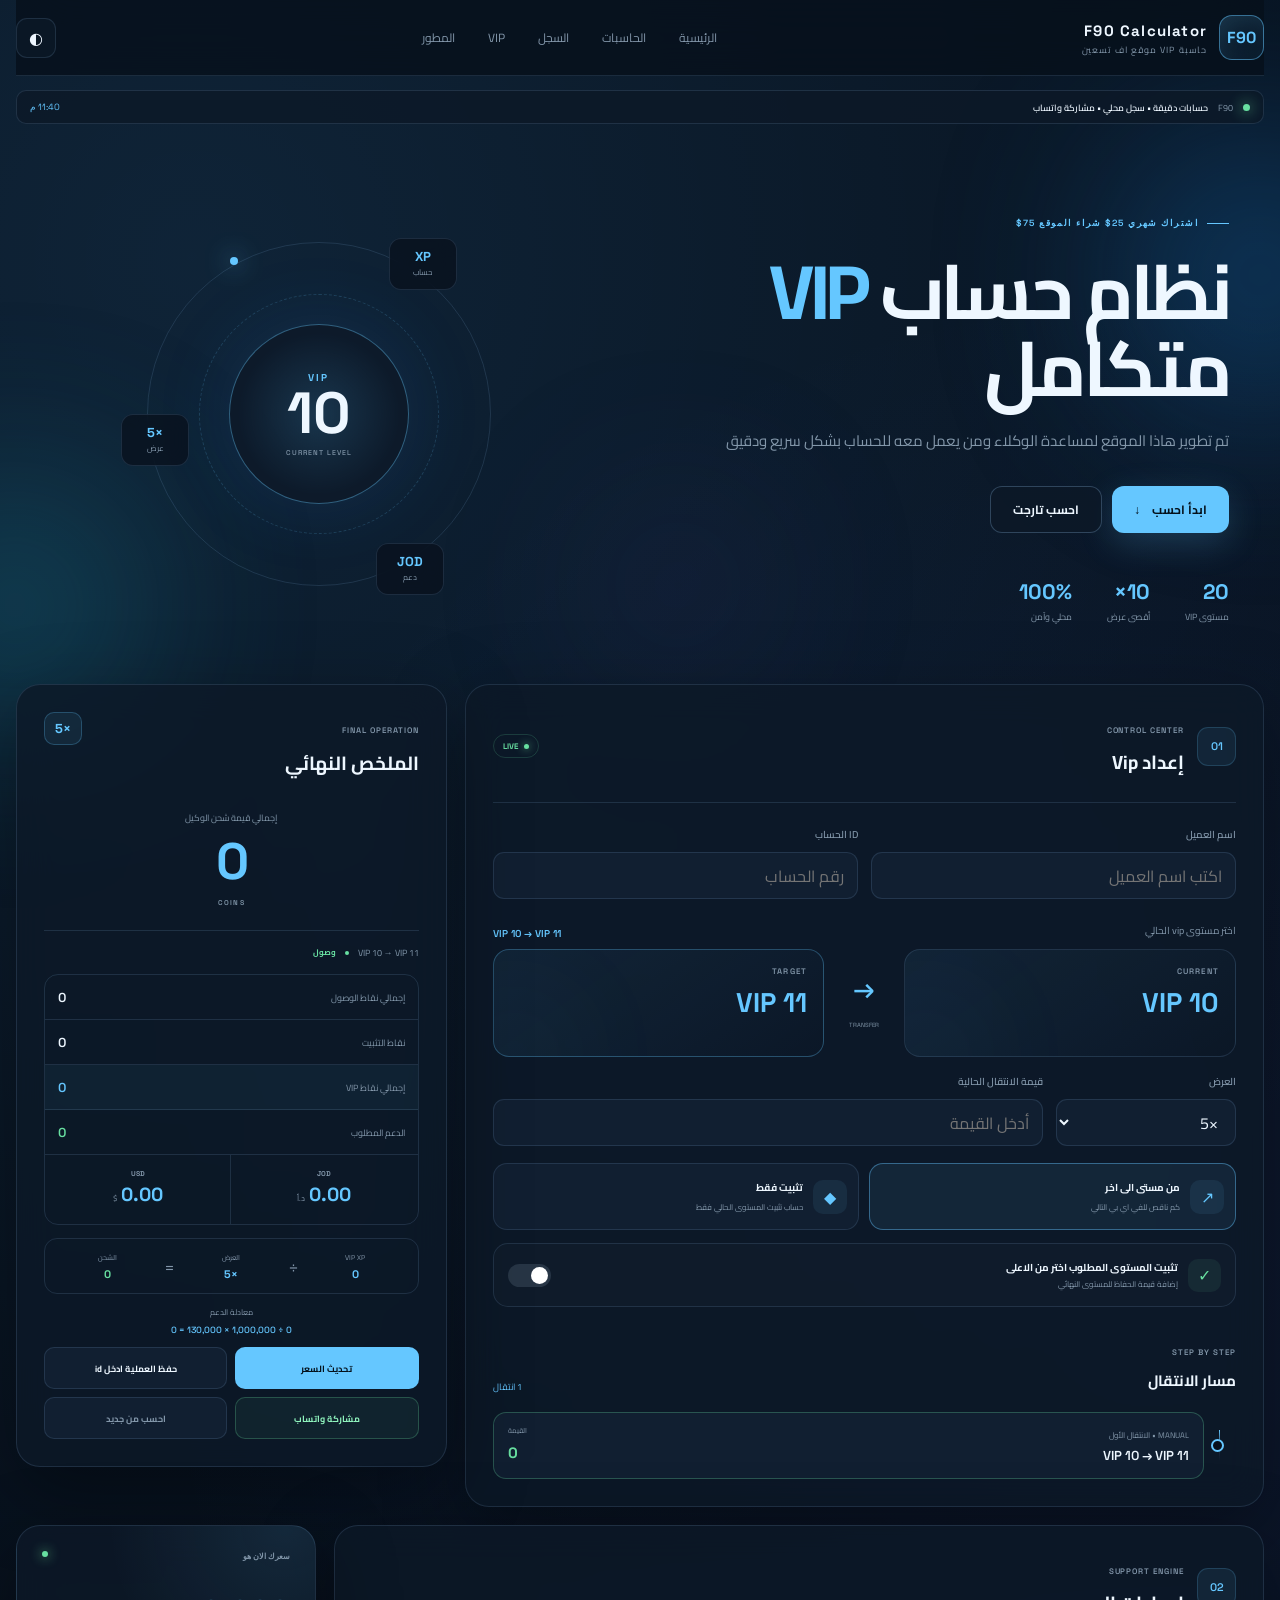
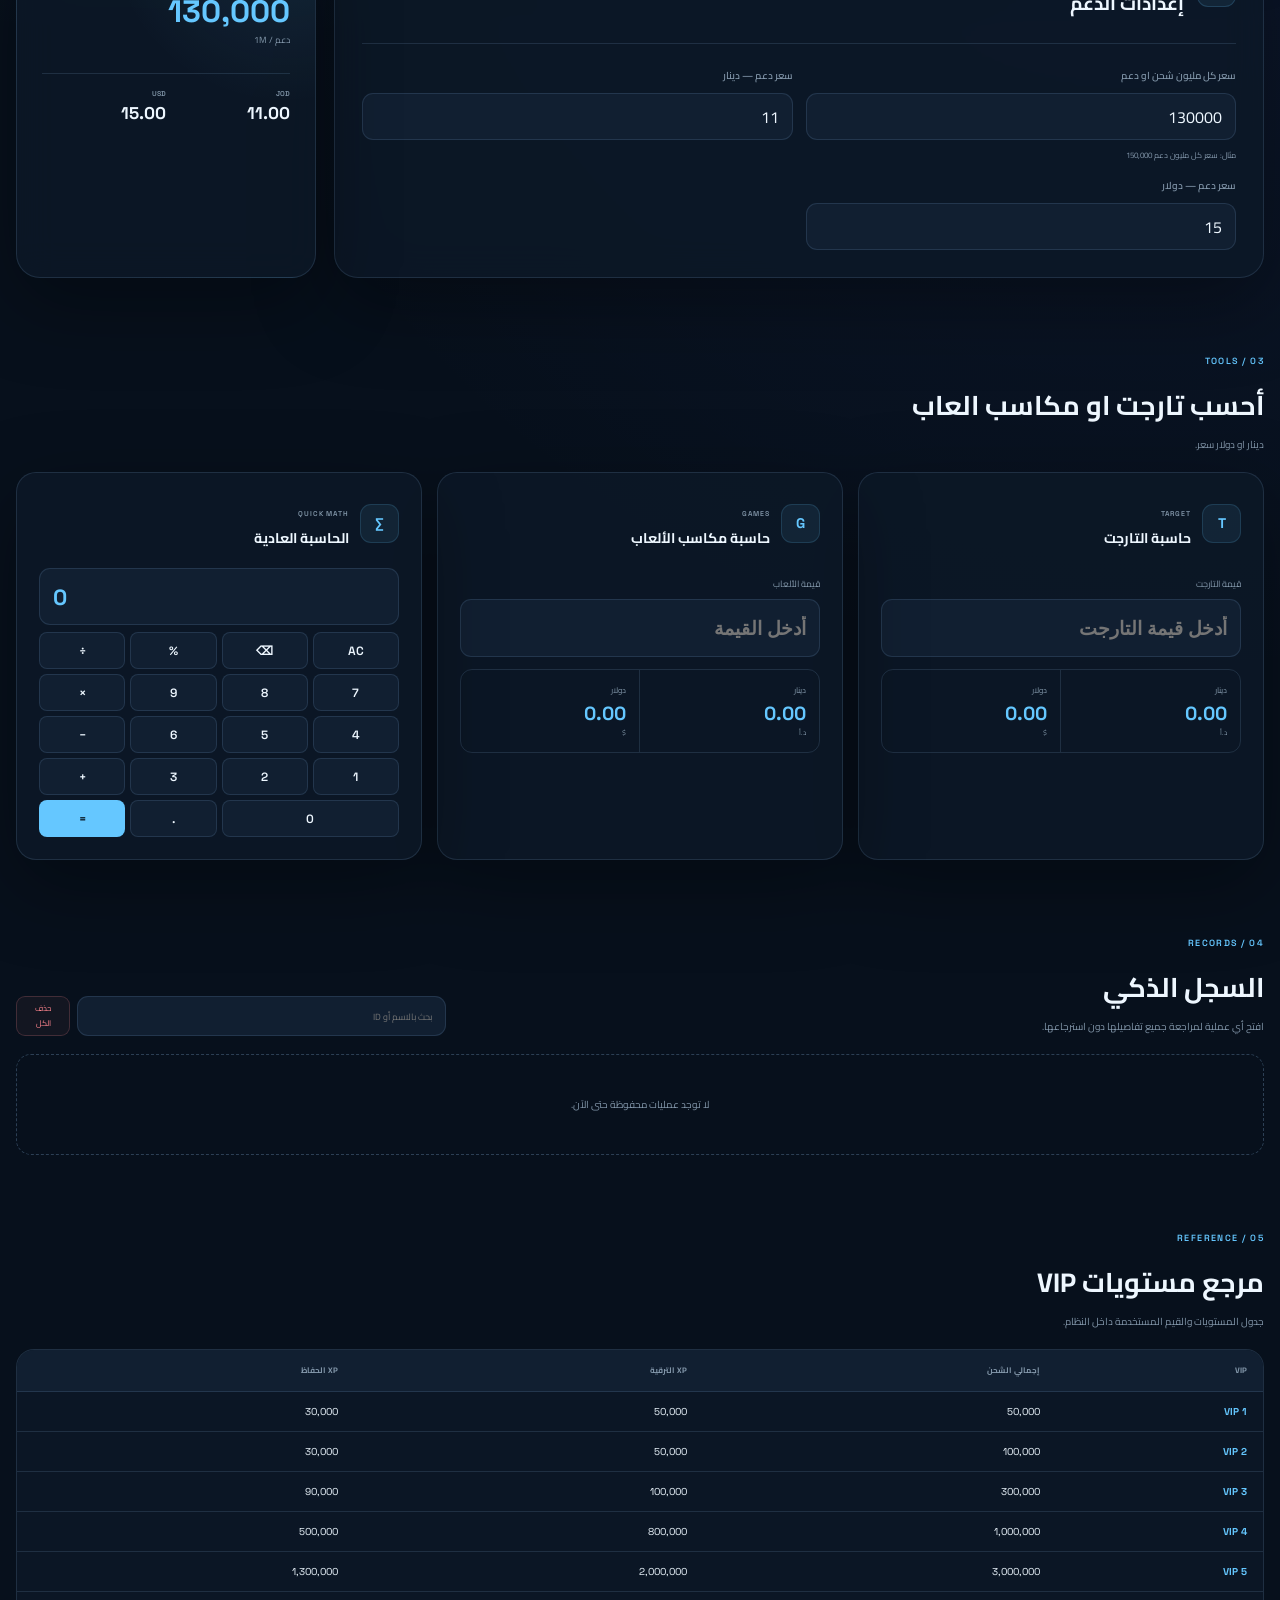
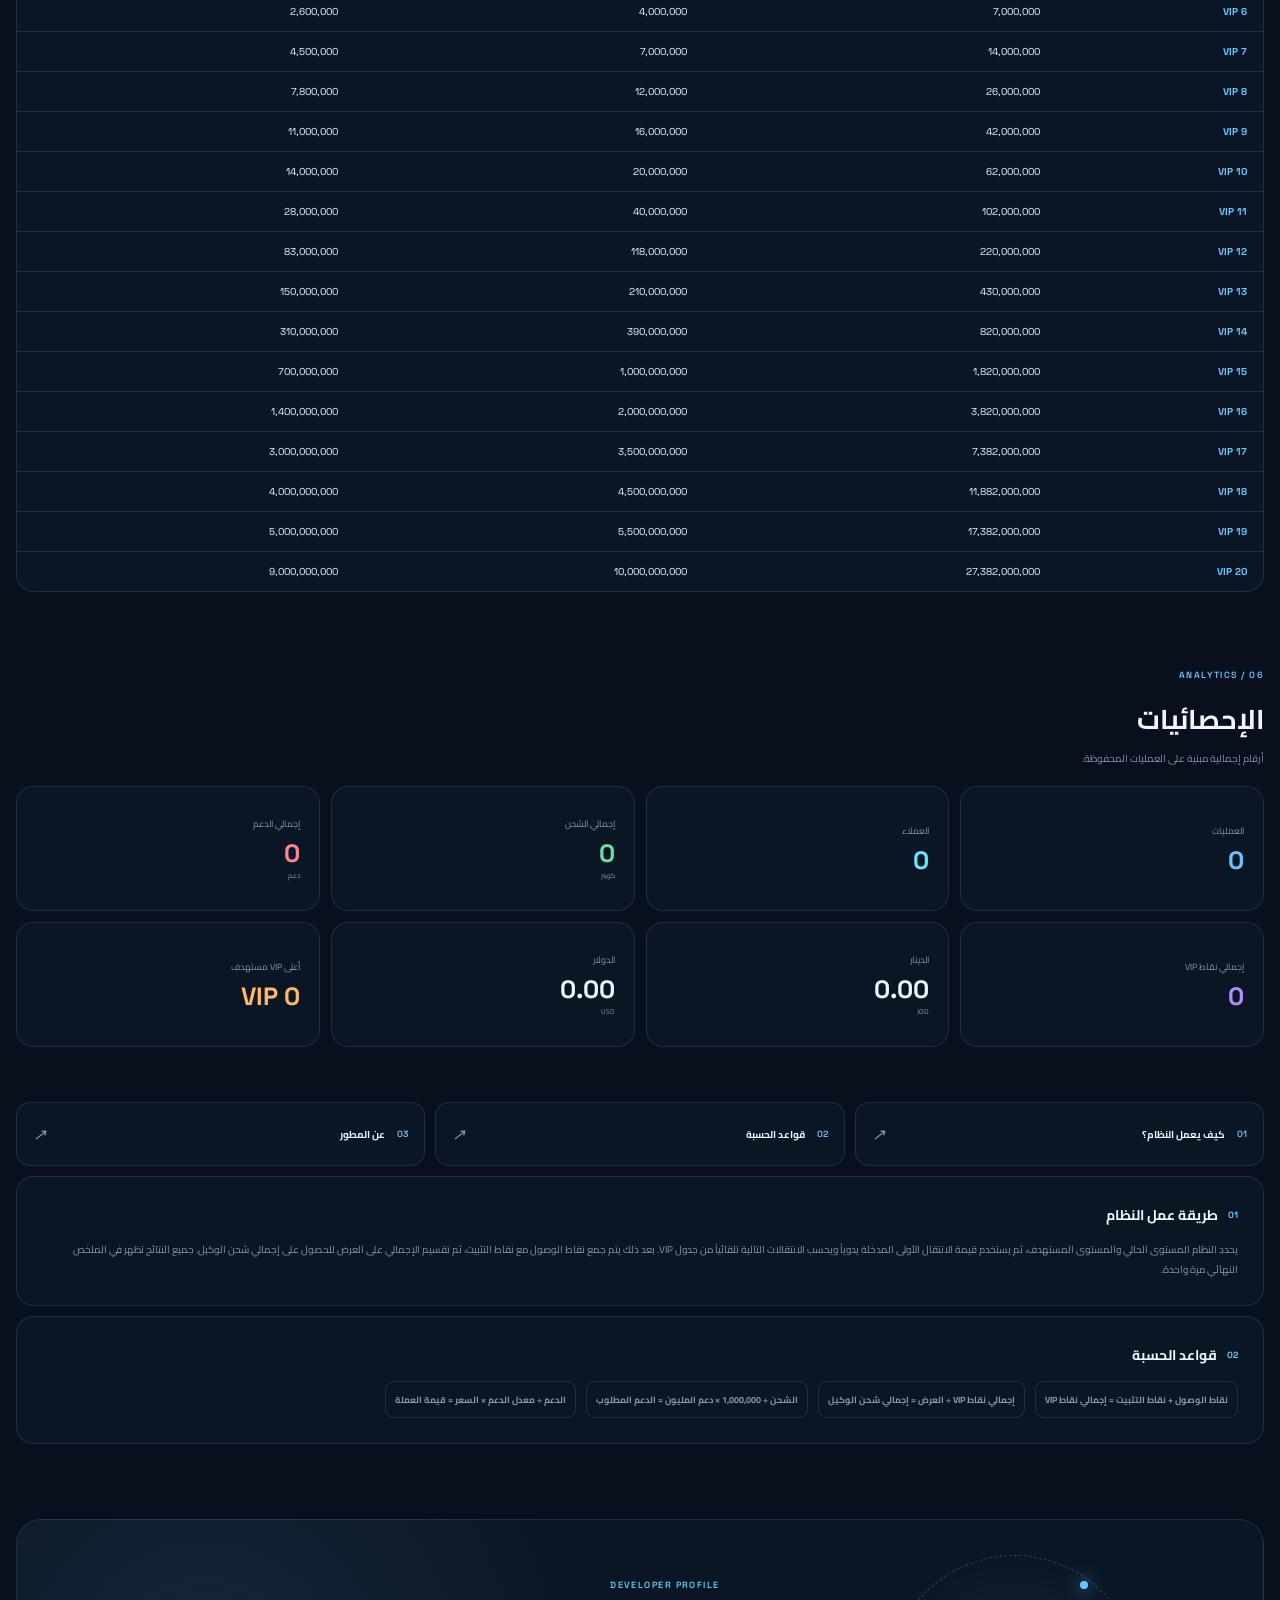
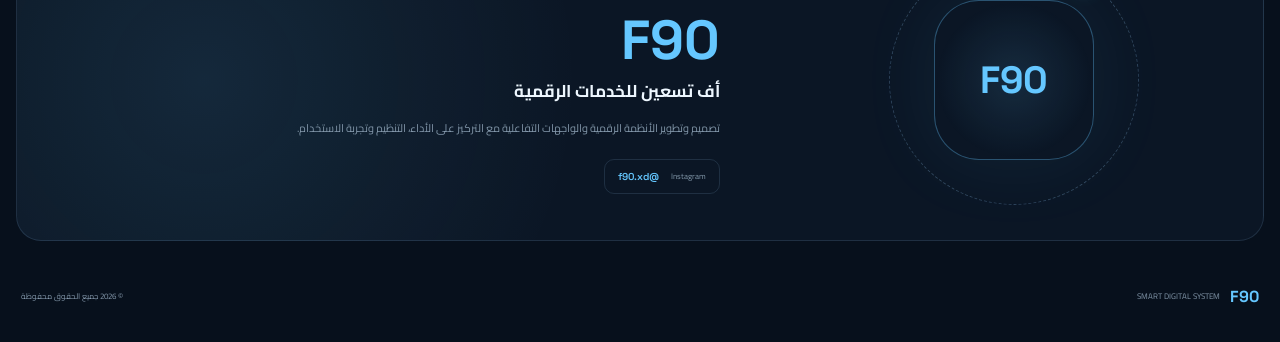
==== commit 74fb9c01: "Update index.html" ====
--- a/index.html
+++ b/index.html
@@ -6,7 +6,7 @@
     <meta name="viewport" content="width=device-width, initial-scale=1.0, viewport-fit=cover">
     <meta name="theme-color" content="#08111f">
     <meta name="description" content="نظام احترافي لإدارة وحساب عمليات VIP والشحن والدعم">
-    <title>VIP Control — F90</title>
+    <title>F90</title>
     <link rel="stylesheet" href="style.css">
 </head>
 
@@ -24,8 +24,8 @@
         <a href="#dashboard" class="brand">
             <span class="brand-mark">F90</span>
             <span class="brand-copy">
-                <b>VIP CONTROL</b>
-                <small>Smart Calculation System</small>
+                <b>F90 Calculator</b>
+                <small>حاسبة VIP موقع اف تسعين</small>
             </span>
         </a>
 
@@ -56,8 +56,8 @@
     <!-- AD / STATUS STRIP -->
     <div class="smart-strip">
         <div class="strip-pulse"></div>
-        <span>F90 SMART SYSTEM</span>
-        <b>حسابات دقيقة • سجل محلي • مشاركة فورية</b>
+        <span>F90</span>
+        <b>حسابات دقيقة • سجل محلي • مشاركة واتساب</b>
         <span class="strip-time" id="liveClock">--:--</span>
     </div>
 
@@ -70,7 +70,7 @@
 
                 <div class="eyebrow">
                     <span></span>
-                    ADVANCED VIP CALCULATOR
+                    اشتراك شهري 25$ شراء الموقع 75$ 
                 </div>
 
                 <h1>
@@ -80,18 +80,18 @@
                 </h1>
 
                 <p>
-                    تحكم كامل بالانتقال، التثبيت، الشحن، الدعم،
-                    الأسعار، السجل والتقارير من واجهة واحدة.
+                    تم تطوير هاذا الموقع لمساعدة الوكلاء ومن 
+                    يعمل معه للحساب بشكل سريع ودقيق
                 </p>
 
                 <div class="hero-actions">
                     <a href="#vipEngine" class="hero-btn primary-btn">
-                        ابدأ الحسبة
+                        ابدأ احسب
                         <span>↓</span>
                     </a>
 
                     <a href="#calculator" class="hero-btn ghost-btn">
-                        الحاسبات
+                        احسب تارجت
                     </a>
                 </div>
 
@@ -153,7 +153,7 @@
                         <span class="section-number">01</span>
                         <div>
                             <small>CONTROL CENTER</small>
-                            <h2>إعداد العملية</h2>
+                            <h2>إعداد Vip</h2>
                         </div>
                     </div>
 
@@ -180,7 +180,7 @@
                 <div class="vip-selector">
 
                     <div class="selector-header">
-                        <span>مسار المستوى</span>
+                        <span>اختر مستوى vip الحالي</span>
                         <small id="routeText">VIP 10 → VIP 11</small>
                     </div>
 
@@ -226,7 +226,7 @@
                     </div>
 
                     <div class="field">
-                        <span>قيمة الانتقال الأول</span>
+                        <span>قيمة الانتقال الحالية</span>
                         <input id="firstTransitionInput" type="text" inputmode="decimal" placeholder="أدخل القيمة" autocomplete="off">
                     </div>
 
@@ -238,8 +238,8 @@
                         <input type="radio" name="mode" value="reach" checked>
                         <span class="mode-icon">↗</span>
                         <span>
-                            <b>الوصول إلى المستوى</b>
-                            <small>حساب الانتقالات حتى الهدف</small>
+                            <b>من مستى الى اخر</b>
+                            <small>كم ناقص للفي اي بي التالي</small>
                         </span>
                     </label>
 
@@ -247,7 +247,7 @@
                         <input type="radio" name="mode" value="currentLock">
                         <span class="mode-icon">◆</span>
                         <span>
-                            <b>تثبيت الحالي</b>
+                            <b>تثبيت فقط</b>
                             <small>حساب تثبيت المستوى الحالي فقط</small>
                         </span>
                     </label>
@@ -259,7 +259,7 @@
                     <div class="lock-copy">
                         <div class="lock-icon">✓</div>
                         <div>
-                            <b>تثبيت المستوى المطلوب</b>
+                            <b>تثبيت المستوى المطلوب اختر من الاعلى</b>
                             <small>إضافة قيمة الحفاظ للمستوى النهائي</small>
                         </div>
                     </div>
@@ -306,7 +306,7 @@
                 </div>
 
                 <div class="final-number">
-                    <span>إجمالي شحن الوكيل</span>
+                    <span>إجمالي قيمة شحن الوكيل</span>
                     <strong id="actualCharge">0</strong>
                     <small>COINS</small>
                 </div>
@@ -374,16 +374,16 @@
 
                 <div class="support-formula">
                     <span>معادلة الدعم</span>
-                    <b id="formulaSupport">0 ÷ 1,000,000 × 130,000 = 0</b>
+                    <b id="formulaSupport">0 ♕ 0</b>
                 </div>
 
                 <div class="summary-actions">
                     <button id="calculateBtn" class="action-btn primary-action" type="button">
-                        تحديث الحسبة
+                        تحديث السعر
                     </button>
 
                     <button id="saveBtn" class="action-btn secondary-action" type="button">
-                        حفظ العملية
+                        حفظ العملية ادخل id
                     </button>
 
                     <button id="whatsappBtn" class="action-btn whatsapp-action" type="button">
@@ -391,7 +391,7 @@
                     </button>
 
                     <button id="newBtn" class="action-btn subtle-action" type="button">
-                        عملية جديدة
+                        احسب من جديد
                     </button>
                 </div>
 
@@ -419,18 +419,18 @@
                 <div class="settings-grid">
 
                     <label class="field">
-                        <span>دعم كل مليون شحن</span>
+                        <span>سعر كل مليون شحن او دعم</span>
                         <input id="supportRate" type="text" inputmode="decimal" value="130000">
-                        <small>مثال: 130,000 دعم لكل مليون</small>
+                        <small>مثال: سعر كل مليون دعم 150,000</small>
                     </label>
 
                     <label class="field">
-                        <span>سعر 130 ألف دعم — دينار</span>
+                        <span>سعر دعم — دينار</span>
                         <input id="jodRate" type="text" inputmode="decimal" value="11">
                     </label>
 
                     <label class="field">
-                        <span>سعر 130 ألف دعم — دولار</span>
+                        <span>سعر دعم — دولار</span>
                         <input id="usdRate" type="text" inputmode="decimal" value="15">
                     </label>
 
@@ -441,7 +441,7 @@
             <div class="panel rate-card">
 
                 <div class="rate-card-title">
-                    <span>LIVE RATE</span>
+                    <span>سعرك الان هو</span>
                     <i></i>
                 </div>
 
@@ -471,8 +471,8 @@
             <div class="section-header-wide">
                 <div>
                     <span>03 / TOOLS</span>
-                    <h2>الحاسبات الإضافية</h2>
-                    <p>أدوات مستقلة للحساب السريع بدون التأثير على عملية VIP.</p>
+                    <h2>أحسب تارجت او مكاسب العاب</h2>
+                    <p>دينار او دولار سعر.</p>
                 </div>
             </div>
 
--- a/style.css
+++ b/style.css
@@ -1,695 +1,2322 @@
-/* ==========================================================================
-   F90 CALCULATOR — NEW REFINED DESIGN SYSTEM
-   Theme 1 (Default Slate): Cool Gray Slate + Ice Cyan + Light Red Accents
-   Theme 2 (Navy Power): Deep Navy + Emerald Green + Vivid Red + Crisp White
-   ========================================================================== */
-
-/* Theme 1: Default Slate */
-body.theme-slate {
-    --bg-base: #0f172a;
-    --bg-surface: #1e293b;
-    --bg-card: rgba(30, 41, 59, 0.85);
-    --border-color: #334155;
-    --border-bright: #38bdf8;
-    
-    --text-main: #f8fafc;
-    --text-muted: #94a3b8;
-    
-    --accent-cyan: #38bdf8;
-    --accent-red: #f87171;
-    --accent-green: #34d399;
-    
-    --input-bg: #0f172a;
-    --input-border: #475569;
-    --input-focus: #38bdf8;
-    
-    --num-primary: #38bdf8;
-    --num-secondary: #f87171;
-}
-
-/* Theme 2: Navy Power */
-body.theme-navy {
-    --bg-base: #0a1128;
-    --bg-surface: #1c2541;
-    --bg-card: rgba(28, 37, 65, 0.95);
-    --border-color: #2a385b;
-    --border-bright: #10b981;
-    
-    --text-main: #ffffff;
-    --text-muted: #a0aec0;
-    
-    --accent-cyan: #10b981;
-    --accent-red: #ef4444;
-    --accent-green: #10b981;
-    
-    --input-bg: #0c152e;
-    --input-border: #3a4b7c;
-    --input-focus: #10b981;
-    
-    --num-primary: #10b981;
-    --num-secondary: #ef4444;
-}
+/* style.css */
+
+@import url('https://fonts.googleapis.com/css2?family=Cairo:wght@400;500;600;700;800&family=Space+Grotesk:wght@400;500;600;700&display=swap');
 
 * {
     box-sizing: border-box;
     margin: 0;
     padding: 0;
-    font-family: 'Cairo', sans-serif;
+}
+
+:root {
+    --bg: #07101c;
+    --bg-deep: #040a12;
+    --surface: rgba(13, 25, 40, .82);
+    --surface-2: #0d1a2a;
+    --surface-3: #111f31;
+    --line: rgba(139, 188, 231, .15);
+    --line-strong: rgba(139, 188, 231, .28);
+
+    --text: #eef7ff;
+    --muted: #8397aa;
+    --blue: #65c7ff;
+    --blue-2: #2d8cff;
+    --cyan: #66e7ff;
+    --green: #68e0a1;
+    --red: #ff858e;
+    --orange: #ffb866;
+    --purple: #b58cff;
+
+    --shadow: 0 25px 80px rgba(0, 0, 0, .35);
+    --radius: 24px;
+}
+
+body.light {
+    --bg: #eef5fa;
+    --bg-deep: #dce9f2;
+    --surface: rgba(255, 255, 255, .86);
+    --surface-2: #ffffff;
+    --surface-3: #f4f8fb;
+    --line: rgba(33, 77, 108, .12);
+    --line-strong: rgba(33, 77, 108, .22);
+
+    --text: #102235;
+    --muted: #667b8d;
+    --blue: #168bd2;
+    --blue-2: #1669c7;
+    --cyan: #159db5;
+    --green: #168d5a;
+    --red: #d9515d;
+    --orange: #c77a16;
+    --purple: #7650c2;
+
+    --shadow: 0 20px 60px rgba(30, 65, 90, .12);
+}
+
+html {
+    scroll-behavior: smooth;
+}
+
+body {
+    min-height: 100vh;
+    background:
+        radial-gradient(circle at 15% 5%, rgba(73, 178, 255, .12), transparent 28%),
+        radial-gradient(circle at 90% 25%, rgba(84, 112, 255, .08), transparent 25%),
+        var(--bg);
+    color: var(--text);
+    font-family: "Cairo", sans-serif;
+    overflow-x: hidden;
+    transition: background .35s ease, color .35s ease;
+}
+
+button,
+input,
+select {
+    font: inherit;
+}
+
+button,
+a,
+select {
     -webkit-tap-highlight-color: transparent;
 }
 
-body {
-    background-color: var(--bg-base);
-    color: var(--text-main);
-    direction: rtl;
-    min-height: 100vh;
-    padding-bottom: 20px;
-}
-
-/* Typography & Numbers */
-.cyan-text { color: var(--num-primary) !important; font-family: 'JetBrains Mono', 'Cairo', monospace; }
-.red-text { color: var(--num-secondary) !important; font-family: 'JetBrains Mono', 'Cairo', monospace; }
-
-.mb-15 { margin-bottom: 15px; }
-.mt-10 { margin-top: 10px; }
-.mt-15 { margin-top: 15px; }
-.mt-25 { margin-top: 25px; }
-.hidden { display: none !important; }
-
-/* Ticker Bar */
-.ticker-wrap {
-    background: #0284c7;
-    color: #fff;
-    display: flex;
-    align-items: center;
+button {
+    cursor: pointer;
+}
+
+a {
+    color: inherit;
+    text-decoration: none;
+}
+
+.app-shell {
+    width: min(1500px, calc(100% - 32px));
+    margin: auto;
+    position: relative;
+    z-index: 2;
+}
+
+.ambient {
+    position: fixed;
+    pointer-events: none;
+    filter: blur(100px);
+    border-radius: 50%;
+    opacity: .45;
+    z-index: 0;
+}
+
+.ambient-one {
+    width: 280px;
+    height: 280px;
+    background: #176db7;
+    top: 15%;
+    right: -120px;
+}
+
+.ambient-two {
+    width: 230px;
+    height: 230px;
+    background: #1b8ca5;
+    bottom: 20%;
+    left: -100px;
+}
+
+.ambient-three {
+    width: 180px;
+    height: 180px;
+    background: #6750bd;
+    top: 55%;
+    right: 40%;
+    opacity: .12;
+}
+
+/* TOPBAR */
+
+.topbar {
+    min-height: 76px;
+    display: flex;
+    align-items: center;
+    justify-content: space-between;
+    gap: 20px;
+    border-bottom: 1px solid var(--line);
+    position: sticky;
+    top: 0;
+    z-index: 100;
+    background: color-mix(in srgb, var(--bg) 82%, transparent);
+    backdrop-filter: blur(24px);
+}
+
+.brand {
+    display: flex;
+    align-items: center;
+    gap: 12px;
+    min-width: max-content;
+}
+
+.brand-mark {
+    width: 45px;
+    height: 45px;
+    display: grid;
+    place-items: center;
+    border: 1px solid rgba(101, 199, 255, .5);
+    border-radius: 13px;
+    color: var(--blue);
+    font: 700 16px "Space Grotesk";
+    background: linear-gradient(145deg, rgba(101, 199, 255, .16), rgba(45, 140, 255, .03));
+    box-shadow: inset 0 0 20px rgba(101, 199, 255, .06);
+}
+
+.brand-copy {
+    display: flex;
+    flex-direction: column;
+    line-height: 1.1;
+}
+
+.brand-copy b {
+    font: 700 15px "Space Grotesk";
+    letter-spacing: .08em;
+}
+
+.brand-copy small {
+    color: var(--muted);
+    font-size: 9px;
+    margin-top: 5px;
+    letter-spacing: .12em;
+}
+
+.main-nav {
+    display: flex;
+    align-items: center;
+    gap: 5px;
+}
+
+.nav-link {
+    color: var(--muted);
+    font-size: 12px;
+    padding: 9px 14px;
+    border-radius: 10px;
+    transition: .25s;
+}
+
+.nav-link:hover,
+.nav-link.active {
+    color: var(--text);
+    background: rgba(101, 199, 255, .08);
+}
+
+.nav-link.active {
+    box-shadow: inset 0 -2px 0 var(--blue);
+}
+
+.top-actions {
+    display: flex;
+    gap: 8px;
+}
+
+.icon-button {
+    width: 40px;
+    height: 40px;
+    border: 1px solid var(--line);
+    background: var(--surface);
+    color: var(--text);
+    border-radius: 11px;
+    transition: .25s;
+}
+
+.icon-button:hover {
+    border-color: var(--blue);
+    color: var(--blue);
+    transform: translateY(-2px);
+}
+
+.mobile-menu-btn {
+    display: none;
+}
+
+.mobile-nav {
+    display: none;
+}
+
+/* STRIP */
+
+.smart-strip {
+    margin-top: 14px;
+    min-height: 34px;
+    padding: 7px 13px;
+    border: 1px solid var(--line);
+    background: var(--surface);
+    border-radius: 10px;
+    display: flex;
+    align-items: center;
+    gap: 10px;
+    color: var(--muted);
+    font-size: 9px;
+}
+
+.smart-strip b {
+    color: var(--text);
+    font-weight: 600;
+}
+
+.strip-pulse {
+    width: 7px;
+    height: 7px;
+    background: var(--green);
+    border-radius: 50%;
+    box-shadow: 0 0 14px var(--green);
+    animation: pulse 1.8s infinite;
+}
+
+.strip-time {
+    margin-right: auto;
+    font-family: "Space Grotesk";
+    color: var(--blue);
+}
+
+/* HERO */
+
+.hero {
+    min-height: 500px;
+    display: grid;
+    grid-template-columns: 1.05fr .95fr;
+    align-items: center;
+    gap: 50px;
+    padding: 75px 35px 55px;
+}
+
+.hero-content {
+    max-width: 700px;
+}
+
+.eyebrow,
+.section-header-wide > div > span,
+.developer-content > span,
+.modal-head > span {
+    display: inline-flex;
+    align-items: center;
+    gap: 8px;
+    font: 600 9px "Space Grotesk";
+    letter-spacing: .16em;
+    color: var(--blue);
+}
+
+.eyebrow span {
+    width: 22px;
+    height: 1px;
+    background: var(--blue);
+}
+
+.hero h1 {
+    font-size: clamp(42px, 6vw, 82px);
+    line-height: 1;
+    margin: 20px 0;
+    letter-spacing: -.055em;
+    font-weight: 700;
+}
+
+.hero h1 strong {
+    color: var(--blue);
+    font-weight: 700;
+}
+
+.hero p {
+    max-width: 590px;
+    color: var(--muted);
+    font-size: 15px;
+    line-height: 2;
+}
+
+.hero-actions {
+    display: flex;
+    gap: 10px;
+    margin-top: 30px;
+}
+
+.hero-btn {
+    min-height: 47px;
+    padding: 0 22px;
+    border-radius: 12px;
+    display: inline-flex;
+    align-items: center;
+    justify-content: center;
+    gap: 12px;
+    font-size: 12px;
+    font-weight: 700;
+    transition: .25s;
+}
+
+.primary-btn {
+    color: #04111b;
+    background: var(--blue);
+    box-shadow: 0 10px 35px rgba(101, 199, 255, .2);
+}
+
+.ghost-btn {
+    border: 1px solid var(--line-strong);
+    background: var(--surface);
+}
+
+.hero-btn:hover {
+    transform: translateY(-3px);
+}
+
+.hero-metrics {
+    display: flex;
+    gap: 35px;
+    margin-top: 45px;
+}
+
+.hero-metrics div {
+    display: flex;
+    flex-direction: column;
+}
+
+.hero-metrics strong {
+    color: var(--blue);
+    font: 700 21px "Space Grotesk";
+}
+
+.hero-metrics span {
+    color: var(--muted);
+    font-size: 9px;
+    margin-top: 3px;
+}
+
+/* ORBIT */
+
+.hero-orbit {
+    width: min(430px, 80vw);
+    aspect-ratio: 1;
+    margin: auto;
+    position: relative;
+    display: grid;
+    place-items: center;
+}
+
+.orbit-ring {
+    position: absolute;
+    inset: 10%;
+    border: 1px solid var(--line);
+    border-radius: 50%;
+}
+
+.ring-two {
+    inset: 22%;
+    border-color: rgba(101, 199, 255, .18);
+    border-style: dashed;
+    animation: rotate 24s linear infinite;
+}
+
+.ring-one::after {
+    content: "";
+    position: absolute;
+    width: 8px;
+    height: 8px;
+    background: var(--blue);
+    border-radius: 50%;
+    top: 4%;
+    left: 24%;
+    box-shadow: 0 0 25px var(--blue);
+}
+
+.hero-center {
+    width: 180px;
+    height: 180px;
+    border: 1px solid rgba(101, 199, 255, .4);
+    background: radial-gradient(circle, rgba(101, 199, 255, .13), var(--surface-2) 65%);
+    border-radius: 50%;
+    display: flex;
+    align-items: center;
+    justify-content: center;
+    flex-direction: column;
+    box-shadow: 0 0 80px rgba(45, 140, 255, .13);
+}
+
+.hero-center span {
+    font: 700 10px "Space Grotesk";
+    color: var(--blue);
+    letter-spacing: .2em;
+}
+
+.hero-center strong {
+    font: 700 58px "Space Grotesk";
+    line-height: 1;
+}
+
+.hero-center small {
+    font: 500 7px "Space Grotesk";
+    color: var(--muted);
+    letter-spacing: .15em;
+    margin-top: 6px;
+}
+
+.orbit-node {
+    position: absolute;
+    min-width: 68px;
+    padding: 9px 12px;
+    border: 1px solid var(--line);
+    background: rgba(8, 17, 29, .75);
+    backdrop-filter: blur(10px);
+    border-radius: 12px;
+    text-align: center;
+    display: flex;
+    flex-direction: column;
+}
+
+.orbit-node b {
+    font: 700 13px "Space Grotesk";
+    color: var(--blue);
+}
+
+.orbit-node span {
+    font-size: 8px;
+    color: var(--muted);
+}
+
+.node-one { top: 9%; right: 18%; }
+.node-two { left: 4%; top: 50%; }
+.node-three { bottom: 8%; right: 21%; }
+
+/* PANELS */
+
+.engine-layout {
+    display: grid;
+    grid-template-columns: minmax(0, 1.3fr) minmax(340px, .7fr);
+    gap: 18px;
+}
+
+.panel {
+    background: var(--surface);
+    border: 1px solid var(--line);
+    border-radius: var(--radius);
+    box-shadow: var(--shadow);
+    backdrop-filter: blur(18px);
+}
+
+.input-panel {
+    padding: 27px;
+}
+
+.summary-panel {
+    padding: 27px;
+    position: sticky;
+    top: 95px;
+    height: fit-content;
+}
+
+.panel-heading {
+    display: flex;
+    align-items: center;
+    justify-content: space-between;
+    gap: 15px;
+    padding-bottom: 22px;
+    border-bottom: 1px solid var(--line);
+}
+
+.panel-heading > div {
+    display: flex;
+    align-items: center;
+    gap: 13px;
+}
+
+.section-number {
+    width: 39px;
+    height: 39px;
+    border-radius: 11px;
+    display: grid;
+    place-items: center;
+    background: rgba(101, 199, 255, .08);
+    border: 1px solid rgba(101, 199, 255, .18);
+    color: var(--blue);
+    font: 600 11px "Space Grotesk";
+}
+
+.panel-heading small {
+    color: var(--muted);
+    font: 600 8px "Space Grotesk";
+    letter-spacing: .12em;
+}
+
+.panel-heading h2 {
+    font-size: 19px;
+    margin-top: 2px;
+}
+
+.live-badge {
+    color: var(--green);
+    border: 1px solid rgba(104, 224, 161, .18);
+    padding: 6px 9px;
+    border-radius: 20px;
+    font: 700 8px "Space Grotesk";
+    display: flex;
+    gap: 6px;
+    align-items: center;
+}
+
+.live-badge i {
+    width: 5px;
+    height: 5px;
+    border-radius: 50%;
+    background: var(--green);
+    box-shadow: 0 0 9px var(--green);
+}
+
+.client-mini-grid,
+.settings-grid {
+    display: grid;
+    grid-template-columns: 1fr 1fr;
+    gap: 13px;
+    margin-top: 22px;
+}
+
+.field {
+    display: flex;
+    flex-direction: column;
+    gap: 8px;
+}
+
+.field > span {
+    font-size: 10px;
+    color: var(--muted);
+    font-weight: 600;
+}
+
+.field input,
+.field select,
+.large-input input,
+.history-actions input {
+    width: 100%;
+    min-height: 47px;
+    border: 1px solid var(--line);
+    border-radius: 11px;
+    background: var(--surface-3);
+    color: var(--text);
+    outline: none;
+    padding: 0 13px;
+    transition: .2s;
+}
+
+.field input:focus,
+.field select:focus,
+.large-input input:focus,
+.history-actions input:focus {
+    border-color: rgba(101, 199, 255, .55);
+    box-shadow: 0 0 0 3px rgba(101, 199, 255, .07);
+}
+
+.field small {
+    color: var(--muted);
+    font-size: 8px;
+}
+
+.vip-selector {
+    margin-top: 22px;
+}
+
+.selector-header,
+.sub-heading {
+    display: flex;
+    justify-content: space-between;
+    align-items: end;
+    gap: 15px;
+}
+
+.selector-header > span {
+    font-size: 10px;
+    color: var(--muted);
+}
+
+.selector-header small {
+    color: var(--blue);
+    font: 600 10px "Space Grotesk";
+}
+
+.vip-route {
+    margin-top: 9px;
+    display: grid;
+    grid-template-columns: 1fr 60px 1fr;
+    gap: 10px;
+    align-items: center;
+}
+
+.vip-select-box {
+    position: relative;
+    min-height: 108px;
+    border: 1px solid var(--line);
+    border-radius: 16px;
+    background: linear-gradient(145deg, rgba(101, 199, 255, .07), transparent);
+    padding: 16px;
     overflow: hidden;
-    height: 36px;
-    font-size: 0.82rem;
+}
+
+.vip-select-box.target {
+    border-color: rgba(101, 199, 255, .3);
+}
+
+.vip-select-box::after {
+    content: "";
+    position: absolute;
+    width: 100px;
+    height: 100px;
+    background: var(--blue);
+    filter: blur(65px);
+    opacity: .07;
+    left: -30px;
+    bottom: -50px;
+}
+
+.select-caption {
+    display: block;
+    color: var(--muted);
+    font: 600 8px "Space Grotesk";
+    letter-spacing: .15em;
+}
+
+.vip-select-box strong {
+    display: block;
+    color: var(--blue);
+    font: 700 27px "Space Grotesk";
+    margin-top: 9px;
+}
+
+.vip-select-box select {
+    position: absolute;
+    inset: 0;
+    opacity: 0;
+    cursor: pointer;
+}
+
+.route-arrow {
+    text-align: center;
+}
+
+.route-arrow span {
+    display: block;
+    color: var(--blue);
+    font: 500 27px "Space Grotesk";
+}
+
+.route-arrow small {
+    color: var(--muted);
+    font: 6px "Space Grotesk";
+}
+
+.offer-grid {
+    display: grid;
+    grid-template-columns: 180px 1fr;
+    gap: 13px;
+    margin-top: 15px;
+}
+
+.mode-switch {
+    display: grid;
+    grid-template-columns: 1fr 1fr;
+    gap: 10px;
+    margin-top: 17px;
+}
+
+.mode-card {
+    border: 1px solid var(--line);
+    border-radius: 14px;
+    min-height: 67px;
+    padding: 11px;
+    display: flex;
+    align-items: center;
+    gap: 10px;
+    cursor: pointer;
+    background: var(--surface-3);
+    transition: .25s;
+}
+
+.mode-card input {
+    display: none;
+}
+
+.mode-card.active {
+    border-color: rgba(101, 199, 255, .42);
+    background: rgba(101, 199, 255, .08);
+}
+
+.mode-icon {
+    width: 34px;
+    height: 34px;
+    border-radius: 10px;
+    display: grid;
+    place-items: center;
+    color: var(--blue);
+    background: rgba(101, 199, 255, .08);
+}
+
+.mode-card b,
+.mode-card small {
+    display: block;
+}
+
+.mode-card b {
+    font-size: 10px;
+}
+
+.mode-card small {
+    color: var(--muted);
+    font-size: 8px;
+    margin-top: 3px;
+}
+
+.target-lock-card {
+    margin-top: 13px;
+    padding: 14px;
+    border: 1px solid var(--line);
+    border-radius: 15px;
+    display: grid;
+    grid-template-columns: 1fr auto;
+    gap: 12px;
+    align-items: center;
+    background: rgba(255,255,255,.015);
+}
+
+.lock-copy {
+    display: flex;
+    align-items: center;
+    gap: 10px;
+}
+
+.lock-icon {
+    width: 33px;
+    height: 33px;
+    display: grid;
+    place-items: center;
+    border-radius: 10px;
+    color: var(--green);
+    background: rgba(104, 224, 161, .08);
+}
+
+.lock-copy b,
+.lock-copy small {
+    display: block;
+}
+
+.lock-copy b {
+    font-size: 10px;
+}
+
+.lock-copy small {
+    color: var(--muted);
+    font-size: 8px;
+}
+
+.switch {
+    position: relative;
+    width: 43px;
+    height: 23px;
+}
+
+.switch input {
+    display: none;
+}
+
+.switch span {
+    position: absolute;
+    inset: 0;
+    border-radius: 30px;
+    background: #273545;
+    transition: .2s;
+}
+
+.switch span::after {
+    content: "";
+    position: absolute;
+    width: 17px;
+    height: 17px;
+    top: 3px;
+    right: 3px;
+    background: #fff;
+    border-radius: 50%;
+    transition: .2s;
+}
+
+.switch input:checked + span {
+    background: var(--blue);
+}
+
+.switch input:checked + span::after {
+    transform: translateX(-20px);
+}
+
+.lock-result {
+    grid-column: 1 / -1;
+    border-top: 1px solid var(--line);
+    padding-top: 11px;
+    display: flex;
+    justify-content: space-between;
+    align-items: center;
+}
+
+.lock-result span {
+    color: var(--muted);
+    font-size: 9px;
+}
+
+.lock-result strong {
+    color: var(--green);
+    font: 700 17px "Space Grotesk";
+}
+
+.timeline-area {
+    margin-top: 27px;
+}
+
+.sub-heading small {
+    color: var(--muted);
+    font: 600 8px "Space Grotesk";
+    letter-spacing: .12em;
+}
+
+.sub-heading h3 {
+    font-size: 15px;
+    margin-top: 2px;
+}
+
+.sub-heading > span {
+    color: var(--blue);
+    font-size: 9px;
+}
+
+.transition-timeline {
+    position: relative;
+    margin-top: 17px;
+    display: flex;
+    flex-direction: column;
+    gap: 8px;
+}
+
+.transition-timeline::before {
+    content: "";
+    position: absolute;
+    top: 18px;
+    bottom: 18px;
+    right: 16px;
+    width: 1px;
+    background: linear-gradient(var(--blue), var(--line), transparent);
+}
+
+.transition-item {
+    position: relative;
+    min-height: 65px;
+    margin-right: 32px;
+    padding: 11px 14px;
+    border: 1px solid var(--line);
+    border-radius: 13px;
+    background: var(--surface-3);
+    display: flex;
+    align-items: center;
+    justify-content: space-between;
+    gap: 15px;
+    animation: slideUp .35s both;
+}
+
+.transition-item::before {
+    content: "";
+    position: absolute;
+    width: 9px;
+    height: 9px;
+    right: -21px;
+    border-radius: 50%;
+    background: var(--bg);
+    border: 2px solid var(--blue);
+    z-index: 2;
+}
+
+.transition-item.auto {
+    border-color: rgba(101, 199, 255, .12);
+}
+
+.transition-item.manual {
+    border-color: rgba(104, 224, 161, .28);
+}
+
+.transition-meta small,
+.transition-meta strong {
+    display: block;
+}
+
+.transition-meta small {
+    color: var(--muted);
+    font-size: 8px;
+}
+
+.transition-meta strong {
+    font: 600 13px "Space Grotesk";
+    margin-top: 4px;
+}
+
+.transition-value {
+    text-align: left;
+}
+
+.transition-value small {
+    display: block;
+    color: var(--muted);
+    font-size: 7px;
+}
+
+.transition-value strong {
+    color: var(--blue);
+    font: 700 15px "Space Grotesk";
+}
+
+.transition-item.manual .transition-value strong {
+    color: var(--green);
+}
+
+/* SUMMARY */
+
+.summary-top {
+    display: flex;
+    justify-content: space-between;
+    gap: 15px;
+    align-items: flex-start;
+}
+
+.summary-top small {
+    color: var(--muted);
+    font: 600 8px "Space Grotesk";
+    letter-spacing: .12em;
+}
+
+.summary-top h2 {
+    font-size: 19px;
+    margin-top: 3px;
+}
+
+.summary-badge {
+    color: var(--blue);
+    border: 1px solid rgba(101, 199, 255, .25);
+    background: rgba(101, 199, 255, .08);
+    padding: 7px 10px;
+    border-radius: 10px;
+    font: 700 13px "Space Grotesk";
+}
+
+.final-number {
+    padding: 28px 0 23px;
+    border-bottom: 1px solid var(--line);
+    text-align: center;
+}
+
+.final-number span,
+.final-number small {
+    display: block;
+    color: var(--muted);
+    font-size: 9px;
+}
+
+.final-number strong {
+    display: block;
+    color: var(--blue);
+    font: 700 clamp(35px, 4vw, 52px) "Space Grotesk";
+    letter-spacing: -.04em;
+    line-height: 1.1;
+    margin: 8px 0;
+}
+
+.final-number small {
+    font: 600 7px "Space Grotesk";
+    letter-spacing: .18em;
+}
+
+.summary-route {
+    padding: 13px 0;
+    display: flex;
+    align-items: center;
+    gap: 9px;
+    color: var(--muted);
+    font-size: 9px;
+}
+
+.summary-route i {
+    width: 4px;
+    height: 4px;
+    background: var(--green);
+    border-radius: 50%;
+}
+
+.summary-route b {
+    color: var(--green);
+    font-size: 8px;
+}
+
+.summary-breakdown {
+    border: 1px solid var(--line);
+    border-radius: 14px;
+    overflow: hidden;
+}
+
+.summary-row {
+    min-height: 45px;
+    padding: 0 13px;
+    display: flex;
+    align-items: center;
+    justify-content: space-between;
+    border-bottom: 1px solid var(--line);
+}
+
+.summary-row span {
+    color: var(--muted);
+    font-size: 9px;
+}
+
+.summary-row strong {
+    font: 600 13px "Space Grotesk";
+    color: var(--text);
+}
+
+.total-row {
+    background: rgba(101, 199, 255, .055);
+}
+
+.total-row strong {
+    color: var(--blue);
+}
+
+.support-row strong {
+    color: var(--green);
+}
+
+.money-row {
+    display: grid;
+    grid-template-columns: 1fr 1fr;
+}
+
+.money-row > div {
+    padding: 14px;
+    text-align: center;
+}
+
+.money-row > div + div {
+    border-right: 1px solid var(--line);
+}
+
+.money-row small {
+    color: var(--muted);
+    font: 700 7px "Space Grotesk";
+    display: block;
+}
+
+.money-row strong {
+    display: inline-block;
+    margin-top: 4px;
+    font: 700 19px "Space Grotesk";
+    color: var(--blue);
+}
+
+.money-row span {
+    color: var(--muted);
+    font-size: 8px;
+}
+
+.formula-box {
+    margin-top: 13px;
+    padding: 12px;
+    border: 1px solid var(--line);
+    border-radius: 13px;
+    display: grid;
+    grid-template-columns: 1fr auto 1fr auto 1fr;
+    gap: 7px;
+    align-items: center;
+    text-align: center;
+}
+
+.formula-box span,
+.formula-box b {
+    display: block;
+}
+
+.formula-box span {
+    color: var(--muted);
+    font-size: 7px;
+}
+
+.formula-box b {
+    color: var(--blue);
+    font: 700 11px "Space Grotesk";
+    margin-top: 3px;
+}
+
+.formula-box i {
+    color: var(--muted);
+    font-style: normal;
+}
+
+.formula-final b {
+    color: var(--green);
+}
+
+.support-formula {
+    padding: 11px 0;
+    text-align: center;
+}
+
+.support-formula span {
+    display: block;
+    color: var(--muted);
+    font-size: 8px;
+}
+
+.support-formula b {
+    display: block;
+    color: var(--blue);
+    font: 500 9px "Space Grotesk";
+    margin-top: 4px;
+}
+
+.summary-actions {
+    display: grid;
+    grid-template-columns: 1fr 1fr;
+    gap: 8px;
+}
+
+.action-btn {
+    min-height: 42px;
+    border-radius: 10px;
+    border: 1px solid var(--line);
+    background: var(--surface-3);
+    color: var(--text);
+    font-size: 9px;
     font-weight: 700;
-}
-
-.ticker-label {
-    background: #0369a1;
-    padding: 0 16px;
-    height: 100%;
-    display: flex;
-    align-items: center;
-    z-index: 2;
-    white-space: nowrap;
-}
-
-.ticker-text {
-    display: flex;
-    gap: 40px;
-    white-space: nowrap;
-    animation: marquee 25s linear infinite;
-    padding-right: 20px;
-}
-
-@keyframes marquee {
-    0% { transform: translateX(100%); }
-    100% { transform: translateX(-100%); }
-}
-
-/* App Header */
-.app-header {
-    background: var(--bg-surface);
-    border-bottom: 1px solid var(--border-color);
-    padding: 15px 25px;
-}
-
-.header-container {
-    max-width: 1300px;
-    margin: 0 auto;
+    transition: .2s;
+}
+
+.action-btn:hover {
+    transform: translateY(-2px);
+}
+
+.primary-action {
+    color: #04111b;
+    background: var(--blue);
+    border-color: transparent;
+}
+
+.whatsapp-action {
+    color: #8ff3bd;
+    border-color: rgba(104, 224, 161, .25);
+    background: rgba(104, 224, 161, .06);
+}
+
+.subtle-action {
+    color: var(--muted);
+}
+
+.status-message {
+    margin-top: 10px;
+    padding: 9px;
+    border-radius: 9px;
+    background: rgba(104, 224, 161, .07);
+    color: var(--green);
+    text-align: center;
+    font-size: 9px;
+}
+
+/* SETTINGS */
+
+.settings-layout {
+    display: grid;
+    grid-template-columns: 1fr 300px;
+    gap: 18px;
+    margin-top: 18px;
+}
+
+.settings-panel {
+    padding: 27px;
+}
+
+.rate-card {
+    padding: 25px;
+    background:
+        radial-gradient(circle at 90% 0%, rgba(101, 199, 255, .1), transparent 40%),
+        var(--surface);
+}
+
+.rate-card-title {
     display: flex;
     justify-content: space-between;
-    align-items: center;
-}
-
-.brand-block {
-    display: flex;
-    align-items: center;
-    gap: 12px;
-}
-
-.logo-icon {
-    background: var(--accent-cyan);
-    color: #000;
-    font-weight: 1000;
-    padding: 8px 12px;
-    border-radius: 10px;
-    font-size: 1.2rem;
-}
-
-.brand-text h1 {
-    font-size: 1.3rem;
-    font-weight: 900;
-    letter-spacing: 1px;
-}
-
-.badge-tech {
-    font-size: 0.68rem;
-    background: var(--border-color);
-    color: var(--accent-cyan);
-    padding: 2px 8px;
-    border-radius: 6px;
-    font-weight: 800;
-}
-
-.header-actions {
-    display: flex;
-    gap: 10px;
-}
-
-.nav-btn {
-    background: var(--input-bg);
-    border: 1px solid var(--border-color);
-    color: var(--text-main);
-    padding: 8px 16px;
+    color: var(--muted);
+    font: 600 8px "Space Grotesk";
+}
+
+.rate-card-title i {
+    width: 6px;
+    height: 6px;
+    border-radius: 50%;
+    background: var(--green);
+    box-shadow: 0 0 12px var(--green);
+}
+
+.rate-value {
+    margin-top: 30px;
+}
+
+.rate-value strong {
+    font: 700 31px "Space Grotesk";
+    color: var(--blue);
+}
+
+.rate-value span {
+    display: block;
+    color: var(--muted);
+    font-size: 9px;
+}
+
+.rate-money {
+    display: grid;
+    grid-template-columns: 1fr 1fr;
+    margin-top: 25px;
+    border-top: 1px solid var(--line);
+    padding-top: 15px;
+}
+
+.rate-money span,
+.rate-money b {
+    display: block;
+}
+
+.rate-money span {
+    color: var(--muted);
+    font: 600 7px "Space Grotesk";
+}
+
+.rate-money b {
+    margin-top: 4px;
+    font: 700 17px "Space Grotesk";
+}
+
+/* SECTION HEAD */
+
+.section-header-wide {
+    display: flex;
+    align-items: end;
+    justify-content: space-between;
+    gap: 20px;
+    margin: 65px 0 18px;
+}
+
+.section-header-wide h2 {
+    font-size: 27px;
+    margin-top: 7px;
+}
+
+.section-header-wide p {
+    color: var(--muted);
+    font-size: 10px;
+    margin-top: 5px;
+}
+
+/* CALCULATORS */
+
+.calculator-grid {
+    display: grid;
+    grid-template-columns: 1fr 1fr 1fr;
+    gap: 15px;
+}
+
+.tool-card {
+    border: 1px solid var(--line);
+    background: var(--surface);
+    border-radius: 20px;
+    padding: 22px;
+    box-shadow: var(--shadow);
+}
+
+.tool-header {
+    display: flex;
+    align-items: center;
+    gap: 11px;
+}
+
+.tool-icon {
+    width: 39px;
+    height: 39px;
+    border-radius: 11px;
+    display: grid;
+    place-items: center;
+    font: 700 14px "Space Grotesk";
+    color: var(--blue);
+    background: rgba(101, 199, 255, .08);
+    border: 1px solid rgba(101, 199, 255, .15);
+}
+
+.tool-header small {
+    color: var(--muted);
+    font: 600 7px "Space Grotesk";
+    letter-spacing: .13em;
+}
+
+.tool-header h3 {
+    font-size: 14px;
+}
+
+.large-input {
+    display: block;
+    margin-top: 24px;
+}
+
+.large-input span {
+    display: block;
+    color: var(--muted);
+    font-size: 9px;
+    margin-bottom: 7px;
+}
+
+.large-input input {
+    min-height: 58px;
+    font: 700 19px "Space Grotesk";
+}
+
+.tool-results {
+    display: grid;
+    grid-template-columns: 1fr 1fr;
+    margin-top: 12px;
+    border: 1px solid var(--line);
+    border-radius: 12px;
+    overflow: hidden;
+}
+
+.tool-results > div {
+    padding: 13px;
+}
+
+.tool-results > div + div {
+    border-right: 1px solid var(--line);
+}
+
+.tool-results span,
+.tool-results strong,
+.tool-results small {
+    display: block;
+}
+
+.tool-results span {
+    color: var(--muted);
+    font-size: 8px;
+}
+
+.tool-results strong {
+    font: 700 19px "Space Grotesk";
+    color: var(--blue);
+    margin-top: 3px;
+}
+
+.tool-results small {
+    color: var(--muted);
+    font-size: 7px;
+}
+
+.normal-calculator {
+    margin-top: 17px;
+}
+
+#normalDisplay {
+    width: 100%;
+    height: 57px;
+    background: var(--surface-3);
+    border: 1px solid var(--line);
+    color: var(--blue);
+    border-radius: 11px;
+    padding: 0 13px;
+    text-align: left;
+    direction: ltr;
+    font: 700 22px "Space Grotesk";
+}
+
+.calc-buttons {
+    display: grid;
+    grid-template-columns: repeat(4, 1fr);
+    gap: 5px;
+    margin-top: 7px;
+}
+
+.calc-buttons button {
+    min-height: 37px;
+    border: 1px solid var(--line);
     border-radius: 8px;
-    cursor: pointer;
-    font-weight: 700;
-    font-size: 0.85rem;
-    display: flex;
-    align-items: center;
-    gap: 6px;
-}
-
-.nav-btn:hover {
-    border-color: var(--accent-cyan);
-}
-
-/* App Layout Structure */
-.app-viewport {
-    max-width: 1300px;
-    margin: 20px auto;
-    padding: 0 15px;
-}
-
-/* Panels */
-.panel-section {
-    background: var(--bg-card);
-    border: 1px solid var(--border-color);
-    border-radius: 14px;
-    padding: 20px;
-    margin-bottom: 20px;
-}
-
-.panel-header {
-    display: flex;
-    justify-content: space-between;
-    align-items: center;
-    margin-bottom: 15px;
-    padding-bottom: 10px;
-    border-bottom: 1px solid var(--border-color);
-}
-
-.panel-title {
-    font-size: 1.1rem;
-    font-weight: 800;
-    display: flex;
-    align-items: center;
-    gap: 10px;
-}
-
-.step-badge {
-    background: var(--accent-cyan);
-    color: #000;
-    width: 26px;
-    height: 26px;
-    border-radius: 50%;
-    display: inline-flex;
-    align-items: center;
-    justify-content: center;
-    font-size: 0.8rem;
-    font-weight: 900;
-}
-
-/* Core Grid Setup */
-.core-grid {
-    display: grid;
-    grid-template-columns: 1fr 1fr;
-    gap: 20px;
-}
-
-.core-column {
-    display: flex;
-    flex-direction: column;
-}
-
-/* Form Elements */
-.grid-form-4 { display: grid; grid-template-columns: repeat(4, 1fr); gap: 15px; }
-.grid-form-3 { display: grid; grid-template-columns: repeat(3, 1fr); gap: 15px; }
-
-.field-group {
-    display: flex;
-    flex-direction: column;
-    gap: 6px;
-}
-
-.field-group label {
-    font-size: 0.82rem;
-    color: var(--text-muted);
-    font-weight: 700;
-}
-
-.highlight-label {
-    color: var(--accent-cyan) !important;
-    font-weight: 800;
-}
-
-input[type="text"], .styled-select {
-    background: var(--input-bg);
-    border: 1px solid var(--input-border);
-    color: var(--text-main);
-    padding: 10px 14px;
-    border-radius: 8px;
-    font-size: 0.95rem;
-    font-weight: 600;
-    outline: none;
-    width: 100%;
-}
-
-input[type="text"]:focus, .styled-select:focus {
-    border-color: var(--input-focus);
-}
-
-/* Lock Switch */
-.lock-toggle-wrap {
-    display: flex;
-    align-items: center;
-    gap: 12px;
-    background: var(--input-bg);
-    padding: 10px 14px;
-    border-radius: 8px;
-    border: 1px dashed var(--border-color);
-}
-
-.switch-control {
-    position: relative;
-    display: inline-block;
-    width: 44px;
-    height: 22px;
-}
-
-.switch-control input { opacity: 0; width: 0; height: 0; }
-
-.switch-slider {
-    position: absolute;
-    cursor: pointer;
-    top: 0; left: 0; right: 0; bottom: 0;
-    background-color: var(--input-border);
-    transition: .3s;
-    border-radius: 20px;
-}
-
-.switch-slider:before {
-    position: absolute;
-    content: "";
-    height: 16px;
-    width: 16px;
-    left: 3px;
-    bottom: 3px;
-    background-color: white;
-    transition: .3s;
-    border-radius: 50%;
-}
-
-input:checked + .switch-slider { background-color: var(--accent-cyan); }
-input:checked + .switch-slider:before { transform: translateX(22px); }
-
-.switch-label-text { font-size: 0.85rem; font-weight: 700; }
-.badge-lock-val {
-    margin-right: auto;
-    background: var(--accent-cyan);
-    color: #000;
-    padding: 2px 8px;
-    border-radius: 6px;
-    font-size: 0.8rem;
-    font-weight: 800;
-}
-
-/* Action Grid */
-.action-grid {
-    display: grid;
-    grid-template-columns: 2fr 1fr 1fr;
-    gap: 10px;
-    margin-top: 10px;
-}
-
-.action-btn {
-    padding: 12px;
-    border: none;
-    border-radius: 8px;
-    font-weight: 800;
-    cursor: pointer;
-    font-size: 0.95rem;
-}
-
-.btn-calc { background: var(--accent-cyan); color: #000; }
-.btn-save { background: var(--accent-green); color: #000; }
-.btn-reset { background: var(--input-bg); color: var(--text-main); border: 1px solid var(--border-color); }
-
-/* Executive Dashboard Card */
-.exec-dashboard-card {
-    background: var(--bg-card);
-    border: 2px solid var(--border-bright);
-    border-radius: 14px;
-    padding: 20px;
-    margin-bottom: 20px;
-}
-
-.exec-header {
-    display: flex;
-    justify-content: space-between;
-    align-items: center;
-    margin-bottom: 15px;
-}
-
-.exec-tag {
-    font-size: 0.75rem;
-    background: var(--border-color);
-    padding: 4px 10px;
-    border-radius: 6px;
-    font-weight: 800;
-}
-
-.exec-route {
-    color: var(--accent-cyan);
-    font-weight: 800;
-    font-size: 0.95rem;
-}
-
-.primary-result-box {
-    text-align: center;
-    background: var(--input-bg);
-    padding: 20px;
-    border-radius: 10px;
-    border: 1px solid var(--border-color);
-    margin-bottom: 15px;
-}
-
-.res-caption { font-size: 0.82rem; color: var(--text-muted); }
-.res-value {
-    font-size: 3rem;
-    font-weight: 1000;
-    color: var(--num-primary);
-    font-family: 'JetBrains Mono', monospace;
-    line-height: 1;
-    margin: 8px 0;
-}
-.res-unit { font-size: 0.85rem; font-weight: 800; color: var(--text-muted); }
-
-.res-matrix-grid {
+    background: var(--surface-3);
+    color: var(--text);
+    font: 600 12px "Space Grotesk";
+}
+
+.calc-buttons button:hover {
+    border-color: var(--blue);
+    color: var(--blue);
+}
+
+.calc-buttons .equals {
+    background: var(--blue);
+    color: #06111b;
+    border-color: transparent;
+}
+
+.calc-buttons .zero {
+    grid-column: span 2;
+}
+
+/* HISTORY */
+
+.history-actions {
+    display: flex;
+    gap: 7px;
+    width: min(430px, 100%);
+}
+
+.history-actions input {
+    min-height: 40px;
+    font-size: 9px;
+}
+
+.history-actions button {
+    border: 1px solid rgba(255, 133, 142, .2);
+    color: var(--red);
+    background: rgba(255, 133, 142, .05);
+    border-radius: 9px;
+    padding: 0 12px;
+    font-size: 8px;
+}
+
+.history-grid {
     display: grid;
     grid-template-columns: repeat(2, 1fr);
     gap: 10px;
 }
 
-.matrix-item {
-    background: var(--input-bg);
-    padding: 12px;
+.history-card {
+    border: 1px solid var(--line);
+    background: var(--surface);
+    border-radius: 15px;
+    padding: 15px;
+    display: grid;
+    grid-template-columns: 1fr auto;
+    gap: 15px;
+    align-items: center;
+    transition: .2s;
+}
+
+.history-card:hover {
+    border-color: var(--line-strong);
+    transform: translateY(-2px);
+}
+
+.history-main b,
+.history-main span {
+    display: block;
+}
+
+.history-main b {
+    font-size: 12px;
+}
+
+.history-main span {
+    color: var(--muted);
+    font-size: 8px;
+    margin-top: 3px;
+}
+
+.history-main .history-value {
+    color: var(--blue);
+    font: 600 11px "Space Grotesk";
+}
+
+.history-buttons {
+    display: flex;
+    flex-direction: column;
+    gap: 5px;
+}
+
+.history-buttons button {
+    min-width: 67px;
+    min-height: 31px;
+    border: 1px solid var(--line);
+    background: var(--surface-3);
+    color: var(--text);
     border-radius: 8px;
-    border: 1px solid var(--border-color);
+    font-size: 8px;
+}
+
+.history-buttons .delete-history {
+    color: var(--red);
+}
+
+.empty-state {
+    grid-column: 1 / -1;
+    border: 1px dashed var(--line-strong);
+    padding: 40px;
+    border-radius: 15px;
+    text-align: center;
+    color: var(--muted);
+    font-size: 10px;
+}
+
+/* TABLE */
+
+.vip-table-shell {
+    border: 1px solid var(--line);
+    border-radius: 18px;
+    overflow-x: auto;
+    background: var(--surface);
+}
+
+.vip-table-shell table {
+    width: 100%;
+    min-width: 650px;
+    border-collapse: collapse;
+}
+
+.vip-table-shell th,
+.vip-table-shell td {
+    padding: 13px 16px;
+    text-align: right;
+    border-bottom: 1px solid var(--line);
+    font-size: 10px;
+}
+
+.vip-table-shell th {
+    color: var(--muted);
+    background: var(--surface-3);
+    font-size: 8px;
+}
+
+.vip-table-shell td {
+    font-family: "Space Grotesk", "Cairo", sans-serif;
+}
+
+.vip-table-shell td:first-child {
+    color: var(--blue);
+    font-weight: 700;
+}
+
+.vip-table-shell tr:last-child td {
+    border-bottom: 0;
+}
+
+.vip-table-shell tr:hover td {
+    background: rgba(101, 199, 255, .035);
+}
+
+/* STATS */
+
+.stats-grid {
+    display: grid;
+    grid-template-columns: repeat(4, 1fr);
+    gap: 11px;
+}
+
+.stat-card {
+    min-height: 125px;
+    padding: 19px;
+    border: 1px solid var(--line);
+    background: var(--surface);
+    border-radius: 17px;
     display: flex;
     flex-direction: column;
-    gap: 4px;
-}
-
-.matrix-item.span-2 { grid-column: span 2; }
-.m-title { font-size: 0.75rem; color: var(--text-muted); }
-.m-num { font-size: 1.1rem; font-weight: 800; }
-
-.price-item.jod .m-num { color: var(--accent-green); }
-.price-item.usd .m-num { color: var(--accent-green); }
-
-.btn-whatsapp {
-    width: 100%;
-    margin-top: 15px;
-    background: #25d366;
-    color: #000;
-    border: none;
-    padding: 12px;
-    border-radius: 8px;
-    font-weight: 800;
-    cursor: pointer;
-    display: flex;
-    align-items: center;
     justify-content: center;
+}
+
+.stat-card span {
+    color: var(--muted);
+    font-size: 9px;
+}
+
+.stat-card strong {
+    color: var(--text);
+    font: 700 25px "Space Grotesk";
+    margin-top: 5px;
+}
+
+.stat-card small {
+    color: var(--muted);
+    font-size: 7px;
+}
+
+.stat-card.blue strong { color: var(--blue); }
+.stat-card.cyan strong { color: var(--cyan); }
+.stat-card.green strong { color: var(--green); }
+.stat-card.red strong { color: var(--red); }
+.stat-card.purple strong { color: var(--purple); }
+.stat-card.orange strong { color: var(--orange); }
+
+/* INFO */
+
+.info-links {
+    display: grid;
+    grid-template-columns: repeat(3, 1fr);
+    gap: 10px;
+    margin-top: 55px;
+}
+
+.info-links a {
+    border: 1px solid var(--line);
+    background: var(--surface);
+    border-radius: 14px;
+    padding: 16px;
+    display: flex;
+    align-items: center;
+    gap: 12px;
+    transition: .25s;
+}
+
+.info-links a:hover {
+    border-color: var(--blue);
+    transform: translateY(-3px);
+}
+
+.info-links span {
+    color: var(--blue);
+    font: 600 9px "Space Grotesk";
+}
+
+.info-links b {
+    font-size: 10px;
+}
+
+.info-links i {
+    margin-right: auto;
+    color: var(--muted);
+}
+
+.bottom-info {
+    margin-top: 10px;
+    padding: 25px;
+    border: 1px solid var(--line);
+    border-radius: 17px;
+    background: var(--surface);
+    scroll-margin-top: 100px;
+}
+
+.bottom-info > div {
+    display: flex;
+    align-items: center;
+    gap: 10px;
+}
+
+.bottom-info > div span {
+    color: var(--blue);
+    font: 700 9px "Space Grotesk";
+}
+
+.bottom-info h3 {
+    font-size: 14px;
+}
+
+.bottom-info p {
+    color: var(--muted);
+    font-size: 10px;
+    line-height: 2;
+    margin-top: 12px;
+}
+
+.rules-list {
+    display: grid;
     gap: 8px;
-    font-size: 0.95rem;
-}
-
-/* Unified Transitions Flow */
-.transitions-flow-box {
-    display: flex;
-    flex-direction: column;
-    gap: 8px;
-}
-
-.t-step-row {
-    background: var(--input-bg);
-    padding: 10px 14px;
-    border-radius: 8px;
-    border-right: 4px solid var(--accent-cyan);
-    display: flex;
+    margin-top: 13px;
+}
+
+.rules-list b {
+    color: var(--muted);
+    font-size: 9px;
+    padding: 9px;
+    border: 1px solid var(--line);
+    border-radius: 9px;
+}
+
+/* DEVELOPER */
+
+.developer-section {
+    margin-top: 75px;
+    min-height: 320px;
+    border: 1px solid var(--line);
+    border-radius: 25px;
+    background:
+        radial-gradient(circle at 15% 50%, rgba(101, 199, 255, .1), transparent 35%),
+        var(--surface);
+    display: grid;
+    grid-template-columns: .8fr 1.2fr;
+    align-items: center;
+    overflow: hidden;
+}
+
+.developer-visual {
+    min-height: 320px;
+    position: relative;
+    display: grid;
+    place-items: center;
+}
+
+.developer-logo {
+    width: 160px;
+    height: 160px;
+    border: 1px solid rgba(101, 199, 255, .35);
+    border-radius: 45px;
+    display: grid;
+    place-items: center;
+    color: var(--blue);
+    font: 700 38px "Space Grotesk";
+    background: radial-gradient(circle, rgba(101, 199, 255, .12), transparent 70%);
+    box-shadow: 0 0 80px rgba(101, 199, 255, .08);
+    z-index: 2;
+}
+
+.developer-orbit {
+    position: absolute;
+    width: 250px;
+    height: 250px;
+    border: 1px dashed var(--line-strong);
+    border-radius: 50%;
+    animation: rotate 20s linear infinite;
+}
+
+.developer-orbit::before {
+    content: "";
+    position: absolute;
+    width: 8px;
+    height: 8px;
+    top: 10%;
+    right: 20%;
+    background: var(--blue);
+    border-radius: 50%;
+    box-shadow: 0 0 18px var(--blue);
+}
+
+.developer-content {
+    padding: 45px;
+}
+
+.developer-content h2 {
+    font: 700 55px "Space Grotesk";
+    color: var(--blue);
+    margin-top: 8px;
+}
+
+.developer-content h3 {
+    font-size: 17px;
+}
+
+.developer-content p {
+    max-width: 500px;
+    color: var(--muted);
+    line-height: 2;
+    font-size: 11px;
+    margin-top: 10px;
+}
+
+.developer-social {
+    display: inline-flex;
+    gap: 12px;
+    align-items: center;
+    margin-top: 20px;
+    border: 1px solid var(--line);
+    padding: 9px 13px;
+    border-radius: 10px;
+}
+
+.developer-social span {
+    color: var(--muted);
+    font-size: 8px;
+}
+
+.developer-social b {
+    color: var(--blue);
+    font: 600 10px "Space Grotesk";
+}
+
+/* FOOTER */
+
+footer {
+    padding: 45px 5px 35px;
+    display: flex;
+    align-items: center;
     justify-content: space-between;
-    font-size: 0.88rem;
-}
-
-/* Quick Tools Grid */
-.grid-tools-3 {
-    display: grid;
-    grid-template-columns: 1fr 1fr 1.2fr;
-    gap: 15px;
-}
-
-.tool-card {
-    background: var(--input-bg);
-    border: 1px solid var(--border-color);
-    border-radius: 10px;
-    padding: 15px;
-}
-
-.tool-head { font-weight: 800; font-size: 0.95rem; color: var(--accent-cyan); }
-
-.tool-results {
-    font-size: 0.85rem;
-    display: flex;
-    flex-direction: column;
-    gap: 4px;
-}
-
-/* Standard Calculator UI */
-.std-calc-display {
-    background: #000;
-    color: #38bdf8;
-    font-family: 'JetBrains Mono', monospace;
-    font-size: 1.2rem;
-    text-align: left;
-    padding: 8px 12px;
-    border-radius: 6px;
-    margin: 8px 0;
-}
-
-.std-calc-buttons {
-    display: grid;
-    grid-template-columns: repeat(4, 1fr);
-    gap: 4px;
-}
-
-.std-calc-buttons button {
-    background: var(--bg-surface);
-    border: 1px solid var(--border-color);
-    color: #fff;
-    padding: 8px;
-    border-radius: 4px;
-    font-weight: 800;
-    cursor: pointer;
-}
-
-.std-calc-buttons .btn-c { background: var(--accent-red); color: #000; }
-.std-calc-buttons .btn-eq { background: var(--accent-cyan); color: #000; grid-row: span 2; }
-.std-calc-buttons .btn-plus { grid-row: span 2; }
-.std-calc-buttons .btn-zero { grid-column: span 2; }
-
-/* Analytics Bar */
-.analytics-bar {
-    display: flex;
+    color: var(--muted);
+}
+
+footer div {
+    display: flex;
+    align-items: center;
     gap: 10px;
-    flex-wrap: wrap;
-    background: var(--input-bg);
-    padding: 12px;
-    border-radius: 8px;
-    font-size: 0.82rem;
-}
-
-.a-item strong { color: var(--accent-cyan); }
-
-.history-grid {
-    display: flex;
-    flex-direction: column;
-    gap: 10px;
-}
-
-.history-card-item {
-    background: var(--input-bg);
-    padding: 14px;
-    border-radius: 8px;
-    border: 1px solid var(--border-color);
-    display: flex;
-    justify-content: space-between;
-    align-items: center;
-}
-
-.btn-clear {
-    background: transparent;
-    border: 1px solid var(--accent-red);
-    color: var(--accent-red);
-    padding: 4px 12px;
-    border-radius: 6px;
-    cursor: pointer;
-    font-size: 0.8rem;
-}
-
-/* Footer Tabs System */
-.footer-info-system {
-    background: var(--bg-card);
-    border: 1px solid var(--border-color);
-    border-radius: 14px;
-    padding: 20px;
-}
-
-.info-tabs-nav {
-    display: flex;
-    gap: 10px;
-    border-bottom: 1px solid var(--border-color);
-    padding-bottom: 10px;
-    margin-bottom: 15px;
-}
-
-.info-tab-btn {
-    background: transparent;
-    border: none;
-    color: var(--text-muted);
-    font-weight: 800;
-    font-size: 0.9rem;
-    cursor: pointer;
-    padding: 6px 12px;
-    border-radius: 6px;
-}
-
-.info-tab-btn.active {
-    background: var(--accent-cyan);
-    color: #000;
-}
-
-.tab-pane { display: none; font-size: 0.88rem; line-height: 1.6; }
-.tab-pane.active { display: block; }
-
-.data-table {
-    width: 100%;
-    border-collapse: collapse;
-    text-align: right;
-    margin-top: 10px;
-}
-
-.data-table th, .data-table td {
-    padding: 10px;
-    border-bottom: 1px solid var(--border-color);
-}
-
-.data-table th { color: var(--accent-cyan); background: var(--input-bg); }
-
-/* Developer Modal */
+}
+
+footer b {
+    color: var(--blue);
+    font: 700 16px "Space Grotesk";
+}
+
+footer span,
+footer small {
+    font-size: 8px;
+}
+
+/* MODAL */
+
 .modal-overlay {
     position: fixed;
-    top: 0; left: 0; right: 0; bottom: 0;
-    background: rgba(0, 0, 0, 0.85);
-    display: flex;
-    align-items: center;
-    justify-content: center;
+    inset: 0;
     z-index: 1000;
-}
-
-.modal-card {
-    background: var(--bg-surface);
-    border: 2px solid var(--accent-cyan);
-    border-radius: 14px;
-    padding: 30px;
-    width: 90%;
-    max-width: 450px;
+    background: rgba(2, 8, 15, .76);
+    backdrop-filter: blur(12px);
+    display: grid;
+    place-items: center;
+    padding: 18px;
+}
+
+.detail-modal {
+    width: min(650px, 100%);
+    max-height: 90vh;
+    overflow: auto;
+    background: var(--surface-2);
+    border: 1px solid var(--line-strong);
+    border-radius: 22px;
+    padding: 25px;
+    box-shadow: 0 30px 100px rgba(0,0,0,.5);
     position: relative;
+    animation: modalIn .25s ease;
+}
+
+.modal-close {
+    position: absolute;
+    left: 18px;
+    top: 18px;
+    width: 35px;
+    height: 35px;
+    border: 1px solid var(--line);
+    background: var(--surface-3);
+    color: var(--text);
+    border-radius: 9px;
+    font-size: 21px;
+}
+
+.modal-head {
+    padding-left: 45px;
+    padding-bottom: 18px;
+    border-bottom: 1px solid var(--line);
+}
+
+.modal-head h2 {
+    font-size: 21px;
+}
+
+.detail-header {
+    padding: 20px 0;
     text-align: center;
 }
 
-.modal-close-btn {
-    position: absolute;
-    top: 10px; left: 15px;
-    background: none; border: none;
-    color: #fff; font-size: 1.5rem;
-    cursor: pointer;
-}
-
-.dev-avatar {
-    width: 60px; height: 60px;
-    background: var(--accent-cyan);
-    color: #000;
-    font-size: 1.5rem; font-weight: 1000;
-    border-radius: 50%;
-    display: flex; align-items: center; justify-content: center;
-    margin: 0 auto 12px;
-}
-
-.dev-c-item {
-    background: var(--input-bg);
-    padding: 10px 14px;
+.detail-header small {
+    color: var(--muted);
+    font-size: 8px;
+}
+
+.detail-header strong {
+    display: block;
+    color: var(--blue);
+    font: 700 34px "Space Grotesk";
+    margin-top: 5px;
+}
+
+.detail-grid {
+    display: grid;
+    grid-template-columns: 1fr 1fr;
+    gap: 8px;
+}
+
+.detail-box {
+    padding: 13px;
+    border: 1px solid var(--line);
+    border-radius: 11px;
+    background: var(--surface-3);
+}
+
+.detail-box span,
+.detail-box strong {
+    display: block;
+}
+
+.detail-box span {
+    color: var(--muted);
+    font-size: 8px;
+}
+
+.detail-box strong {
+    font: 600 14px "Space Grotesk";
+    margin-top: 4px;
+}
+
+.detail-transitions {
+    margin-top: 15px;
+}
+
+.detail-transitions h3 {
+    font-size: 12px;
+    margin-bottom: 8px;
+}
+
+.detail-transition-row {
+    display: flex;
+    justify-content: space-between;
+    padding: 9px 11px;
+    border: 1px solid var(--line);
     border-radius: 8px;
-    margin-bottom: 8px;
-    display: flex;
-    justify-content: space-between;
-    align-items: center;
-    font-size: 0.88rem;
-}
-
-.copy-btn {
-    background: var(--accent-cyan);
-    color: #000;
-    border: none;
-    padding: 2px 8px;
-    border-radius: 4px;
-    font-weight: 800;
-    cursor: pointer;
-}
-
-/* Footer */
-.app-footer {
-    text-align: center;
-    padding: 20px;
-    font-size: 0.8rem;
-    color: var(--text-muted);
-}
-
-/* Status Message */
-.status-msg {
-    margin-top: 10px;
-    padding: 8px 12px;
-    border-radius: 6px;
-    font-weight: 700;
-    font-size: 0.85rem;
-}
-
-.status-msg.success { background: rgba(52, 211, 153, 0.2); color: #34d399; }
-.status-msg.error { background: rgba(248, 113, 113, 0.2); color: #f87171; }
-
-/* Responsive Adjustments */
-@media (max-width: 992px) {
-    .core-grid, .grid-tools-3 { grid-template-columns: 1fr; }
-    .grid-form-4, .grid-form-3 { grid-template-columns: 1fr 1fr; }
-}
-
-@media (max-width: 576px) {
-    .grid-form-4, .grid-form-3 { grid-template-columns: 1fr; }
-    .action-grid { grid-template-columns: 1fr; }
-    .res-value { font-size: 2.2rem; }
-   }
+    margin-top: 5px;
+    font-size: 8px;
+}
+
+.detail-transition-row strong {
+    color: var(--blue);
+    font-family: "Space Grotesk";
+}
+
+/* UTILITIES */
+
+.hidden {
+    display: none !important;
+}
+
+@keyframes pulse {
+    0%, 100% { opacity: 1; transform: scale(1); }
+    50% { opacity: .45; transform: scale(.75); }
+}
+
+@keyframes rotate {
+    to { transform: rotate(360deg); }
+}
+
+@keyframes slideUp {
+    from {
+        opacity: 0;
+        transform: translateY(8px);
+    }
+    to {
+        opacity: 1;
+        transform: translateY(0);
+    }
+}
+
+@keyframes modalIn {
+    from {
+        opacity: 0;
+        transform: scale(.96) translateY(10px);
+    }
+    to {
+        opacity: 1;
+        transform: scale(1) translateY(0);
+    }
+}
+
+/* TABLET */
+
+@media (max-width: 1100px) {
+
+    .hero {
+        grid-template-columns: 1fr .7fr;
+        padding-left: 10px;
+        padding-right: 10px;
+    }
+
+    .engine-layout {
+        grid-template-columns: 1fr;
+    }
+
+    .summary-panel {
+        position: static;
+    }
+
+    .calculator-grid {
+        grid-template-columns: 1fr 1fr;
+    }
+
+    .normal-tool {
+        grid-column: 1 / -1;
+    }
+
+    .normal-calculator {
+        max-width: 420px;
+    }
+
+    .stats-grid {
+        grid-template-columns: repeat(4, 1fr);
+    }
+
+}
+
+/* IPAD */
+
+@media (max-width: 820px) {
+
+    .app-shell {
+        width: min(100% - 22px, 720px);
+    }
+
+    .main-nav {
+        display: none;
+    }
+
+    .mobile-menu-btn {
+        display: block;
+    }
+
+    .mobile-nav {
+        position: fixed;
+        top: 76px;
+        left: 11px;
+        right: 11px;
+        z-index: 99;
+        padding: 8px;
+        border: 1px solid var(--line);
+        background: var(--surface-2);
+        border-radius: 14px;
+        box-shadow: var(--shadow);
+    }
+
+    .mobile-nav a {
+        display: block;
+        padding: 12px;
+        border-radius: 9px;
+        font-size: 10px;
+        color: var(--muted);
+    }
+
+    .mobile-nav a:hover {
+        background: var(--surface-3);
+        color: var(--blue);
+    }
+
+    .hero {
+        grid-template-columns: 1fr;
+        text-align: center;
+        padding-top: 55px;
+    }
+
+    .hero-content {
+        margin: auto;
+    }
+
+    .hero p {
+        margin: auto;
+    }
+
+    .hero-actions,
+    .hero-metrics {
+        justify-content: center;
+    }
+
+    .hero-orbit {
+        width: min(350px, 75vw);
+    }
+
+    .settings-layout {
+        grid-template-columns: 1fr;
+    }
+
+    .calculator-grid {
+        grid-template-columns: 1fr 1fr;
+    }
+
+    .history-grid {
+        grid-template-columns: 1fr;
+    }
+
+    .developer-section {
+        grid-template-columns: 1fr;
+    }
+
+    .developer-visual {
+        min-height: 250px;
+    }
+
+    .developer-content {
+        padding: 30px;
+        text-align: center;
+    }
+
+    .developer-content p {
+        margin-left: auto;
+        margin-right: auto;
+    }
+
+    .developer-social {
+        justify-content: center;
+    }
+
+    .stats-grid {
+        grid-template-columns: repeat(2, 1fr);
+    }
+
+}
+
+/* MOBILE */
+
+@media (max-width: 560px) {
+
+    .app-shell {
+        width: min(100% - 14px, 500px);
+    }
+
+    .topbar {
+        min-height: 67px;
+    }
+
+    .brand-copy small {
+        display: none;
+    }
+
+    .brand-copy b {
+        font-size: 12px;
+    }
+
+    .brand-mark {
+        width: 39px;
+        height: 39px;
+    }
+
+    .smart-strip b {
+        display: none;
+    }
+
+    .hero {
+        padding: 48px 8px 40px;
+        min-height: auto;
+    }
+
+    .hero h1 {
+        font-size: 45px;
+    }
+
+    .hero p {
+        font-size: 12px;
+    }
+
+    .hero-metrics {
+        gap: 22px;
+    }
+
+    .hero-metrics strong {
+        font-size: 18px;
+    }
+
+    .hero-orbit {
+        width: 280px;
+    }
+
+    .hero-center {
+        width: 130px;
+        height: 130px;
+    }
+
+    .hero-center strong {
+        font-size: 42px;
+    }
+
+    .orbit-node {
+        min-width: 58px;
+        padding: 7px;
+    }
+
+    .input-panel,
+    .summary-panel,
+    .settings-panel,
+    .rate-card,
+    .tool-card {
+        padding: 18px;
+    }
+
+    .client-mini-grid,
+    .settings-grid {
+        grid-template-columns: 1fr;
+    }
+
+    .vip-route {
+        grid-template-columns: 1fr;
+        gap: 7px;
+    }
+
+    .route-arrow {
+        transform: rotate(90deg);
+        height: 28px;
+    }
+
+    .offer-grid {
+        grid-template-columns: 1fr;
+    }
+
+    .mode-switch {
+        grid-template-columns: 1fr;
+    }
+
+    .transition-item {
+        margin-right: 27px;
+        padding: 10px;
+    }
+
+    .summary-actions {
+        grid-template-columns: 1fr 1fr;
+    }
+
+    .calculator-grid {
+        grid-template-columns: 1fr;
+    }
+
+    .normal-tool {
+        grid-column: auto;
+    }
+
+    .section-header-wide {
+        display: block;
+        margin-top: 45px;
+    }
+
+    .history-actions {
+        margin-top: 13px;
+        width: 100%;
+    }
+
+    .info-links {
+        grid-template-columns: 1fr;
+    }
+
+    .stats-grid {
+        grid-template-columns: 1fr 1fr;
+    }
+
+    .stat-card {
+        min-height: 105px;
+    }
+
+    .developer-logo {
+        width: 130px;
+        height: 130px;
+        font-size: 30px;
+    }
+
+    .developer-orbit {
+        width: 200px;
+        height: 200px;
+    }
+
+    footer {
+        flex-direction: column;
+        gap: 10px;
+        text-align: center;
+    }
+
+    .detail-grid {
+        grid-template-columns: 1fr;
+    }
+
+}
+
+@media (prefers-reduced-motion: reduce) {
+
+    *,
+    *::before,
+    *::after {
+        scroll-behavior: auto !important;
+        animation-duration: .01ms !important;
+        transition-duration: .01ms !important;
+    }
+
+}
